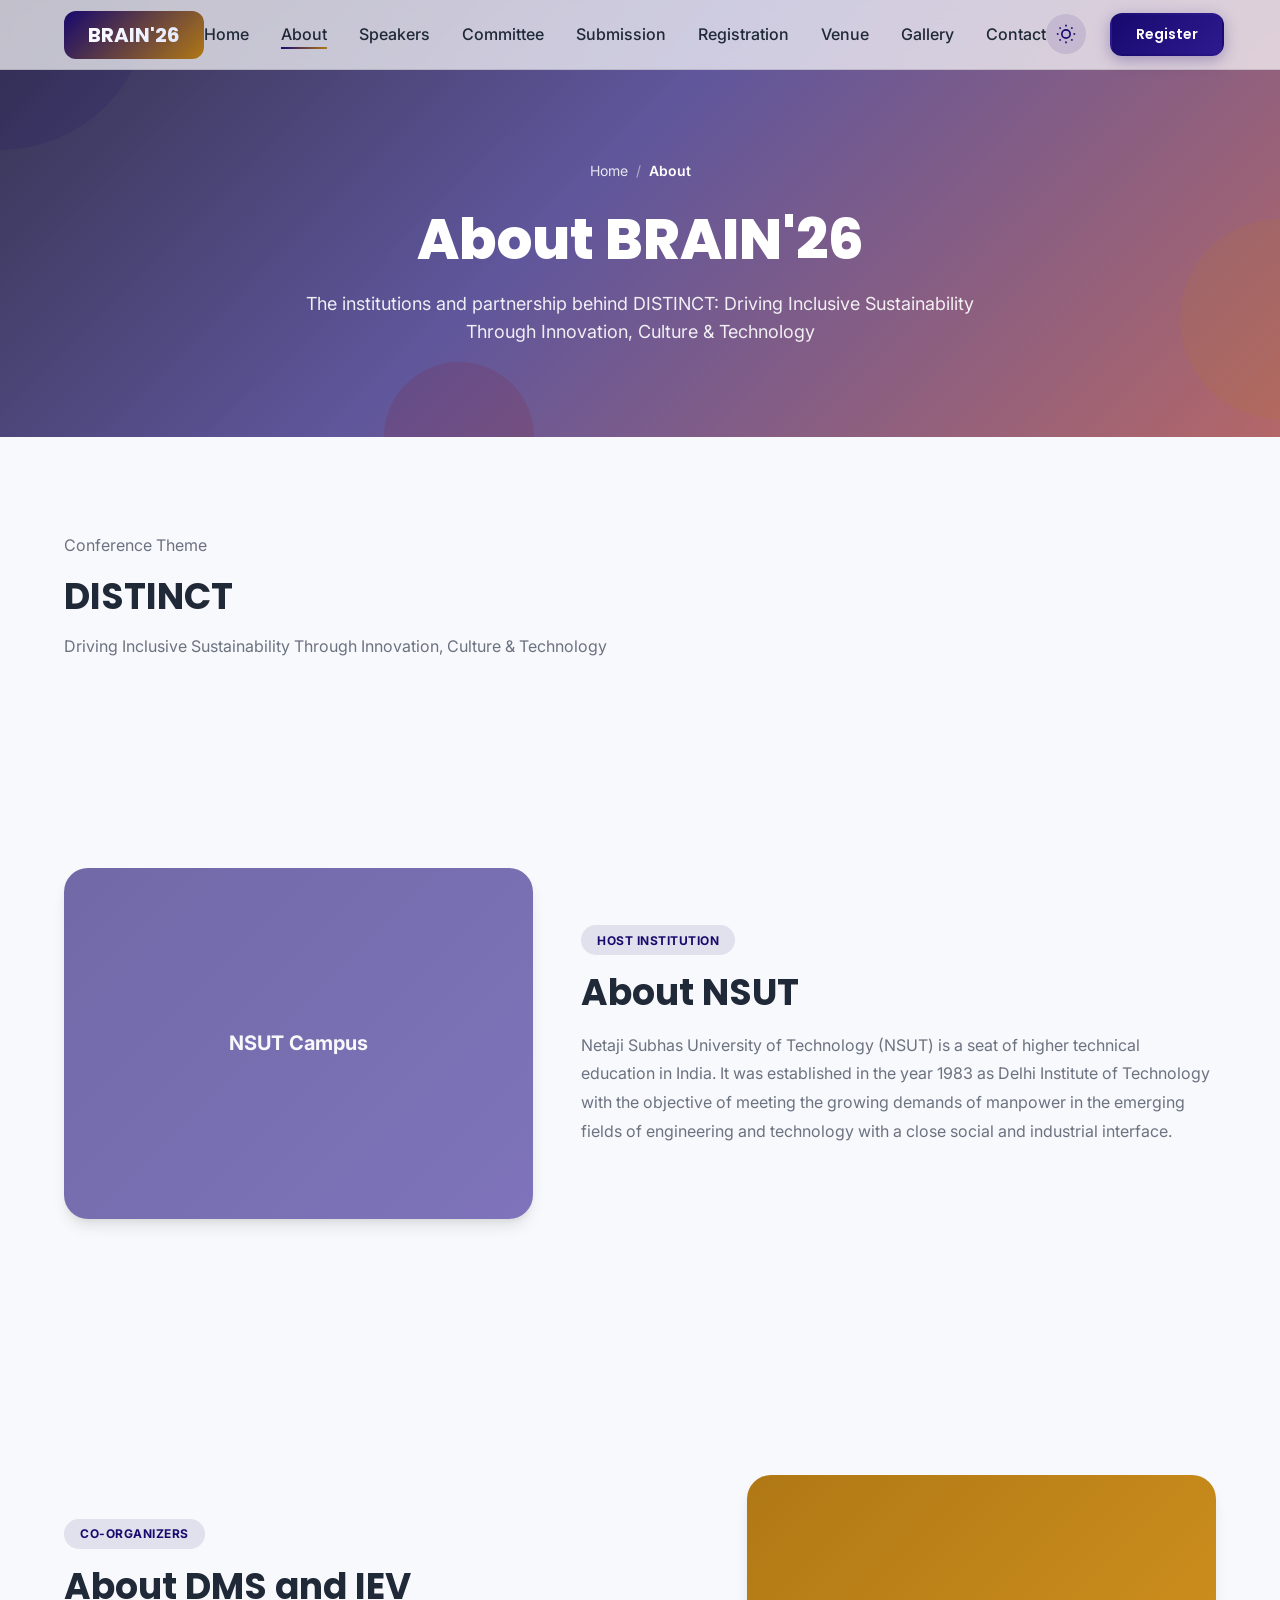
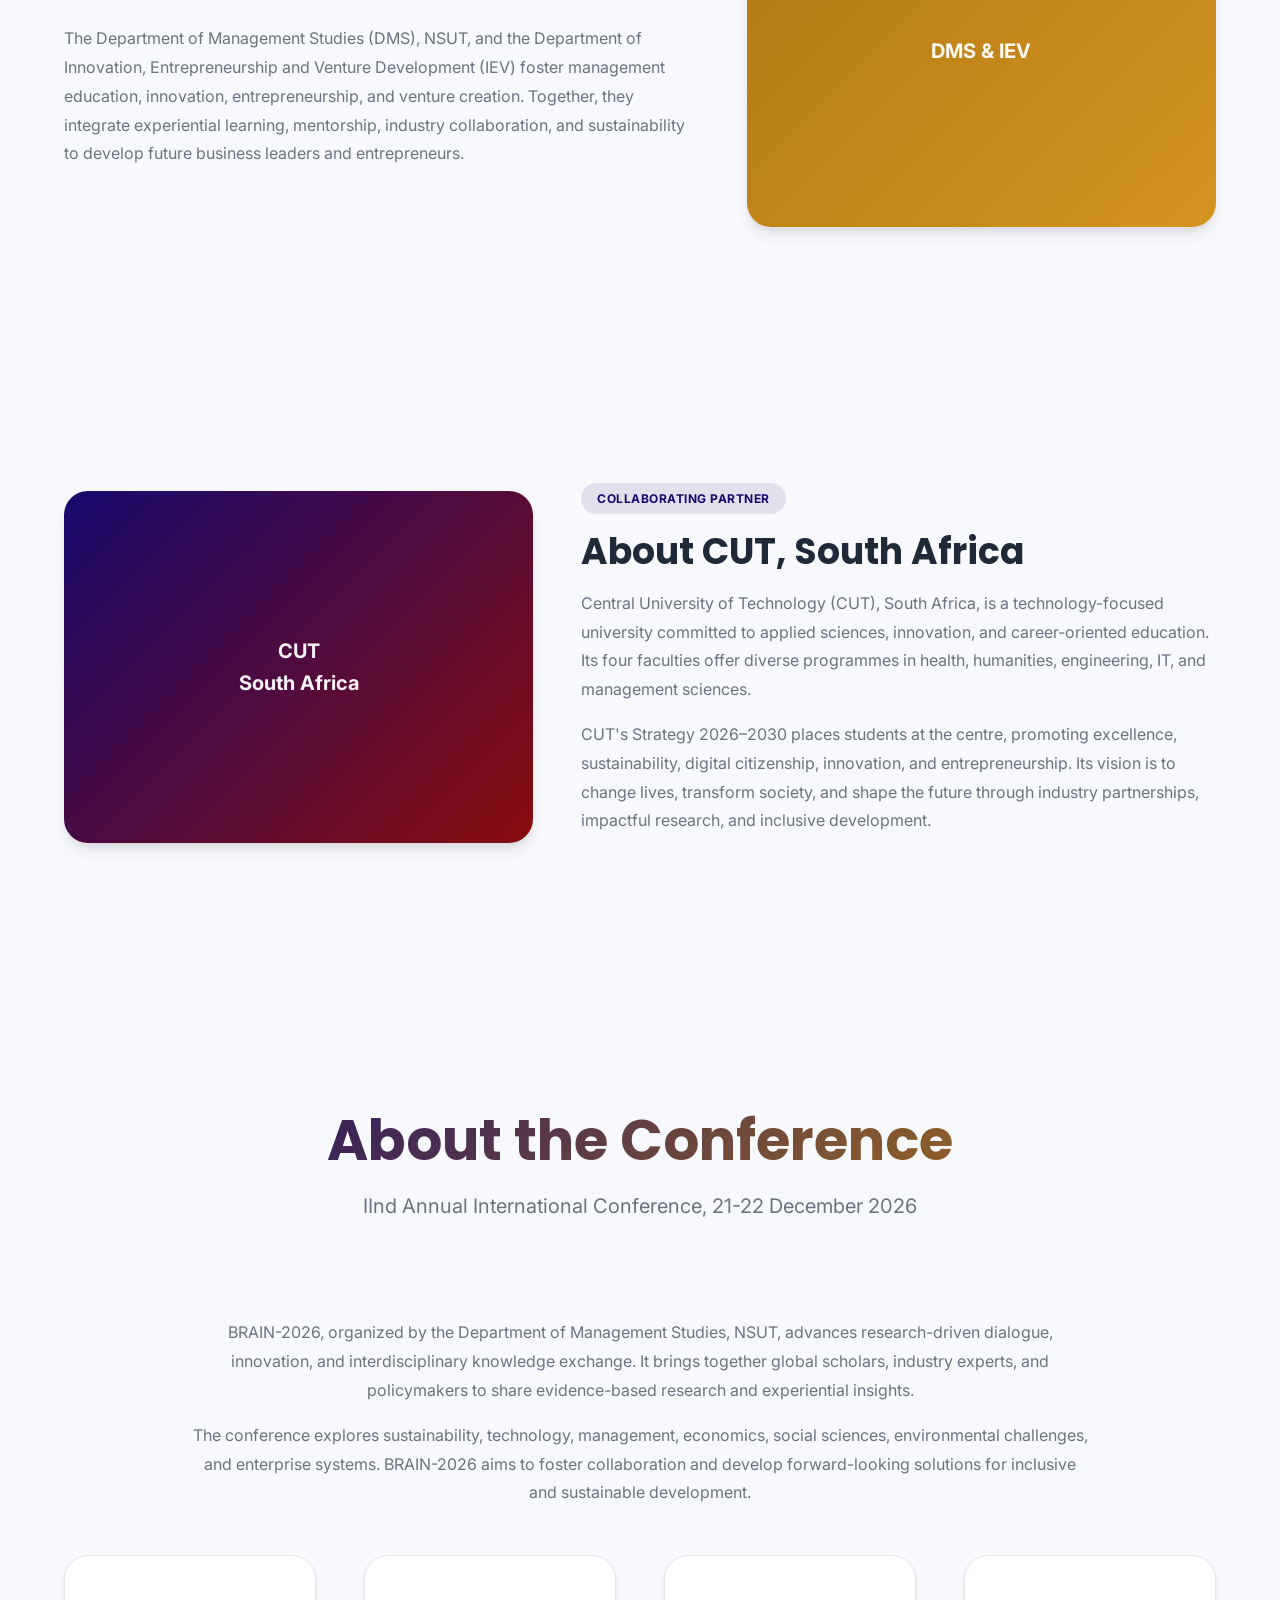
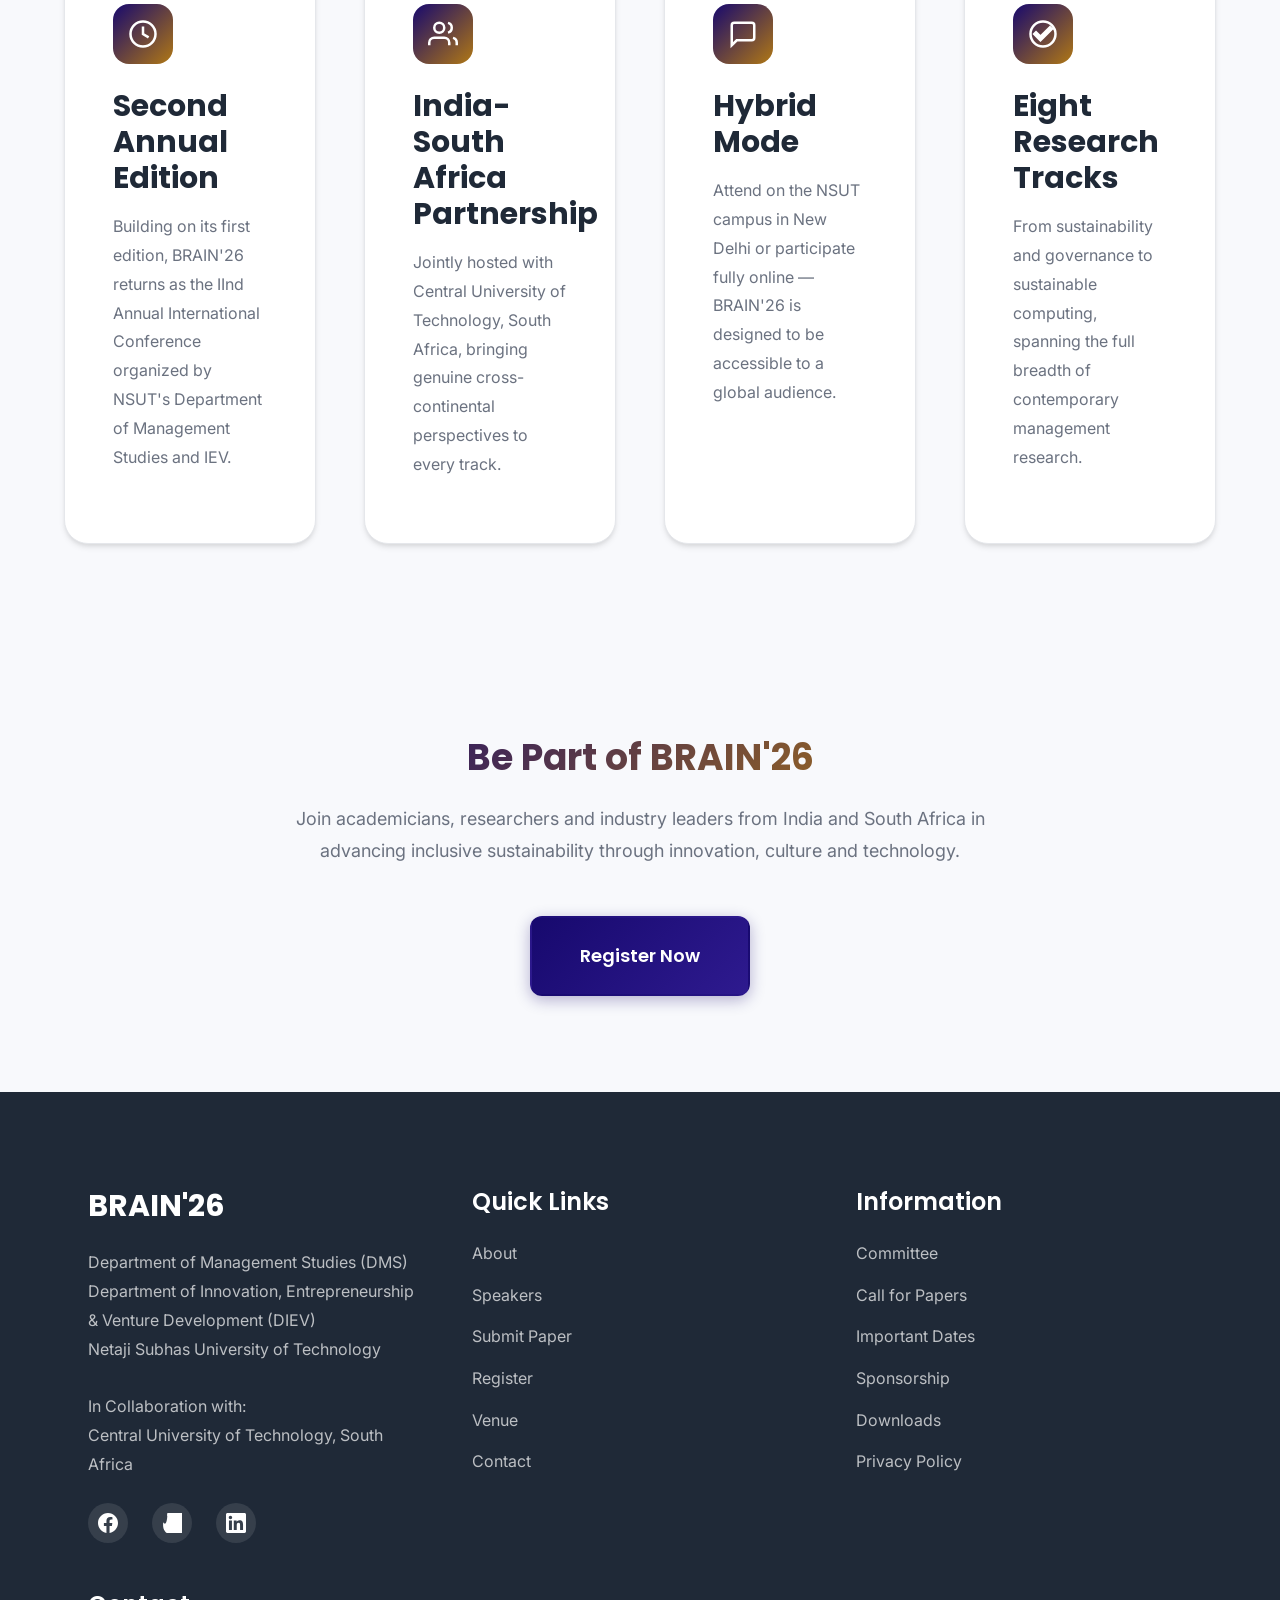
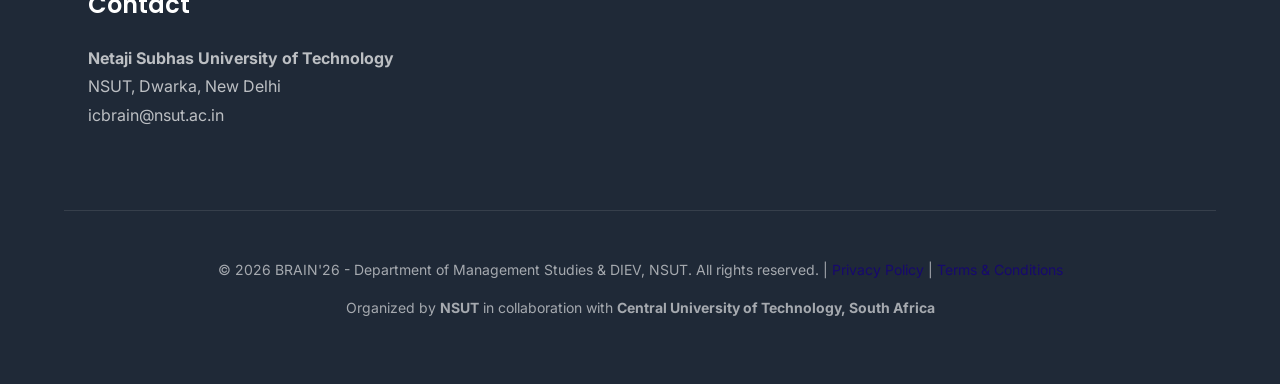
==== about.html @ 1c6eec98 "Update about.html" ====
<!DOCTYPE html>
<html lang="en">
<head>
    <meta charset="UTF-8">
    <meta name="viewport" content="width=device-width, initial-scale=1.0">
    <meta name="description" content="Learn about BRAIN'26, its host institution NSUT, the Department of Management Studies (DMS) and Department of Innovation, Entrepreneurship & Venture Development (IEV), and collaborating partner Central University of Technology, South Africa.">
    <meta name="keywords" content="About BRAIN'26, NSUT, DMS, IEV, Central University of Technology, South Africa">
    <meta name="author" content="Department of Management Studies, NSUT">
    <meta name="robots" content="index, follow">

    <meta property="og:title" content="About - BRAIN'26 International Conference">
    <meta property="og:description" content="About NSUT, DMS and IEV, and Central University of Technology, South Africa — the institutions behind BRAIN'26.">
    <meta property="og:type" content="website">
    <meta property="og:image" content="./images/og-image.png">
    <meta property="og:url" content="https://brain26.com/about.html">

    <link rel="icon" type="image/png" href="./images/favicon.png">

    <link rel="preconnect" href="https://fonts.googleapis.com">
    <link rel="preconnect" href="https://fonts.gstatic.com" crossorigin>
    <link href="https://fonts.googleapis.com/css2?family=Poppins:wght@300;400;500;600;700;800&family=Inter:wght@300;400;500;600;700&display=swap" rel="stylesheet">

    <link rel="stylesheet" href="style.css">
    <link rel="stylesheet" href="responsive.css">
    <link rel="stylesheet" href="animations.css">

    <title>About - BRAIN'26 IInd Annual International Conference | NSUT</title>

    <style>
        .breadcrumb-nav { display: flex; align-items: center; gap: 0.5rem; font-size: var(--font-size-sm); color: rgba(255,255,255,0.85); margin-bottom: var(--spacing-lg); justify-content: center; }
        .breadcrumb-nav a { color: rgba(255,255,255,0.85); transition: color var(--transition-base); }
        .breadcrumb-nav a:hover { color: white; }
        .breadcrumb-nav span.sep { opacity: 0.6; }
        .breadcrumb-nav span.current { color: white; font-weight: 600; }

        .page-hero {
            position: relative;
            padding: 160px 0 90px;
            background-image:
                linear-gradient(135deg, rgba(10,6,40,0.82), rgba(23,9,110,0.68) 45%, rgba(137,13,13,0.62)),
                url('./images/campus-bg.jpg');
            background-size: cover;
            background-position: center;
            background-repeat: no-repeat;
            overflow: hidden;
            text-align: center;
        }
        .page-hero .floating-shape { opacity: 0.12; }
        .page-hero-content { position: relative; z-index: 2; }
        .page-hero-title { color: white; font-size: clamp(2.25rem, 5vw, 3.5rem); margin-bottom: var(--spacing-md); animation: fadeInUp 0.8s ease-out; }
        .page-hero-subtitle { color: rgba(255,255,255,0.9); font-size: var(--font-size-lg); max-width: 700px; margin: 0 auto; animation: fadeInUp 0.8s ease-out 0.1s both; }

        /* Institution split block (alternating image/text) */
        .institution-block {
            display: grid;
            grid-template-columns: 0.85fr 1.15fr;
            gap: var(--spacing-2xl);
            align-items: center;
            margin-bottom: var(--spacing-3xl);
        }
        .institution-block.reverse { grid-template-columns: 1.15fr 0.85fr; }
        .institution-block.reverse .institution-visual { order: 2; }
        .institution-visual {
            aspect-ratio: 4/3;
            border-radius: var(--radius-2xl);
            display: flex;
            align-items: center;
            justify-content: center;
            color: rgba(255,255,255,0.95);
            font-weight: 700;
            font-size: var(--font-size-xl);
            text-align: center;
            padding: var(--spacing-xl);
            box-shadow: var(--shadow-lg);
        }
        .institution-text .tag {
            display: inline-block;
            padding: 0.35rem 1rem;
            border-radius: var(--radius-full);
            background: rgba(23,9,110,0.1);
            color: var(--primary-color);
            font-size: var(--font-size-xs);
            font-weight: 700;
            text-transform: uppercase;
            letter-spacing: 0.5px;
            margin-bottom: var(--spacing-md);
        }
        .institution-text h2 { margin-bottom: var(--spacing-md); color: var(--text-color); }
        .institution-text p { line-height: 1.8; }

        @media (max-width: 900px) {
            .institution-block, .institution-block.reverse {
                grid-template-columns: 1fr;
            }
            .institution-block.reverse .institution-visual { order: 0; }
        }
    </style>
</head>
<body>
    <div id="loadingScreen" class="loading-screen">
        <div class="loader"><div class="loader-circle"></div><p>Loading BRAIN'26...</p></div>
    </div>

    <div id="scrollProgressBar" class="scroll-progress-bar"></div>

    <nav class="navbar sticky-navbar">
        <div class="navbar-container">
            <div class="navbar-logo"><div class="logo-placeholder"><span class="logo-text">BRAIN'26</span></div></div>
            <div class="hamburger-menu" id="hamburgerMenu"><span></span><span></span><span></span></div>
            <ul class="navbar-menu" id="navbarMenu">
                <li><a href="index.html" class="nav-link">Home</a></li>
                <li><a href="about.html" class="nav-link active">About</a></li>
                <li><a href="speakers.html" class="nav-link">Speakers</a></li>
                <li><a href="committee.html" class="nav-link">Committee</a></li>
                <li><a href="submission.html" class="nav-link">Submission</a></li>
                <li><a href="registration.html" class="nav-link">Registration</a></li>
                <li><a href="venue.html" class="nav-link">Venue</a></li>
                <li><a href="gallery.html" class="nav-link">Gallery</a></li>
                <li><a href="contact.html" class="nav-link">Contact</a></li>
            </ul>
            <div class="navbar-actions">
                <button class="dark-mode-toggle" id="darkModeToggle" title="Toggle Dark Mode">
                    <svg class="sun-icon" viewBox="0 0 24 24" fill="none" stroke="currentColor" stroke-width="2"><circle cx="12" cy="12" r="5"></circle><line x1="12" y1="1" x2="12" y2="3"></line><line x1="12" y1="21" x2="12" y2="23"></line><line x1="4.22" y1="4.22" x2="5.64" y2="5.64"></line><line x1="18.36" y1="18.36" x2="19.78" y2="19.78"></line><line x1="1" y1="12" x2="3" y2="12"></line><line x1="21" y1="12" x2="23" y2="12"></line><line x1="4.22" y1="19.78" x2="5.64" y2="18.36"></line><line x1="18.36" y1="5.64" x2="19.78" y2="4.22"></line></svg>
                    <svg class="moon-icon" viewBox="0 0 24 24" fill="none" stroke="currentColor" stroke-width="2"><path d="M21 12.79A9 9 0 1 1 11.21 3 7 7 0 0 0 21 12.79z"></path></svg>
                </button>
                <a href="./registration.html" class="btn btn-primary btn-small">Register</a>
            </div>
        </div>
    </nav>

    <section class="page-hero">
        <div class="animated-bg">
            <div class="floating-shape shape-1"></div>
            <div class="floating-shape shape-2"></div>
            <div class="floating-shape shape-3"></div>
        </div>
        <div class="container page-hero-content">
            <nav class="breadcrumb-nav" aria-label="Breadcrumb">
                <a href="./index.html">Home</a><span class="sep">/</span><span class="current">About</span>
            </nav>
            <h1 class="page-hero-title">About BRAIN'26</h1>
            <p class="page-hero-subtitle">The institutions and partnership behind DISTINCT: Driving Inclusive Sustainability Through Innovation, Culture &amp; Technology</p>
        </div>
    </section>

    <!-- Theme Recap -->
    <section class="theme-section">
        <div class="container">
            <p class="theme-eyebrow">Conference Theme</p>
            <h2>DISTINCT</h2>
            <p class="theme-description">Driving Inclusive Sustainability Through Innovation, Culture &amp; Technology</p>
        </div>
    </section>

    <!-- About NSUT -->
    <section class="tracks-section">
        <div class="container">
            <div class="institution-block">
                <div class="institution-visual" role="img" aria-label="Netaji Subhas University of Technology campus" style="background: linear-gradient(135deg, rgba(23,9,110,0.6), rgba(46,26,143,0.6)), url('./images/campus-bg.jpg') center/cover no-repeat;">NSUT Campus</div>
                <div class="institution-text">
                    <span class="tag">Host Institution</span>
                    <h2>About NSUT</h2>
                    <p>Netaji Subhas University of Technology (NSUT) is a seat of higher technical education in India. It was established in the year 1983 as Delhi Institute of Technology with the objective of meeting the growing demands of manpower in the emerging fields of engineering and technology with a close social and industrial interface.</p>
                </div>
            </div>
        </div>
    </section>

    <!-- About DMS and IEV -->
    <section class="about-section">
        <div class="container">
            <div class="institution-block reverse">
                <div class="institution-visual" style="background: linear-gradient(135deg, #B07815, #D4941F);">DMS &amp; IEV</div>
                <div class="institution-text">
                    <span class="tag">Co-Organizers</span>
                    <h2>About DMS and IEV</h2>
                    <p>The Department of Management Studies (DMS), NSUT, and the Department of Innovation, Entrepreneurship and Venture Development (IEV) foster management education, innovation, entrepreneurship, and venture creation. Together, they integrate experiential learning, mentorship, industry collaboration, and sustainability to develop future business leaders and entrepreneurs.</p>
                </div>
            </div>
        </div>
    </section>

    <!-- About CUT South Africa -->
    <section class="tracks-section">
        <div class="container">
            <div class="institution-block">
                <div class="institution-visual" style="background: linear-gradient(135deg, #17096E, #890D0D);">CUT<br>South Africa</div>
                <div class="institution-text">
                    <span class="tag">Collaborating Partner</span>
                    <h2>About CUT, South Africa</h2>
                    <p>Central University of Technology (CUT), South Africa, is a technology-focused university committed to applied sciences, innovation, and career-oriented education. Its four faculties offer diverse programmes in health, humanities, engineering, IT, and management sciences.</p>
                    <p>CUT's Strategy 2026–2030 places students at the centre, promoting excellence, sustainability, digital citizenship, innovation, and entrepreneurship. Its vision is to change lives, transform society, and shape the future through industry partnerships, impactful research, and inclusive development.</p>
                </div>
            </div>
        </div>
    </section>

    <!-- About the Conference -->
    <section class="about-section" id="aboutConference">
        <div class="container">
            <div class="section-header">
                <h2 class="section-title">About the Conference</h2>
                <p class="section-subtitle">IInd Annual International Conference, 21-22 December 2026</p>
            </div>

            <div class="institution-text" style="max-width: 900px; margin: 0 auto var(--spacing-2xl); text-align: center;">
                <p>BRAIN-2026, organized by the Department of Management Studies, NSUT, advances research-driven dialogue, innovation, and interdisciplinary knowledge exchange. It brings together global scholars, industry experts, and policymakers to share evidence-based research and experiential insights.</p>
                <p>The conference explores sustainability, technology, management, economics, social sciences, environmental challenges, and enterprise systems. BRAIN-2026 aims to foster collaboration and develop forward-looking solutions for inclusive and sustainable development.</p>
            </div>

            <div class="about-grid">
                <div class="about-card fade-in-up">
                    <div class="about-icon"><svg viewBox="0 0 24 24" fill="none" stroke="currentColor" stroke-width="2"><path d="M12 2C6.48 2 2 6.48 2 12s4.48 10 10 10 10-4.48 10-10S17.52 2 12 2z"></path><path d="M12 6v6l4.5 2.7"></path></svg></div>
                    <h3>Second Annual Edition</h3>
                    <p>Building on its first edition, BRAIN'26 returns as the IInd Annual International Conference organized by NSUT's Department of Management Studies and IEV.</p>
                </div>
                <div class="about-card fade-in-up">
                    <div class="about-icon"><svg viewBox="0 0 24 24" fill="none" stroke="currentColor" stroke-width="2"><path d="M17 21v-2a4 4 0 0 0-4-4H5a4 4 0 0 0-4 4v2"></path><circle cx="9" cy="7" r="4"></circle><path d="M23 21v-2a4 4 0 0 0-3-3.87"></path><path d="M16 3.13a4 4 0 0 1 0 7.75"></path></svg></div>
                    <h3>India-South Africa Partnership</h3>
                    <p>Jointly hosted with Central University of Technology, South Africa, bringing genuine cross-continental perspectives to every track.</p>
                </div>
                <div class="about-card fade-in-up">
                    <div class="about-icon"><svg viewBox="0 0 24 24" fill="none" stroke="currentColor" stroke-width="2"><path d="M21 15a2 2 0 0 1-2 2H7l-4 4V5a2 2 0 0 1 2-2h14a2 2 0 0 1 2 2z"></path></svg></div>
                    <h3>Hybrid Mode</h3>
                    <p>Attend on the NSUT campus in New Delhi or participate fully online — BRAIN'26 is designed to be accessible to a global audience.</p>
                </div>
                <div class="about-card fade-in-up">
                    <div class="about-icon"><svg viewBox="0 0 24 24" fill="none" stroke="currentColor" stroke-width="2"><path d="M12 2C6.48 2 2 6.48 2 12s4.48 10 10 10 10-4.48 10-10S17.52 2 12 2zm-2 15l-5-5 1.41-1.41L10 14.17l7.59-7.59L19 8l-9 9z"></path></svg></div>
                    <h3>Eight Research Tracks</h3>
                    <p>From sustainability and governance to sustainable computing, spanning the full breadth of contemporary management research.</p>
                </div>
            </div>
        </div>
    </section>

    <!-- CTA -->
    <section class="registration-cta-section">
        <div class="container">
            <div class="cta-content">
                <h2>Be Part of BRAIN'26</h2>
                <p>Join academicians, researchers and industry leaders from India and South Africa in advancing inclusive sustainability through innovation, culture and technology.</p>
                <a href="registration.html" class="btn btn-primary btn-large">Register Now</a>
            </div>
        </div>
    </section>

    <footer class="footer">
        <div class="container">
            <div class="footer-grid">
                <div class="footer-column">
                    <h3>BRAIN'26</h3>
                    <p>Department of Management Studies (DMS)<br>
                    Department of Innovation, Entrepreneurship &amp; Venture Development (DIEV)<br>
                    Netaji Subhas University of Technology<br><br>
                    In Collaboration with:<br>
                    Central University of Technology, South Africa</p>
                    <div class="social-links">
                        <a href="#" title="Facebook" aria-label="Facebook"><svg viewBox="0 0 24 24" fill="currentColor"><path d="M24 12.073c0-6.627-5.373-12-12-12s-12 5.373-12 12c0 5.99 4.388 10.954 10.125 11.854v-8.385H7.078v-3.47h3.047V9.43c0-3.007 1.792-4.669 4.533-4.669 1.312 0 2.686.235 2.686.235v2.953H15.83c-1.491 0-1.956.925-1.956 1.874v2.25h3.328l-.532 3.47h-2.796v8.385C19.612 23.027 24 18.062 24 12.073z"></path></svg></a>
                        <a href="#" title="Twitter" aria-label="Twitter"><svg viewBox="0 0 24 24" fill="currentColor"><path d="M23.953 4.57a10 10 0 002.856-3.915 10 10 0 01-2.866.853c1.03-1.6 1.938-3.996 2.001-6.42 0-.299-.045-.588-.141-.87a10 10 0 01-2.85 2.915c-1.9-1.86-4.61-2.634-7.44-2.634-5.303 0-9.417 3.488-9.417 7.827 0 .581.063 1.149.252 1.704C5.555 15.068 2.966 13.42 1.64 11.238c-.502 1.81-.505 4.755.188 7.307 1.187 3.905 4.411 6.54 8.037 7.27-1.249.645-2.646.993-4.134.993-.339 0-.678-.017-1.01-.05 3.4 10.823 13.585 18.452 25.604 10.4 2.35-.935 4.755-2.405 6.772-4.643a15.02 15.02 0 001.402-2.434z"></path></svg></a>
                        <a href="#" title="LinkedIn" aria-label="LinkedIn"><svg viewBox="0 0 24 24" fill="currentColor"><path d="M20.447 20.452h-3.554v-5.569c0-1.328-.027-3.037-1.852-3.037-1.853 0-2.136 1.445-2.136 2.939v5.667H9.351V9h3.414v1.561h.046c.477-.9 1.637-1.85 3.37-1.85 3.601 0 4.267 2.37 4.267 5.455v6.286zM5.337 7.433c-1.144 0-2.063-.926-2.063-2.065 0-1.138.92-2.063 2.063-2.063 1.14 0 2.064.925 2.064 2.063 0 1.139-.925 2.065-2.064 2.065zm1.782 13.019H3.555V9h3.564v11.452zM22.225 0H1.771C.792 0 0 .774 0 1.729v20.542C0 23.227.792 24 1.771 24h20.451C23.2 24 24 23.227 24 22.271V1.729C24 .774 23.2 0 22.225 0z"></path></svg></a>
                    </div>
                </div>
                <div class="footer-column">
                    <h4>Quick Links</h4>
                    <ul>
                        <li><a href="about.html">About</a></li>
                        <li><a href="speakers.html">Speakers</a></li>
                        <li><a href="submission.html">Submit Paper</a></li>
                        <li><a href="registration.html">Register</a></li>
                        <li><a href="venue.html">Venue</a></li>
                        <li><a href="contact.html">Contact</a></li>
                    </ul>
                </div>
                <div class="footer-column">
                    <h4>Information</h4>
                    <ul>
                        <li><a href="committee.html">Committee</a></li>
                        <li><a href="submission.html">Call for Papers</a></li>
                        <li><a href="index.html#tracksSection">Important Dates</a></li>
                        <li><a href="sponsors.html">Sponsorship</a></li>
                        <li><a href="downloads.html">Downloads</a></li>
                        <li><a href="#">Privacy Policy</a></li>
                    </ul>
                </div>
                <div class="footer-column">
                    <h4>Contact</h4>
                    <p><strong>Netaji Subhas University of Technology</strong><br>
                    NSUT, Dwarka, New Delhi<br>
                    <a href="mailto:icbrain@nsut.ac.in">icbrain@nsut.ac.in</a></p>
                </div>
            </div>
            <div class="footer-bottom">
                <p>&copy; 2026 BRAIN'26 - Department of Management Studies &amp; DIEV, NSUT. All rights reserved. | <a href="#">Privacy Policy</a> | <a href="#">Terms &amp; Conditions</a></p>
                <div class="footer-credit"><p>Organized by <strong>NSUT</strong> in collaboration with <strong>Central University of Technology, South Africa</strong></p></div>
            </div>
        </div>
    </footer>

    <button id="backToTopBtn" class="back-to-top" title="Back to Top">
        <svg viewBox="0 0 24 24" fill="none" stroke="currentColor" stroke-width="2"><polyline points="18 15 12 9 6 15"></polyline></svg>
    </button>

    <script src="main.js" defer></script>
    <script src="darkmode.js" defer></script>
</body>
</html>
---- style.css ----
/* ===================================================
   BRAIN2026 CONFERENCE WEBSITE
   Main Stylesheet (style.css)
   =================================================== */

/* ===================================================
   ROOT VARIABLES & THEME
   =================================================== */

:root {
    /* Colors */
    --primary-color: #17096E;
    --secondary-color: #B07815;
    --accent-color: #890D0D;
    --background-color: #F8F9FC;
    --card-bg-color: #FFFFFF;
    --text-color: #1F2937;
    --text-light: #6B7280;
    --text-lighter: #9CA3AF;
    --border-color: #E5E7EB;
    --shadow-sm: 0 1px 2px 0 rgba(0, 0, 0, 0.05);
    --shadow-md: 0 4px 6px -1px rgba(0, 0, 0, 0.1), 0 2px 4px -1px rgba(0, 0, 0, 0.06);
    --shadow-lg: 0 10px 15px -3px rgba(0, 0, 0, 0.1), 0 4px 6px -2px rgba(0, 0, 0, 0.05);
    --shadow-xl: 0 20px 25px -5px rgba(0, 0, 0, 0.1), 0 10px 10px -5px rgba(0, 0, 0, 0.04);
    --shadow-2xl: 0 25px 50px -12px rgba(0, 0, 0, 0.25);

    /* Typography */
    --font-primary: 'Poppins', sans-serif;
    --font-secondary: 'Inter', sans-serif;
    --font-size-xs: 0.75rem;
    --font-size-sm: 0.875rem;
    --font-size-base: 1rem;
    --font-size-lg: 1.125rem;
    --font-size-xl: 1.25rem;
    --font-size-2xl: 1.5rem;
    --font-size-3xl: 1.875rem;
    --font-size-4xl: 2.25rem;
    --font-size-5xl: 3rem;

    /* Spacing */
    --spacing-xs: 0.25rem;
    --spacing-sm: 0.5rem;
    --spacing-md: 1rem;
    --spacing-lg: 1.5rem;
    --spacing-xl: 2rem;
    --spacing-2xl: 3rem;
    --spacing-3xl: 4rem;
    --spacing-4xl: 6rem;

    /* Border Radius */
    --radius-sm: 0.375rem;
    --radius-md: 0.5rem;
    --radius-lg: 0.75rem;
    --radius-xl: 1rem;
    --radius-2xl: 1.5rem;
    --radius-full: 9999px;

    /* Transitions */
    --transition-fast: 150ms cubic-bezier(0.4, 0, 0.2, 1);
    --transition-base: 200ms cubic-bezier(0.4, 0, 0.2, 1);
    --transition-slow: 300ms cubic-bezier(0.4, 0, 0.2, 1);
    --transition-slower: 500ms cubic-bezier(0.4, 0, 0.2, 1);

    /* Z-index */
    --z-dropdown: 1000;
    --z-sticky: 1020;
    --z-fixed: 1030;
    --z-modal: 1040;
}

/* Dark Mode Variables */
body.dark-mode {
    --background-color: #0F172A;
    --card-bg-color: #1E293B;
    --text-color: #F1F5F9;
    --text-light: #CBD5E1;
    --text-lighter: #94A3B8;
    --border-color: #334155;
}

/* ===================================================
   RESET & BASE STYLES
   =================================================== */

* {
    margin: 0;
    padding: 0;
    box-sizing: border-box;
}

html {
    scroll-behavior: smooth;
    font-size: 16px;
}

body {
    font-family: var(--font-secondary);
    font-size: var(--font-size-base);
    line-height: 1.6;
    color: var(--text-color);
    background-color: var(--background-color);
    transition: background-color var(--transition-base), color var(--transition-base);
    overflow-x: hidden;
}

/* ===================================================
   CONTAINER & LAYOUT
   =================================================== */

.container {
    width: 100%;
    max-width: 1200px;
    margin: 0 auto;
    padding: 0 var(--spacing-lg);
}

section {
    padding: var(--spacing-4xl) 0;
}

/* ===================================================
   TYPOGRAPHY
   =================================================== */

h1, h2, h3, h4, h5, h6 {
    font-family: var(--font-primary);
    font-weight: 600;
    line-height: 1.2;
    margin-bottom: var(--spacing-md);
}

h1 {
    font-size: var(--font-size-5xl);
    font-weight: 800;
}

h2 {
    font-size: var(--font-size-4xl);
    font-weight: 700;
}

h3 {
    font-size: var(--font-size-3xl);
    font-weight: 700;
}

h4 {
    font-size: var(--font-size-2xl);
    font-weight: 600;
}

h5 {
    font-size: var(--font-size-xl);
    font-weight: 600;
}

h6 {
    font-size: var(--font-size-lg);
    font-weight: 600;
}

p {
    color: var(--text-light);
    margin-bottom: var(--spacing-md);
}

a {
    color: var(--primary-color);
    text-decoration: none;
    transition: color var(--transition-base);
}

a:hover {
    color: var(--secondary-color);
}

/* ===================================================
   BUTTONS
   =================================================== */

.btn {
    display: inline-flex;
    align-items: center;
    gap: var(--spacing-sm);
    padding: var(--spacing-md) var(--spacing-xl);
    border: 2px solid transparent;
    border-radius: var(--radius-lg);
    font-family: var(--font-primary);
    font-size: var(--font-size-base);
    font-weight: 600;
    cursor: pointer;
    transition: all var(--transition-base);
    text-decoration: none;
    white-space: nowrap;
    position: relative;
    overflow: hidden;
}

.btn::before {
    content: '';
    position: absolute;
    top: 50%;
    left: 50%;
    width: 0;
    height: 0;
    border-radius: 50%;
    background: rgba(255, 255, 255, 0.3);
    transform: translate(-50%, -50%);
    transition: width var(--transition-base), height var(--transition-base);
}

.btn:hover::before {
    width: 300px;
    height: 300px;
}

/* Primary Button */
.btn-primary {
    background: linear-gradient(135deg, var(--primary-color), #2E1A8F);
    color: white;
    box-shadow: 0 4px 15px rgba(23, 9, 110, 0.3);
}

.btn-primary:hover {
    transform: translateY(-2px);
    box-shadow: 0 8px 25px rgba(23, 9, 110, 0.4);
}

/* Secondary Button */
.btn-secondary {
    background: linear-gradient(135deg, var(--secondary-color), #D4941F);
    color: white;
    box-shadow: 0 4px 15px rgba(176, 120, 21, 0.3);
}

.btn-secondary:hover {
    transform: translateY(-2px);
    box-shadow: 0 8px 25px rgba(176, 120, 21, 0.4);
}

/* Outline Button */
.btn-outline {
    background: transparent;
    color: var(--primary-color);
    border-color: var(--primary-color);
}

.btn-outline:hover {
    background: var(--primary-color);
    color: white;
}

/* Button Sizes */
.btn-small {
    padding: var(--spacing-sm) var(--spacing-lg);
    font-size: var(--font-size-sm);
}

.btn-large {
    padding: var(--spacing-lg) var(--spacing-2xl);
    font-size: var(--font-size-lg);
}

.btn svg {
    width: 20px;
    height: 20px;
}

/* ===================================================
   LOADING SCREEN
   =================================================== */

.loading-screen {
    position: fixed;
    top: 0;
    left: 0;
    width: 100%;
    height: 100%;
    background: linear-gradient(135deg, var(--primary-color), var(--secondary-color));
    display: flex;
    align-items: center;
    justify-content: center;
    z-index: 9999;
    opacity: 1;
    visibility: visible;
    transition: opacity 0.5s ease-out, visibility 0.5s ease-out;
}

.loading-screen.hidden {
    opacity: 0;
    visibility: hidden;
}

.loader {
    text-align: center;
    color: white;
}

.loader-circle {
    width: 50px;
    height: 50px;
    border: 4px solid rgba(255, 255, 255, 0.3);
    border-top-color: white;
    border-radius: 50%;
    margin: 0 auto var(--spacing-lg);
    animation: spin 1s linear infinite;
}

@keyframes spin {
    to {
        transform: rotate(360deg);
    }
}

.loader p {
    color: white;
    font-size: var(--font-size-lg);
    font-weight: 500;
}

/* ===================================================
   SCROLL PROGRESS BAR
   =================================================== */

.scroll-progress-bar {
    position: fixed;
    top: 0;
    left: 0;
    height: 3px;
    background: linear-gradient(90deg, var(--primary-color), var(--secondary-color), var(--accent-color));
    width: 0;
    z-index: 1050;
    transition: width var(--transition-fast);
}

/* ===================================================
   NAVIGATION BAR
   =================================================== */

.navbar {
    position: fixed;
    top: 0;
    left: 0;
    right: 0;
    height: 70px;
    background: rgba(255, 255, 255, 0.7);
    backdrop-filter: blur(10px);
    border-bottom: 1px solid rgba(0, 0, 0, 0.1);
    z-index: var(--z-sticky);
    transition: all var(--transition-base);
}

body.dark-mode .navbar {
    background: rgba(15, 23, 42, 0.7);
    border-bottom-color: rgba(255, 255, 255, 0.1);
}

.navbar-container {
    display: flex;
    align-items: center;
    justify-content: space-between;
    height: 100%;
    max-width: 1200px;
    margin: 0 auto;
    padding: 0 var(--spacing-lg);
}

/* Logo */
.navbar-logo {
    font-family: var(--font-primary);
    font-size: var(--font-size-2xl);
    font-weight: 800;
    color: var(--primary-color);
    z-index: 10;
}

.logo-placeholder {
    display: flex;
    align-items: center;
    gap: var(--spacing-sm);
    padding: var(--spacing-sm) var(--spacing-lg);
    background: linear-gradient(135deg, var(--primary-color), var(--secondary-color));
    color: white;
    border-radius: var(--radius-lg);
    font-size: var(--font-size-xl);
    font-weight: 700;
}

.logo-text {
    background: linear-gradient(135deg, white, #E0E7FF);
    -webkit-background-clip: text;
    -webkit-text-fill-color: transparent;
    background-clip: text;
}

/* Navigation Menu */
.navbar-menu {
    display: flex;
    gap: var(--spacing-xl);
    list-style: none;
    align-items: center;
}

.navbar-menu a {
    color: var(--text-color);
    font-weight: 500;
    font-size: var(--font-size-base);
    position: relative;
    transition: color var(--transition-base);
}

.navbar-menu a::after {
    content: '';
    position: absolute;
    bottom: -5px;
    left: 0;
    width: 0;
    height: 2px;
    background: linear-gradient(90deg, var(--primary-color), var(--secondary-color));
    transition: width var(--transition-base);
}

.navbar-menu a:hover::after,
.navbar-menu a.active::after {
    width: 100%;
}

.navbar-menu a:hover {
    color: var(--primary-color);
}

/* Navbar Actions */
.navbar-actions {
    display: flex;
    align-items: center;
    gap: var(--spacing-lg);
}

.dark-mode-toggle {
    width: 40px;
    height: 40px;
    border: none;
    background: rgba(23, 9, 110, 0.1);
    border-radius: var(--radius-full);
    cursor: pointer;
    display: flex;
    align-items: center;
    justify-content: center;
    transition: all var(--transition-base);
    color: var(--primary-color);
}

.dark-mode-toggle:hover {
    background: rgba(23, 9, 110, 0.2);
    transform: rotate(20deg);
}

.dark-mode-toggle svg {
    width: 20px;
    height: 20px;
    display: none;
}

.dark-mode-toggle .sun-icon {
    display: block;
}

body.dark-mode .dark-mode-toggle .sun-icon {
    display: none;
}

body.dark-mode .dark-mode-toggle .moon-icon {
    display: block;
}

/* Hamburger Menu */
.hamburger-menu {
    display: none;
    flex-direction: column;
    gap: 6px;
    cursor: pointer;
    z-index: 20;
}

.hamburger-menu span {
    width: 25px;
    height: 3px;
    background: var(--text-color);
    border-radius: var(--radius-full);
    transition: all var(--transition-base);
}

.hamburger-menu.active span:nth-child(1) {
    transform: rotate(45deg) translate(10px, 10px);
}

.hamburger-menu.active span:nth-child(2) {
    opacity: 0;
}

.hamburger-menu.active span:nth-child(3) {
    transform: rotate(-45deg) translate(7px, -7px);
}

/* ===================================================
   HERO SECTION
   =================================================== */

.hero {
    position: relative;
    min-height: 100vh;
    display: flex;
    align-items: center;
    justify-content: center;
    padding-top: 70px;
    overflow: hidden;
}

/* Animated Background */
.animated-bg {
    position: absolute;
    inset: 0;
    overflow: hidden;
}

.animated-gradient {
    position: absolute;
    inset: 0;
    background: linear-gradient(135deg, 
        rgba(23, 9, 110, 0.1),
        rgba(176, 120, 21, 0.05),
        rgba(137, 13, 13, 0.1)
    );
    animation: gradientShift 8s ease infinite;
}

@keyframes gradientShift {
    0%, 100% {
        background-position: 0% 50%;
    }
    50% {
        background-position: 100% 50%;
    }
}

.floating-shape {
    position: absolute;
    border-radius: 50%;
    opacity: 0.15;
    animation: float 20s ease-in-out infinite;
}

.shape-1 {
    width: 300px;
    height: 300px;
    background: var(--primary-color);
    top: -150px;
    left: -150px;
    animation-duration: 25s;
    animation-delay: 0s;
}

.shape-2 {
    width: 200px;
    height: 200px;
    background: var(--secondary-color);
    top: 50%;
    right: -100px;
    animation-duration: 30s;
    animation-delay: 2s;
}

.shape-3 {
    width: 150px;
    height: 150px;
    background: var(--accent-color);
    bottom: -75px;
    left: 30%;
    animation-duration: 28s;
    animation-delay: 1s;
}

.shape-4 {
    width: 250px;
    height: 250px;
    background: var(--primary-color);
    bottom: 10%;
    right: 10%;
    animation-duration: 32s;
    animation-delay: 3s;
}

@keyframes float {
    0%, 100% {
        transform: translateY(0px) translateX(0px);
    }
    25% {
        transform: translateY(-30px) translateX(20px);
    }
    50% {
        transform: translateY(-60px) translateX(-20px);
    }
    75% {
        transform: translateY(-30px) translateX(10px);
    }
}

/* Hero Content */
.hero-content {
    position: relative;
    z-index: 10;
    max-width: 1200px;
    width: 100%;
    display: grid;
    grid-template-columns: 1fr 1fr;
    gap: var(--spacing-4xl);
    align-items: center;
    padding: 0 var(--spacing-lg);
    margin: 0 auto;
}

.hero-text {
    text-align: left;
}

.hero-title {
    background: linear-gradient(135deg, var(--primary-color), var(--secondary-color));
    -webkit-background-clip: text;
    -webkit-text-fill-color: transparent;
    background-clip: text;
    font-size: clamp(3rem, 8vw, 5rem);
    line-height: 1.1;
    margin-bottom: var(--spacing-lg);
}

.hero-subtitle {
    font-size: var(--font-size-3xl);
    color: var(--text-color);
    font-weight: 600;
    margin-bottom: var(--spacing-lg);
}

.hero-description {
    font-size: var(--font-size-lg);
    color: var(--text-light);
    margin-bottom: var(--spacing-2xl);
    line-height: 1.8;
    max-width: 500px;
}

.hero-buttons {
    display: flex;
    gap: var(--spacing-lg);
    flex-wrap: wrap;
}

/* Hero Cards */
.hero-cards {
    display: flex;
    flex-direction: column;
    gap: var(--spacing-lg);
    animation: floatUp 1s ease-out 0.2s both;
}

.hero-card {
    display: flex;
    align-items: center;
    gap: var(--spacing-lg);
    padding: var(--spacing-xl);
    background: rgba(255, 255, 255, 0.6);
    backdrop-filter: blur(20px);
    border: 1px solid rgba(255, 255, 255, 0.8);
    border-radius: var(--radius-2xl);
    transition: all var(--transition-base);
}

body.dark-mode .hero-card {
    background: rgba(30, 41, 59, 0.6);
    border-color: rgba(255, 255, 255, 0.1);
}

.hero-card:hover {
    transform: translateY(-5px);
    background: rgba(255, 255, 255, 0.8);
    box-shadow: var(--shadow-xl);
}

body.dark-mode .hero-card:hover {
    background: rgba(30, 41, 59, 0.8);
}

.hero-card svg {
    width: 40px;
    height: 40px;
    color: var(--primary-color);
    flex-shrink: 0;
}

.card-label {
    font-size: var(--font-size-sm);
    color: var(--text-lighter);
    text-transform: uppercase;
    letter-spacing: 0.5px;
    margin-bottom: var(--spacing-xs);
}

.card-value {
    font-size: var(--font-size-lg);
    font-weight: 600;
    color: var(--text-color);
}

/* Scroll Indicator */
.scroll-indicator {
    position: absolute;
    bottom: 30px;
    left: 50%;
    transform: translateX(-50%);
    z-index: 15;
    animation: bounce 2s ease-in-out infinite;
}

.scroll-indicator svg {
    width: 30px;
    height: 30px;
    color: var(--primary-color);
}

@keyframes bounce {
    0%, 100% {
        transform: translateX(-50%) translateY(0);
    }
    50% {
        transform: translateX(-50%) translateY(10px);
    }
}

/* ===================================================
   COUNTDOWN SECTION
   =================================================== */

.countdown-section {
    background: linear-gradient(135deg, var(--primary-color), #2E1A8F);
    padding: var(--spacing-4xl) 0;
}

.countdown-section .section-title {
    color: white;
    text-align: center;
    margin-bottom: var(--spacing-3xl);
}

.countdown {
    display: grid;
    grid-template-columns: repeat(auto-fit, minmax(120px, 1fr));
    gap: var(--spacing-lg);
    max-width: 600px;
    margin: 0 auto;
}

.countdown-item {
    display: flex;
    flex-direction: column;
    align-items: center;
    justify-content: center;
    padding: var(--spacing-xl);
    background: rgba(255, 255, 255, 0.1);
    border: 1px solid rgba(255, 255, 255, 0.2);
    border-radius: var(--radius-2xl);
    backdrop-filter: blur(10px);
    transition: all var(--transition-base);
}

.countdown-item:hover {
    background: rgba(255, 255, 255, 0.15);
    transform: scale(1.05);
}

.countdown-value {
    font-size: var(--font-size-5xl);
    font-weight: 800;
    color: white;
    line-height: 1;
    margin-bottom: var(--spacing-md);
}

.countdown-label {
    font-size: var(--font-size-sm);
    color: rgba(255, 255, 255, 0.8);
    text-transform: uppercase;
    letter-spacing: 1px;
    font-weight: 600;
}

/* ===================================================
   ANNOUNCEMENT TICKER
   =================================================== */

.announcement-section {
    background: linear-gradient(90deg, rgba(23, 9, 110, 0.05), rgba(176, 120, 21, 0.05));
    padding: var(--spacing-2xl) 0;
    border-top: 1px solid var(--border-color);
    border-bottom: 1px solid var(--border-color);
}

.announcement-ticker {
    display: flex;
    align-items: center;
    gap: var(--spacing-lg);
    max-width: 1200px;
    margin: 0 auto;
    padding: 0 var(--spacing-lg);
    overflow: hidden;
}

.ticker-label {
    font-weight: 600;
    color: var(--primary-color);
    white-space: nowrap;
    font-size: var(--font-size-lg);
}

.ticker-content {
    flex: 1;
    overflow: hidden;
}

.ticker-item {
    display: inline-block;
    white-space: nowrap;
    padding: 0 var(--spacing-xl);
    color: var(--text-light);
    font-weight: 500;
    animation: scroll 20s linear infinite;
}

@keyframes scroll {
    0% {
        transform: translateX(100%);
    }
    100% {
        transform: translateX(-100%);
    }
}

/* ===================================================
   SECTION HEADERS
   =================================================== */

.section-header {
    text-align: center;
    margin-bottom: var(--spacing-4xl);
}

.section-title {
    font-size: clamp(2rem, 5vw, 3.5rem);
    background: linear-gradient(135deg, var(--primary-color), var(--secondary-color));
    -webkit-background-clip: text;
    -webkit-text-fill-color: transparent;
    background-clip: text;
    margin-bottom: var(--spacing-md);
}

.section-subtitle {
    font-size: var(--font-size-xl);
    color: var(--text-light);
}

/* ===================================================
   ABOUT SECTION
   =================================================== */

.about-section {
    background: var(--background-color);
}

.about-grid {
    display: grid;
    grid-template-columns: repeat(auto-fit, minmax(250px, 1fr));
    gap: var(--spacing-2xl);
}

.about-card {
    padding: var(--spacing-2xl);
    background: var(--card-bg-color);
    border: 1px solid var(--border-color);
    border-radius: var(--radius-2xl);
    transition: all var(--transition-base);
    box-shadow: var(--shadow-md);
}

.about-card:hover {
    transform: translateY(-10px);
    box-shadow: var(--shadow-xl);
    border-color: var(--primary-color);
}

.about-icon {
    width: 60px;
    height: 60px;
    display: flex;
    align-items: center;
    justify-content: center;
    background: linear-gradient(135deg, var(--primary-color), var(--secondary-color));
    color: white;
    border-radius: var(--radius-xl);
    margin-bottom: var(--spacing-lg);
}

.about-icon svg {
    width: 30px;
    height: 30px;
}

.about-card h3 {
    color: var(--text-color);
    margin-bottom: var(--spacing-md);
}

.about-card p {
    color: var(--text-light);
    line-height: 1.8;
}

/* ===================================================
   WHY ATTEND SECTION
   =================================================== */

.why-attend-section {
    background: linear-gradient(135deg, rgba(23, 9, 110, 0.05), rgba(176, 120, 21, 0.05));
}

.benefits-grid {
    display: grid;
    grid-template-columns: repeat(auto-fit, minmax(300px, 1fr));
    gap: var(--spacing-2xl);
}

.benefit-item {
    padding: var(--spacing-2xl);
    position: relative;
}

.benefit-number {
    font-size: var(--font-size-5xl);
    font-weight: 800;
    background: linear-gradient(135deg, var(--primary-color), var(--secondary-color));
    -webkit-background-clip: text;
    -webkit-text-fill-color: transparent;
    background-clip: text;
    line-height: 1;
    margin-bottom: var(--spacing-lg);
}

.benefit-item h4 {
    color: var(--text-color);
    margin-bottom: var(--spacing-md);
}

.benefit-item p {
    color: var(--text-light);
    line-height: 1.8;
}

/* ===================================================
   HIGHLIGHTS SECTION
   =================================================== */

.highlights-section {
    background: var(--background-color);
}

.highlights-grid {
    display: grid;
    grid-template-columns: repeat(auto-fit, minmax(250px, 1fr));
    gap: var(--spacing-2xl);
}

.highlight-card {
    padding: var(--spacing-2xl);
    text-align: center;
    background: var(--card-bg-color);
    border-radius: var(--radius-2xl);
    border: 1px solid var(--border-color);
    transition: all var(--transition-slow);
    box-shadow: var(--shadow-md);
    animation: slideUp 0.6s ease-out both;
    animation-delay: var(--delay, 0s);
}

@keyframes slideUp {
    from {
        opacity: 0;
        transform: translateY(30px);
    }
    to {
        opacity: 1;
        transform: translateY(0);
    }
}

.highlight-card:hover {
    transform: translateY(-15px);
    box-shadow: var(--shadow-xl);
    border-color: var(--secondary-color);
}

.highlight-icon {
    width: 70px;
    height: 70px;
    display: flex;
    align-items: center;
    justify-content: center;
    background: linear-gradient(135deg, var(--primary-color), var(--secondary-color));
    color: white;
    border-radius: var(--radius-xl);
    margin: 0 auto var(--spacing-lg);
}

.highlight-icon svg {
    width: 35px;
    height: 35px;
}

.highlight-card h3 {
    color: var(--text-color);
    margin-bottom: var(--spacing-md);
}

.highlight-card p {
    color: var(--text-light);
    line-height: 1.8;
}

/* ===================================================
   STATISTICS SECTION
   =================================================== */

.statistics-section {
    background: linear-gradient(135deg, rgba(23, 9, 110, 0.08), rgba(176, 120, 21, 0.08));
    padding: var(--spacing-4xl) 0;
}

.statistics-grid {
    display: grid;
    grid-template-columns: repeat(auto-fit, minmax(200px, 1fr));
    gap: var(--spacing-2xl);
}

.stat-card {
    padding: var(--spacing-2xl);
    background: var(--card-bg-color);
    border-radius: var(--radius-2xl);
    border: 1px solid var(--border-color);
    text-align: center;
    transition: all var(--transition-base);
    box-shadow: var(--shadow-md);
}

.stat-card:hover {
    transform: scale(1.05);
    box-shadow: var(--shadow-lg);
    border-color: var(--primary-color);
}

.stat-content {
    display: flex;
    flex-direction: column;
    align-items: center;
    justify-content: center;
}

.stat-number {
    font-size: var(--font-size-5xl);
    font-weight: 800;
    background: linear-gradient(135deg, var(--primary-color), var(--secondary-color));
    -webkit-background-clip: text;
    -webkit-text-fill-color: transparent;
    background-clip: text;
    line-height: 1;
    margin-bottom: var(--spacing-md);
}

.stat-label {
    color: var(--text-light);
    font-size: var(--font-size-base);
    font-weight: 500;
}

/* ===================================================
   TRACKS SECTION
   =================================================== */

.tracks-section {
    background: var(--background-color);
}

.tracks-grid {
    display: grid;
    grid-template-columns: repeat(auto-fit, minmax(250px, 1fr));
    gap: var(--spacing-2xl);
}

.track-card {
    padding: var(--spacing-2xl);
    background: var(--card-bg-color);
    border-radius: var(--radius-2xl);
    border: 1px solid var(--border-color);
    transition: all var(--transition-base);
    box-shadow: var(--shadow-md);
    text-align: center;
}

.track-card:hover {
    transform: translateY(-10px);
    border-color: var(--secondary-color);
    box-shadow: var(--shadow-xl);
}

.track-icon {
    font-size: 3rem;
    margin-bottom: var(--spacing-lg);
}

.track-card h3 {
    color: var(--text-color);
    margin-bottom: var(--spacing-md);
}

.track-card p {
    color: var(--text-light);
    line-height: 1.8;
}

/* ===================================================
   SPEAKERS PREVIEW SECTION
   =================================================== */

.speakers-preview-section {
    background: linear-gradient(135deg, rgba(23, 9, 110, 0.05), rgba(176, 120, 21, 0.05));
}

.speakers-preview-grid {
    display: grid;
    grid-template-columns: repeat(auto-fit, minmax(200px, 1fr));
    gap: var(--spacing-2xl);
    margin-bottom: var(--spacing-3xl);
}

.speaker-card-preview {
    padding: var(--spacing-2xl);
    background: var(--card-bg-color);
    border-radius: var(--radius-2xl);
    text-align: center;
    border: 1px solid var(--border-color);
    transition: all var(--transition-base);
    box-shadow: var(--shadow-md);
}

.speaker-card-preview:hover {
    transform: translateY(-10px);
    box-shadow: var(--shadow-xl);
    border-color: var(--primary-color);
}

.speaker-image-placeholder {
    width: 120px;
    height: 120px;
    margin: 0 auto var(--spacing-lg);
    border-radius: 50%;
    background: linear-gradient(135deg, var(--primary-color), var(--secondary-color));
    display: flex;
    align-items: center;
    justify-content: center;
    color: white;
    font-size: 50px;
}

.speaker-image-placeholder svg {
    width: 60px;
    height: 60px;
}

.speaker-name {
    color: var(--text-color);
    font-size: var(--font-size-lg);
    margin-bottom: var(--spacing-sm);
}

.speaker-title {
    color: var(--text-lighter);
    font-size: var(--font-size-sm);
}

/* ===================================================
   DATES TIMELINE SECTION
   =================================================== */

.dates-timeline-section {
    background: var(--background-color);
}

.timeline {
    position: relative;
    padding: var(--spacing-2xl) 0;
}

.timeline::before {
    content: '';
    position: absolute;
    left: 50%;
    top: 0;
    bottom: 0;
    width: 2px;
    background: linear-gradient(180deg, var(--primary-color), var(--secondary-color), var(--accent-color));
    transform: translateX(-50%);
}

.timeline-item {
    margin-bottom: var(--spacing-3xl);
    position: relative;
}

.timeline-item:nth-child(odd) {
    padding-right: 50%;
    text-align: right;
}

.timeline-item:nth-child(even) {
    padding-left: 50%;
    text-align: left;
}

.timeline-dot {
    position: absolute;
    left: 50%;
    top: 0;
    transform: translateX(-50%);
    width: 20px;
    height: 20px;
    background: white;
    border: 4px solid var(--primary-color);
    border-radius: 50%;
    z-index: 5;
    box-shadow: 0 0 0 4px var(--background-color);
}

.timeline-content {
    padding: var(--spacing-lg);
    background: var(--card-bg-color);
    border-radius: var(--radius-lg);
    border: 1px solid var(--border-color);
    box-shadow: var(--shadow-md);
}

.timeline-content h3 {
    color: var(--text-color);
    margin-bottom: var(--spacing-sm);
}

.timeline-content p {
    color: var(--text-light);
    margin-bottom: var(--spacing-sm);
    font-size: var(--font-size-base);
}

.timeline-status {
    display: inline-block;
    padding: 4px 12px;
    border-radius: var(--radius-full);
    font-size: var(--font-size-xs);
    font-weight: 600;
    text-transform: uppercase;
    letter-spacing: 0.5px;
}

.timeline-status.ongoing {
    background: rgba(34, 197, 94, 0.1);
    color: #22c55e;
}

.timeline-status.upcoming {
    background: rgba(59, 130, 246, 0.1);
    color: #3b82f6;
}

.timeline-status.main-event {
    background: rgba(168, 85, 247, 0.1);
    color: #a855f7;
}

/* ===================================================
   SPONSORS SECTION
   =================================================== */

.sponsors-preview-section {
    background: linear-gradient(135deg, rgba(23, 9, 110, 0.05), rgba(176, 120, 21, 0.05));
}

.sponsors-grid {
    display: grid;
    grid-template-columns: repeat(auto-fit, minmax(180px, 1fr));
    gap: var(--spacing-2xl);
    margin-bottom: var(--spacing-3xl);
}

.sponsor-placeholder {
    padding: var(--spacing-2xl);
    background: var(--card-bg-color);
    border-radius: var(--radius-lg);
    border: 2px dashed var(--border-color);
    text-align: center;
    min-height: 150px;
    display: flex;
    align-items: center;
    justify-content: center;
    color: var(--text-lighter);
}

.partnership-text {
    text-align: center;
    color: var(--text-light);
    margin-bottom: var(--spacing-lg);
}

/* ===================================================
   GALLERY SECTION
   =================================================== */

.gallery-preview-section {
    background: var(--background-color);
}

.gallery-preview-grid {
    display: grid;
    grid-template-columns: repeat(auto-fit, minmax(250px, 1fr));
    gap: var(--spacing-2xl);
    margin-bottom: var(--spacing-3xl);
}

.gallery-preview-item {
    position: relative;
    aspect-ratio: 1;
    border-radius: var(--radius-2xl);
    overflow: hidden;
    cursor: pointer;
    transition: all var(--transition-base);
    box-shadow: var(--shadow-lg);
}

.gallery-preview-item:hover {
    transform: scale(1.05);
    box-shadow: var(--shadow-xl);
}

.gallery-overlay {
    position: absolute;
    inset: 0;
    background: rgba(0, 0, 0, 0.4);
    display: flex;
    align-items: center;
    justify-content: center;
    opacity: 0;
    transition: opacity var(--transition-base);
}

.gallery-preview-item:hover .gallery-overlay {
    opacity: 1;
}

.gallery-overlay p {
    color: white;
    font-size: var(--font-size-xl);
    font-weight: 600;
}

/* ===================================================
   FAQ SECTION
   =================================================== */

.faq-section {
    background: linear-gradient(135deg, rgba(23, 9, 110, 0.05), rgba(176, 120, 21, 0.05));
}

.faq-grid {
    display: grid;
    grid-template-columns: repeat(auto-fit, minmax(300px, 1fr));
    gap: var(--spacing-2xl);
}

.faq-item {
    background: var(--card-bg-color);
    border-radius: var(--radius-lg);
    border: 1px solid var(--border-color);
    overflow: hidden;
    box-shadow: var(--shadow-md);
    transition: all var(--transition-base);
}

.faq-item:hover {
    box-shadow: var(--shadow-lg);
    border-color: var(--primary-color);
}

.faq-question {
    padding: var(--spacing-xl);
    cursor: pointer;
    display: flex;
    justify-content: space-between;
    align-items: center;
    user-select: none;
    transition: all var(--transition-base);
    gap: var(--spacing-lg);
}

.faq-question:hover {
    background: rgba(23, 9, 110, 0.05);
}

.faq-question h3 {
    margin: 0;
    color: var(--text-color);
    font-size: var(--font-size-lg);
    text-align: left;
}

.faq-question svg {
    width: 24px;
    height: 24px;
    color: var(--primary-color);
    transition: transform var(--transition-base);
    flex-shrink: 0;
}

.faq-item.active .faq-question svg {
    transform: rotate(45deg);
}

.faq-answer {
    max-height: 0;
    overflow: hidden;
    transition: max-height var(--transition-base);
}

.faq-item.active .faq-answer {
    max-height: 500px;
}

.faq-answer p {
    padding: 0 var(--spacing-xl) var(--spacing-xl);
    color: var(--text-light);
}

/* ===================================================
   NEWSLETTER SECTION
   =================================================== */

.newsletter-section {
    background: linear-gradient(135deg, var(--primary-color), var(--secondary-color));
    padding: var(--spacing-4xl) 0;
}

.newsletter-content {
    max-width: 600px;
    margin: 0 auto;
    text-align: center;
    color: white;
}

.newsletter-content h2 {
    color: white;
    margin-bottom: var(--spacing-md);
}

.newsletter-content p {
    color: rgba(255, 255, 255, 0.9);
    margin-bottom: var(--spacing-xl);
}

.newsletter-form {
    display: flex;
    gap: var(--spacing-md);
    margin-bottom: var(--spacing-lg);
}

.newsletter-form input {
    flex: 1;
    padding: var(--spacing-lg) var(--spacing-xl);
    border: none;
    border-radius: var(--radius-lg);
    font-family: var(--font-secondary);
    font-size: var(--font-size-base);
    outline: none;
    transition: all var(--transition-base);
}

.newsletter-form input:focus {
    box-shadow: 0 0 0 3px rgba(255, 255, 255, 0.2);
}

.newsletter-note {
    color: rgba(255, 255, 255, 0.8);
    font-size: var(--font-size-sm);
}

/* ===================================================
   REGISTRATION CTA SECTION
   =================================================== */

.registration-cta-section {
    background: var(--background-color);
    padding: var(--spacing-4xl) 0;
}

.cta-content {
    text-align: center;
    max-width: 700px;
    margin: 0 auto;
}

.cta-content h2 {
    background: linear-gradient(135deg, var(--primary-color), var(--secondary-color));
    -webkit-background-clip: text;
    -webkit-text-fill-color: transparent;
    background-clip: text;
    margin-bottom: var(--spacing-lg);
}

.cta-content p {
    color: var(--text-light);
    font-size: var(--font-size-lg);
    margin-bottom: var(--spacing-2xl);
    line-height: 1.8;
}

/* ===================================================
   FOOTER
   =================================================== */

.footer {
    background: var(--text-color);
    color: rgba(255, 255, 255, 0.9);
    padding: var(--spacing-4xl) 0 var(--spacing-2xl);
}

body.dark-mode .footer {
    background: #0F172A;
}

.footer-grid {
    display: grid;
    grid-template-columns: repeat(auto-fit, minmax(250px, 1fr));
    gap: var(--spacing-2xl);
    margin-bottom: var(--spacing-3xl);
    max-width: 1200px;
    margin-left: auto;
    margin-right: auto;
    padding: 0 var(--spacing-lg);
}

.footer-column h3,
.footer-column h4 {
    color: white;
    margin-bottom: var(--spacing-lg);
}

.footer-column p {
    color: rgba(255, 255, 255, 0.7);
    line-height: 1.8;
}

.footer-column ul {
    list-style: none;
}

.footer-column ul li {
    margin-bottom: var(--spacing-md);
}

.footer-column a {
    color: rgba(255, 255, 255, 0.7);
    transition: color var(--transition-base);
}

.footer-column a:hover {
    color: white;
}

.social-links {
    display: flex;
    gap: var(--spacing-lg);
    margin-top: var(--spacing-lg);
}

.social-links a {
    width: 40px;
    height: 40px;
    display: flex;
    align-items: center;
    justify-content: center;
    background: rgba(255, 255, 255, 0.1);
    border-radius: var(--radius-full);
    transition: all var(--transition-base);
}

.social-links a:hover {
    background: var(--secondary-color);
    transform: translateY(-3px);
}

.social-links svg {
    width: 20px;
    height: 20px;
    color: white;
}

.footer-bottom {
    border-top: 1px solid rgba(255, 255, 255, 0.1);
    padding-top: var(--spacing-2xl);
    max-width: 1200px;
    margin: 0 auto;
    padding-left: var(--spacing-lg);
    padding-right: var(--spacing-lg);
}

.footer-bottom p {
    text-align: center;
    color: rgba(255, 255, 255, 0.6);
    font-size: var(--font-size-sm);
    margin-bottom: var(--spacing-md);
}

.footer-credit {
    text-align: center;
    color: rgba(255, 255, 255, 0.6);
}

/* ===================================================
   BACK TO TOP BUTTON
   =================================================== */

.back-to-top {
    position: fixed;
    bottom: 30px;
    right: 30px;
    width: 50px;
    height: 50px;
    background: linear-gradient(135deg, var(--primary-color), var(--secondary-color));
    color: white;
    border: none;
    border-radius: 50%;
    cursor: pointer;
    display: none;
    align-items: center;
    justify-content: center;
    z-index: 1000;
    box-shadow: var(--shadow-lg);
    transition: all var(--transition-base);
}

.back-to-top.show {
    display: flex;
}

.back-to-top:hover {
    transform: translateY(-5px);
    box-shadow: var(--shadow-xl);
}

.back-to-top svg {
    width: 24px;
    height: 24px;
}

/* ===================================================
   UTILITY CLASSES
   =================================================== */

.fade-in-up {
    animation: fadeInUp 0.8s ease-out;
}

.fade-in-down {
    animation: fadeInDown 0.8s ease-out 0.2s both;
}

@keyframes fadeInUp {
    from {
        opacity: 0;
        transform: translateY(30px);
    }
    to {
        opacity: 1;
        transform: translateY(0);
    }
}

@keyframes fadeInDown {
    from {
        opacity: 0;
        transform: translateY(-30px);
    }
    to {
        opacity: 1;
        transform: translateY(0);
    }
}

@keyframes floatUp {
    from {
        opacity: 0;
        transform: translateY(40px);
    }
    to {
        opacity: 1;
        transform: translateY(0);
    }
}
---- responsive.css ----
/* ===================================================
   BRAIN2026 CONFERENCE WEBSITE
   Responsive Stylesheet (responsive.css)
   =================================================== */

/* ===================================================
   BREAKPOINTS
   Extra Small: 320px - 576px (Mobile)
   Small: 576px - 768px (Tablet)
   Medium: 768px - 992px (Tablet/Small Desktop)
   Large: 992px - 1200px (Desktop)
   Extra Large: 1200px+ (Large Desktop)
   =================================================== */

/* ===================================================
   EXTRA LARGE SCREENS (1200px+)
   =================================================== */

@media (min-width: 1200px) {
    .container {
        max-width: 1200px;
    }

    .hero-content {
        grid-template-columns: 1fr 1fr;
    }

    .navbar-menu {
        display: flex;
    }

    .hamburger-menu {
        display: none;
    }
}

/* ===================================================
   LARGE SCREENS (992px - 1199px)
   =================================================== */

@media (max-width: 1199px) {
    .hero-title {
        font-size: 3.5rem;
    }

    .section-title {
        font-size: 2.5rem;
    }

    .hero-content {
        gap: var(--spacing-2xl);
    }

    section {
        padding: var(--spacing-3xl) 0;
    }
}

/* ===================================================
   MEDIUM SCREENS (768px - 991px)
   =================================================== */

@media (max-width: 991px) {
    .container {
        padding: 0 var(--spacing-lg);
    }

    /* Hero Section */
    .hero-content {
        grid-template-columns: 1fr;
        gap: var(--spacing-2xl);
    }

    .hero-text {
        text-align: center;
    }

    .hero-title {
        font-size: 2.5rem;
    }

    .hero-subtitle {
        font-size: 1.75rem;
    }

    .hero-buttons {
        justify-content: center;
    }

    .hero-cards {
        justify-content: center;
    }

    /* Navbar */
    .navbar-menu {
        display: none;
        position: absolute;
        top: 70px;
        left: 0;
        right: 0;
        background: var(--card-bg-color);
        border-bottom: 1px solid var(--border-color);
        flex-direction: column;
        gap: 0;
        padding: var(--spacing-lg) 0;
        z-index: var(--z-dropdown);
        box-shadow: var(--shadow-lg);
    }

    body.dark-mode .navbar-menu {
        background: #1E293B;
    }

    .navbar-menu.active {
        display: flex;
    }

    .navbar-menu a {
        padding: var(--spacing-md) var(--spacing-xl);
        border-bottom: 1px solid var(--border-color);
    }

    .hamburger-menu {
        display: flex;
    }

    /* Timeline - Convert to Single Column */
    .timeline::before {
        left: 20px;
    }

    .timeline-item {
        padding-left: var(--spacing-xl) !important;
        padding-right: 0 !important;
        text-align: left !important;
    }

    .timeline-dot {
        left: 20px;
    }

    /* Statistics Grid */
    .statistics-grid {
        grid-template-columns: repeat(2, 1fr);
    }

    /* Section Padding */
    section {
        padding: var(--spacing-2xl) 0;
    }

    .section-title {
        font-size: 2rem;
    }

    /* Highlights Grid */
    .highlights-grid {
        grid-template-columns: repeat(2, 1fr);
    }

    /* Tracks Grid */
    .tracks-grid {
        grid-template-columns: repeat(2, 1fr);
    }

    /* Benefits Grid */
    .benefits-grid {
        grid-template-columns: 1fr;
    }

    .benefit-item {
        padding: var(--spacing-xl);
    }

    /* About Grid */
    .about-grid {
        grid-template-columns: repeat(2, 1fr);
    }
}

/* ===================================================
   SMALL SCREENS (576px - 767px)
   Tablets and Large Phones
   =================================================== */

@media (max-width: 767px) {
    :root {
        font-size: 15px;
    }

    .container {
        padding: 0 var(--spacing-md);
    }

    h1 {
        font-size: 2.5rem;
    }

    h2 {
        font-size: 2rem;
    }

    h3 {
        font-size: 1.5rem;
    }

    h4 {
        font-size: 1.25rem;
    }

    /* Hero Section */
    .hero {
        min-height: auto;
        padding-top: 70px;
    }

    .hero-content {
        padding: var(--spacing-2xl) 0;
    }

    .hero-title {
        font-size: 2rem;
    }

    .hero-subtitle {
        font-size: 1.25rem;
    }

    .hero-description {
        font-size: var(--font-size-base);
        max-width: 100%;
    }

    .hero-buttons {
        flex-direction: column;
    }

    .btn {
        width: 100%;
        justify-content: center;
    }

    .btn-large {
        padding: var(--spacing-md) var(--spacing-lg);
    }

    /* Hero Cards */
    .hero-cards {
        margin-top: var(--spacing-2xl);
    }

    .hero-card {
        padding: var(--spacing-lg);
    }

    /* Navbar */
    .navbar {
        height: 60px;
    }

    .navbar-container {
        padding: 0 var(--spacing-md);
    }

    .navbar-logo {
        font-size: var(--font-size-lg);
    }

    .logo-placeholder {
        padding: var(--spacing-xs) var(--spacing-md);
        font-size: var(--font-size-sm);
    }

    .navbar-actions {
        gap: var(--spacing-md);
    }

    .dark-mode-toggle {
        width: 36px;
        height: 36px;
    }

    /* Section Spacing */
    section {
        padding: var(--spacing-2xl) 0;
    }

    .section-header {
        margin-bottom: var(--spacing-2xl);
    }

    .section-title {
        font-size: 1.75rem;
    }

    .section-subtitle {
        font-size: var(--font-size-base);
    }

    /* Cards */
    .about-card {
        padding: var(--spacing-lg);
    }

    .about-grid {
        grid-template-columns: 1fr;
        gap: var(--spacing-lg);
    }

    .benefit-item {
        padding: var(--spacing-lg);
    }

    .benefits-grid {
        grid-template-columns: 1fr;
        gap: var(--spacing-lg);
    }

    .benefit-number {
        font-size: 3rem;
    }

    /* Highlights */
    .highlight-card {
        padding: var(--spacing-lg);
    }

    .highlights-grid {
        grid-template-columns: 1fr;
        gap: var(--spacing-lg);
    }

    .highlight-icon {
        width: 50px;
        height: 50px;
    }

    .highlight-icon svg {
        width: 25px;
        height: 25px;
    }

    /* Countdown */
    .countdown {
        grid-template-columns: repeat(2, 1fr);
        gap: var(--spacing-md);
    }

    .countdown-item {
        padding: var(--spacing-md);
    }

    .countdown-value {
        font-size: 2.5rem;
    }

    .countdown-label {
        font-size: var(--font-size-xs);
    }

    /* Statistics */
    .statistics-grid {
        grid-template-columns: repeat(2, 1fr);
        gap: var(--spacing-lg);
    }

    .stat-card {
        padding: var(--spacing-lg);
    }

    .stat-number {
        font-size: 2.5rem;
    }

    /* Tracks */
    .tracks-grid {
        grid-template-columns: 1fr;
        gap: var(--spacing-lg);
    }

    .track-card {
        padding: var(--spacing-lg);
    }

    .track-icon {
        font-size: 2rem;
    }

    /* Speakers */
    .speakers-preview-grid {
        grid-template-columns: repeat(2, 1fr);
        gap: var(--spacing-lg);
    }

    .speaker-card-preview {
        padding: var(--spacing-lg);
    }

    .speaker-image-placeholder {
        width: 100px;
        height: 100px;
    }

    /* Timeline */
    .timeline {
        padding: var(--spacing-lg) 0;
    }

    .timeline::before {
        left: 15px;
    }

    .timeline-dot {
        left: 15px;
        width: 16px;
        height: 16px;
    }

    .timeline-item {
        margin-bottom: var(--spacing-2xl);
        padding-left: var(--spacing-lg) !important;
    }

    .timeline-content {
        padding: var(--spacing-lg);
    }

    /* Sponsors */
    .sponsors-grid {
        grid-template-columns: repeat(2, 1fr);
        gap: var(--spacing-lg);
    }

    /* Gallery */
    .gallery-preview-grid {
        grid-template-columns: repeat(2, 1fr);
        gap: var(--spacing-lg);
    }

    /* FAQ */
    .faq-grid {
        grid-template-columns: 1fr;
        gap: var(--spacing-lg);
    }

    .faq-question {
        padding: var(--spacing-lg);
    }

    .faq-question h3 {
        font-size: var(--font-size-base);
    }

    /* Newsletter */
    .newsletter-section {
        padding: var(--spacing-2xl) 0;
    }

    .newsletter-form {
        flex-direction: column;
    }

    .newsletter-form input {
        width: 100%;
    }

    /* CTA Section */
    .cta-content h2 {
        font-size: 1.5rem;
    }

    .cta-content p {
        font-size: var(--font-size-base);
    }

    /* Footer */
    .footer-grid {
        grid-template-columns: 1fr;
        gap: var(--spacing-2xl);
        padding: 0 var(--spacing-md);
    }

    .footer-bottom {
        padding: var(--spacing-lg) var(--spacing-md);
    }

    .footer-bottom p {
        font-size: var(--font-size-xs);
    }

    /* Back to Top */
    .back-to-top {
        width: 45px;
        height: 45px;
        bottom: 20px;
        right: 20px;
    }

    /* Scroll Indicator */
    .scroll-indicator {
        bottom: 20px;
    }

    .scroll-indicator svg {
        width: 24px;
        height: 24px;
    }

    /* Announcement Ticker */
    .announcement-ticker {
        gap: var(--spacing-md);
    }

    .ticker-label {
        font-size: var(--font-size-base);
    }

    .ticker-item {
        padding: 0 var(--spacing-lg);
        font-size: var(--font-size-sm);
    }
}

/* ===================================================
   EXTRA SMALL SCREENS (320px - 575px)
   Mobile Phones
   =================================================== */

@media (max-width: 575px) {
    :root {
        font-size: 14px;
    }

    .container {
        padding: 0 var(--spacing-md);
    }

    body {
        font-size: var(--font-size-sm);
    }

    h1 {
        font-size: 1.75rem;
    }

    h2 {
        font-size: 1.5rem;
    }

    h3 {
        font-size: 1.25rem;
    }

    h4 {
        font-size: 1.1rem;
    }

    p {
        font-size: var(--font-size-sm);
        line-height: 1.5;
    }

    /* Hero Section */
    .hero {
        min-height: 100vh;
        padding-top: 60px;
    }

    .hero-content {
        padding: var(--spacing-lg) 0;
    }

    .hero-title {
        font-size: 1.5rem;
        margin-bottom: var(--spacing-md);
    }

    .hero-subtitle {
        font-size: 1rem;
        margin-bottom: var(--spacing-md);
    }

    .hero-description {
        font-size: var(--font-size-sm);
        margin-bottom: var(--spacing-lg);
    }

    .hero-buttons {
        flex-direction: column;
        gap: var(--spacing-md);
    }

    .btn {
        padding: var(--spacing-md) var(--spacing-lg);
        font-size: var(--font-size-sm);
    }

    .btn-small {
        padding: var(--spacing-sm) var(--spacing-md);
        font-size: var(--font-size-xs);
    }

    .btn svg {
        width: 16px;
        height: 16px;
    }

    /* Hero Cards */
    .hero-cards {
        margin-top: var(--spacing-lg);
        gap: var(--spacing-md);
    }

    .hero-card {
        padding: var(--spacing-md);
        flex-direction: column;
        gap: var(--spacing-sm);
        text-align: center;
    }

    .card-label {
        font-size: var(--font-size-xs);
    }

    .card-value {
        font-size: var(--font-size-base);
    }

    /* Navbar */
    .navbar {
        height: 56px;
    }

    .navbar-container {
        padding: 0 var(--spacing-sm);
    }

    .navbar-logo {
        font-size: var(--font-size-lg);
    }

    .logo-placeholder {
        padding: var(--spacing-xs) var(--spacing-sm);
        font-size: var(--font-size-xs);
    }

    .navbar-menu {
        top: 56px;
        padding: var(--spacing-md) 0;
    }

    .navbar-menu a {
        padding: var(--spacing-md) var(--spacing-lg);
        font-size: var(--font-size-sm);
    }

    .navbar-actions {
        gap: var(--spacing-sm);
    }

    .dark-mode-toggle {
        width: 32px;
        height: 32px;
    }

    .dark-mode-toggle svg {
        width: 16px;
        height: 16px;
    }

    /* Sections */
    section {
        padding: var(--spacing-lg) 0;
    }

    .section-header {
        margin-bottom: var(--spacing-lg);
    }

    .section-title {
        font-size: 1.25rem;
    }

    .section-subtitle {
        font-size: var(--font-size-sm);
    }

    /* Cards */
    .about-card {
        padding: var(--spacing-md);
        margin-bottom: var(--spacing-md);
    }

    .about-grid {
        grid-template-columns: 1fr;
        gap: var(--spacing-md);
    }

    .about-icon {
        width: 50px;
        height: 50px;
    }

    .about-icon svg {
        width: 25px;
        height: 25px;
    }

    .about-card h3 {
        font-size: var(--font-size-lg);
    }

    /* Benefits */
    .benefit-item {
        padding: var(--spacing-md);
    }

    .benefit-number {
        font-size: 2rem;
        margin-bottom: var(--spacing-md);
    }

    .benefit-item h4 {
        font-size: var(--font-size-lg);
    }

    /* Highlights */
    .highlight-card {
        padding: var(--spacing-md);
    }

    .highlights-grid {
        grid-template-columns: 1fr;
        gap: var(--spacing-md);
    }

    .highlight-icon {
        width: 45px;
        height: 45px;
        margin-bottom: var(--spacing-md);
    }

    .highlight-icon svg {
        width: 22px;
        height: 22px;
    }

    .highlight-card h3 {
        font-size: var(--font-size-lg);
    }

    /* Countdown */
    .countdown-section {
        padding: var(--spacing-2xl) 0;
    }

    .countdown-section .section-title {
        margin-bottom: var(--spacing-lg);
    }

    .countdown {
        grid-template-columns: repeat(2, 1fr);
        gap: var(--spacing-sm);
        max-width: 100%;
    }

    .countdown-item {
        padding: var(--spacing-sm);
        border-radius: var(--radius-lg);
    }

    .countdown-value {
        font-size: 2rem;
        margin-bottom: var(--spacing-xs);
    }

    .countdown-label {
        font-size: var(--font-size-xs);
    }

    /* Statistics */
    .statistics-grid {
        grid-template-columns: 1fr;
        gap: var(--spacing-md);
    }

    .stat-card {
        padding: var(--spacing-md);
    }

    .stat-number {
        font-size: 2rem;
    }

    .stat-label {
        font-size: var(--font-size-sm);
    }

    /* Tracks */
    .tracks-grid {
        grid-template-columns: 1fr;
        gap: var(--spacing-md);
    }

    .track-card {
        padding: var(--spacing-md);
    }

    .track-icon {
        font-size: 1.5rem;
    }

    .track-card h3 {
        font-size: var(--font-size-lg);
    }

    /* Speakers */
    .speakers-preview-grid {
        grid-template-columns: 1fr;
        gap: var(--spacing-md);
    }

    .speaker-card-preview {
        padding: var(--spacing-md);
    }

    .speaker-image-placeholder {
        width: 80px;
        height: 80px;
        margin: 0 auto var(--spacing-md);
    }

    .speaker-image-placeholder svg {
        width: 40px;
        height: 40px;
    }

    .speaker-name {
        font-size: var(--font-size-base);
    }

    .speaker-title {
        font-size: var(--font-size-xs);
    }

    /* Timeline */
    .timeline {
        padding: var(--spacing-md) 0;
    }

    .timeline::before {
        left: 10px;
    }

    .timeline-dot {
        left: 10px;
        width: 14px;
        height: 14px;
        border-width: 3px;
    }

    .timeline-item {
        margin-bottom: var(--spacing-lg);
        padding-left: var(--spacing-lg) !important;
    }

    .timeline-content {
        padding: var(--spacing-md);
        border-radius: var(--radius-md);
    }

    .timeline-content h3 {
        font-size: var(--font-size-base);
    }

    .timeline-content p {
        font-size: var(--font-size-xs);
    }

    .timeline-status {
        padding: 3px 8px;
        font-size: var(--font-size-xs);
    }

    /* Sponsors */
    .sponsors-grid {
        grid-template-columns: 1fr;
        gap: var(--spacing-md);
    }

    .sponsor-placeholder {
        padding: var(--spacing-lg);
        min-height: 120px;
    }

    /* Gallery */
    .gallery-preview-grid {
        grid-template-columns: 1fr;
        gap: var(--spacing-md);
    }

    .gallery-preview-item {
        aspect-ratio: 16/9;
    }

    /* FAQ */
    .faq-grid {
        grid-template-columns: 1fr;
        gap: var(--spacing-md);
    }

    .faq-question {
        padding: var(--spacing-md);
        gap: var(--spacing-md);
    }

    .faq-question h3 {
        font-size: var(--font-size-base);
    }

    .faq-question svg {
        width: 20px;
        height: 20px;
    }

    .faq-answer p {
        padding: 0 var(--spacing-md) var(--spacing-md);
        font-size: var(--font-size-sm);
    }

    /* Newsletter */
    .newsletter-section {
        padding: var(--spacing-lg) 0;
    }

    .newsletter-content h2 {
        font-size: 1.25rem;
    }

    .newsletter-content p {
        font-size: var(--font-size-sm);
    }

    .newsletter-form {
        flex-direction: column;
        gap: var(--spacing-sm);
    }

    .newsletter-form input {
        padding: var(--spacing-md) var(--spacing-lg);
        font-size: var(--font-size-sm);
    }

    .newsletter-form button {
        padding: var(--spacing-md) var(--spacing-lg);
        font-size: var(--font-size-sm);
    }

    /* CTA */
    .registration-cta-section {
        padding: var(--spacing-2xl) 0;
    }

    .cta-content h2 {
        font-size: 1.25rem;
    }

    .cta-content p {
        font-size: var(--font-size-sm);
    }

    /* Footer */
    .footer {
        padding: var(--spacing-2xl) 0 var(--spacing-lg);
    }

    .footer-grid {
        grid-template-columns: 1fr;
        gap: var(--spacing-lg);
        padding: 0 var(--spacing-md);
        margin-bottom: var(--spacing-lg);
    }

    .footer-column h3,
    .footer-column h4 {
        font-size: var(--font-size-lg);
        margin-bottom: var(--spacing-md);
    }

    .footer-column p {
        font-size: var(--font-size-xs);
    }

    .footer-column a {
        font-size: var(--font-size-xs);
    }

    .social-links {
        gap: var(--spacing-md);
    }

    .social-links a {
        width: 36px;
        height: 36px;
    }

    .social-links svg {
        width: 16px;
        height: 16px;
    }

    .footer-bottom {
        padding: var(--spacing-lg) var(--spacing-md);
    }

    .footer-bottom p {
        font-size: var(--font-size-xs);
    }

    /* Back to Top */
    .back-to-top {
        width: 40px;
        height: 40px;
        bottom: 15px;
        right: 15px;
    }

    .back-to-top svg {
        width: 20px;
        height: 20px;
    }

    /* Announcement Ticker */
    .announcement-section {
        padding: var(--spacing-lg) 0;
    }

    .announcement-ticker {
        gap: var(--spacing-sm);
    }

    .ticker-label {
        font-size: var(--font-size-sm);
        white-space: normal;
        text-align: center;
        margin-bottom: var(--spacing-md);
    }

    .ticker-item {
        padding: 0 var(--spacing-lg);
        font-size: var(--font-size-xs);
    }

    /* Floating Shapes */
    .shape-1 {
        width: 200px;
        height: 200px;
        top: -100px;
        left: -100px;
    }

    .shape-2 {
        width: 150px;
        height: 150px;
    }

    .shape-3 {
        width: 100px;
        height: 100px;
        bottom: -50px;
    }

    .shape-4 {
        width: 150px;
        height: 150px;
    }
}

/* ===================================================
   ORIENTATION: LANDSCAPE (Small Devices)
   =================================================== */

@media (max-height: 600px) and (orientation: landscape) {
    .hero {
        min-height: auto;
        padding: 60px 0;
    }

    section {
        padding: var(--spacing-lg) 0;
    }

    .hero-title {
        font-size: 1.5rem;
    }

    .hero-subtitle {
        font-size: 1rem;
    }
}

/* ===================================================
   PRINT STYLES
   =================================================== */

@media print {
    .navbar,
    .back-to-top,
    .scroll-progress-bar,
    .scroll-indicator,
    .newsletter-section,
    .registration-cta-section {
        display: none !important;
    }

    body {
        background: white;
        color: black;
    }

    .btn {
        border: 1px solid black;
    }
}
---- animations.css ----
/* ===================================================
   BRAIN2026 CONFERENCE WEBSITE
   Animations Stylesheet (animations.css)
   =================================================== */

/* ===================================================
   FADE ANIMATIONS
   =================================================== */

@keyframes fadeIn {
    from {
        opacity: 0;
    }
    to {
        opacity: 1;
    }
}

@keyframes fadeOut {
    from {
        opacity: 1;
    }
    to {
        opacity: 0;
    }
}

@keyframes fadeInUp {
    from {
        opacity: 0;
        transform: translateY(30px);
    }
    to {
        opacity: 1;
        transform: translateY(0);
    }
}

@keyframes fadeInDown {
    from {
        opacity: 0;
        transform: translateY(-30px);
    }
    to {
        opacity: 1;
        transform: translateY(0);
    }
}

@keyframes fadeInLeft {
    from {
        opacity: 0;
        transform: translateX(-30px);
    }
    to {
        opacity: 1;
        transform: translateX(0);
    }
}

@keyframes fadeInRight {
    from {
        opacity: 0;
        transform: translateX(30px);
    }
    to {
        opacity: 1;
        transform: translateX(0);
    }
}

/* ===================================================
   SLIDE ANIMATIONS
   =================================================== */

@keyframes slideUp {
    from {
        opacity: 0;
        transform: translateY(40px);
    }
    to {
        opacity: 1;
        transform: translateY(0);
    }
}

@keyframes slideDown {
    from {
        opacity: 0;
        transform: translateY(-40px);
    }
    to {
        opacity: 1;
        transform: translateY(0);
    }
}

@keyframes slideLeft {
    from {
        opacity: 0;
        transform: translateX(-40px);
    }
    to {
        opacity: 1;
        transform: translateX(0);
    }
}

@keyframes slideRight {
    from {
        opacity: 0;
        transform: translateX(40px);
    }
    to {
        opacity: 1;
        transform: translateX(0);
    }
}

/* ===================================================
   SCALE ANIMATIONS
   =================================================== */

@keyframes scaleIn {
    from {
        opacity: 0;
        transform: scale(0.9);
    }
    to {
        opacity: 1;
        transform: scale(1);
    }
}

@keyframes scaleUp {
    from {
        opacity: 0;
        transform: scale(0.8);
    }
    to {
        opacity: 1;
        transform: scale(1);
    }
}

@keyframes pulse {
    0%, 100% {
        opacity: 1;
    }
    50% {
        opacity: 0.7;
    }
}

@keyframes heartbeat {
    0%, 100% {
        transform: scale(1);
    }
    14% {
        transform: scale(1.1);
    }
    28% {
        transform: scale(1);
    }
    42% {
        transform: scale(1.1);
    }
    70% {
        transform: scale(1);
    }
}

/* ===================================================
   BOUNCE ANIMATIONS
   =================================================== */

@keyframes bounce {
    0%, 100% {
        transform: translateY(0);
    }
    50% {
        transform: translateY(-10px);
    }
}

@keyframes bounceIn {
    0% {
        opacity: 0;
        transform: scale(0.3);
    }
    50% {
        opacity: 1;
        transform: scale(1.05);
    }
    70% {
        transform: scale(0.9);
    }
    100% {
        transform: scale(1);
    }
}

@keyframes bounceUp {
    0% {
        opacity: 0;
        transform: translateY(40px);
    }
    50% {
        opacity: 1;
    }
    100% {
        transform: translateY(0);
    }
}

/* ===================================================
   FLIP ANIMATIONS
   =================================================== */

@keyframes flip {
    0% {
        transform: perspective(400px) rotateY(0);
    }
    100% {
        transform: perspective(400px) rotateY(360deg);
    }
}

@keyframes flipInX {
    0% {
        opacity: 0;
        transform: perspective(400px) rotateX(90deg);
    }
    100% {
        opacity: 1;
        transform: perspective(400px) rotateX(0);
    }
}

/* ===================================================
   ROTATE ANIMATIONS
   =================================================== */

@keyframes spin {
    from {
        transform: rotate(0deg);
    }
    to {
        transform: rotate(360deg);
    }
}

@keyframes rotate {
    0% {
        transform: rotate(0deg);
    }
    100% {
        transform: rotate(360deg);
    }
}

@keyframes rotateSlow {
    from {
        transform: rotate(0deg);
    }
    to {
        transform: rotate(360deg);
    }
}

/* ===================================================
   FLOAT & FLOATING ANIMATIONS
   =================================================== */

@keyframes float {
    0%, 100% {
        transform: translateY(0px);
    }
    50% {
        transform: translateY(-20px);
    }
}

@keyframes floatUp {
    from {
        opacity: 0;
        transform: translateY(40px);
    }
    to {
        opacity: 1;
        transform: translateY(0);
    }
}

@keyframes floatSlow {
    0%, 100% {
        transform: translateY(0px) translateX(0px);
    }
    25% {
        transform: translateY(-20px) translateX(10px);
    }
    50% {
        transform: translateY(-40px) translateX(-10px);
    }
    75% {
        transform: translateY(-20px) translateX(5px);
    }
}

@keyframes drift {
    0%, 100% {
        transform: translateX(0px);
    }
    50% {
        transform: translateX(20px);
    }
}

/* ===================================================
   SHIMMER & SHINE ANIMATIONS
   =================================================== */

@keyframes shimmer {
    0% {
        background-position: -1000px 0;
    }
    100% {
        background-position: 1000px 0;
    }
}

@keyframes shine {
    0% {
        background-position: -1200px 0;
    }
    100% {
        background-position: 1200px 0;
    }
}

/* ===================================================
   GLOW ANIMATIONS
   =================================================== */

@keyframes glow {
    0%, 100% {
        box-shadow: 0 0 5px rgba(23, 9, 110, 0.5), 0 0 10px rgba(23, 9, 110, 0.3);
    }
    50% {
        box-shadow: 0 0 20px rgba(23, 9, 110, 0.8), 0 0 30px rgba(23, 9, 110, 0.5);
    }
}

@keyframes glowText {
    0%, 100% {
        text-shadow: 0 0 10px rgba(23, 9, 110, 0.5);
    }
    50% {
        text-shadow: 0 0 20px rgba(23, 9, 110, 0.8), 0 0 30px rgba(23, 9, 110, 0.5);
    }
}

/* ===================================================
   BACKGROUND ANIMATIONS
   =================================================== */

@keyframes gradientShift {
    0% {
        background-position: 0% 50%;
    }
    50% {
        background-position: 100% 50%;
    }
    100% {
        background-position: 0% 50%;
    }
}

@keyframes gradientFlow {
    0% {
        background-position: 0% 0%;
    }
    100% {
        background-position: 100% 100%;
    }
}

/* ===================================================
   SCROLL ANIMATIONS
   =================================================== */

@keyframes scroll {
    0% {
        transform: translateX(100%);
    }
    100% {
        transform: translateX(-100%);
    }
}

@keyframes scrollLeft {
    0% {
        transform: translateX(100%);
    }
    100% {
        transform: translateX(-100%);
    }
}

/* ===================================================
   COUNTER ANIMATIONS
   =================================================== */

@keyframes countUp {
    from {
        opacity: 0;
    }
    to {
        opacity: 1;
    }
}

/* ===================================================
   TIMELINE ANIMATIONS
   =================================================== */

@keyframes timelineAppear {
    0% {
        opacity: 0;
        transform: translateX(-30px);
    }
    100% {
        opacity: 1;
        transform: translateX(0);
    }
}

@keyframes timelineDot {
    0% {
        opacity: 0;
        transform: scale(0);
    }
    100% {
        opacity: 1;
        transform: scale(1);
    }
}

/* ===================================================
   RIPPLE EFFECT ANIMATIONS
   =================================================== */

@keyframes ripple {
    to {
        transform: scale(4);
        opacity: 0;
    }
}

@keyframes rippleOut {
    0% {
        box-shadow: 0 0 0 0 rgba(23, 9, 110, 0.7);
    }
    70% {
        box-shadow: 0 0 0 10px rgba(23, 9, 110, 0);
    }
    100% {
        box-shadow: 0 0 0 0 rgba(23, 9, 110, 0);
    }
}

/* ===================================================
   ATTENTION SEEKERS
   =================================================== */

@keyframes shake {
    0%, 100% {
        transform: translateX(0);
    }
    10%, 30%, 50%, 70%, 90% {
        transform: translateX(-5px);
    }
    20%, 40%, 60%, 80% {
        transform: translateX(5px);
    }
}

@keyframes swing {
    20% {
        transform: rotate(15deg);
    }
    40% {
        transform: rotate(-10deg);
    }
    60% {
        transform: rotate(5deg);
    }
    80% {
        transform: rotate(-5deg);
    }
    100% {
        transform: rotate(0deg);
    }
}

@keyframes wobble {
    0%, 100% {
        transform: translateX(0);
    }
    15% {
        transform: translateX(-5px) rotate(-5deg);
    }
    30% {
        transform: translateX(3px) rotate(3deg);
    }
    45% {
        transform: translateX(-3px) rotate(-3deg);
    }
    60% {
        transform: translateX(2px) rotate(2deg);
    }
    75% {
        transform: translateX(-1px) rotate(-1deg);
    }
}

@keyframes jello {
    0%, 11.1%, 100% {
        transform: translate3d(0, 0, 0);
    }
    22.2% {
        transform: skewX(-12.5deg) skewY(-12.5deg);
    }
    33.3% {
        transform: skewX(6.25deg) skewY(6.25deg);
    }
    44.4% {
        transform: skewX(-3.125deg) skewY(-3.125deg);
    }
    55.5% {
        transform: skewX(1.5625deg) skewY(1.5625deg);
    }
    66.6% {
        transform: skewX(-0.78125deg) skewY(-0.78125deg);
    }
    77.7% {
        transform: skewX(0.390625deg) skewY(0.390625deg);
    }
    88.8% {
        transform: skewX(-0.1953125deg) skewY(-0.1953125deg);
    }
}

/* ===================================================
   CARD HOVER ANIMATIONS
   =================================================== */

@keyframes cardLift {
    to {
        transform: translateY(-10px);
        box-shadow: 0 20px 25px -5px rgba(0, 0, 0, 0.1);
    }
}

@keyframes cardGlow {
    0%, 100% {
        box-shadow: 0 4px 6px -1px rgba(0, 0, 0, 0.1);
    }
    50% {
        box-shadow: 0 20px 25px -5px rgba(23, 9, 110, 0.1);
    }
}

/* ===================================================
   MODAL & POPUP ANIMATIONS
   =================================================== */

@keyframes slideInUp {
    from {
        opacity: 0;
        transform: translateY(100%);
    }
    to {
        opacity: 1;
        transform: translateY(0);
    }
}

@keyframes slideOutDown {
    from {
        opacity: 1;
        transform: translateY(0);
    }
    to {
        opacity: 0;
        transform: translateY(100%);
    }
}

@keyframes zoomIn {
    from {
        opacity: 0;
        transform: scale(0.3);
    }
    50% {
        opacity: 1;
    }
    to {
        transform: scale(1);
    }
}

@keyframes zoomOut {
    from {
        opacity: 1;
        transform: scale(1);
    }
    50% {
        opacity: 0;
    }
    to {
        transform: scale(0.3);
    }
}

/* ===================================================
   BLUR ANIMATIONS
   =================================================== */

@keyframes blurIn {
    from {
        opacity: 0;
        filter: blur(10px);
    }
    to {
        opacity: 1;
        filter: blur(0);
    }
}

@keyframes blurOut {
    from {
        opacity: 1;
        filter: blur(0);
    }
    to {
        opacity: 0;
        filter: blur(10px);
    }
}

/* ===================================================
   SWIPE ANIMATIONS
   =================================================== */

@keyframes swipeInRight {
    from {
        opacity: 0;
        transform: translateX(100px);
    }
    to {
        opacity: 1;
        transform: translateX(0);
    }
}

@keyframes swipeInLeft {
    from {
        opacity: 0;
        transform: translateX(-100px);
    }
    to {
        opacity: 1;
        transform: translateX(0);
    }
}

/* ===================================================
   APPEARANCE ANIMATIONS (for elements as they appear)
   =================================================== */

.fade-in {
    animation: fadeIn 0.6s ease-out;
}

.fade-in-up {
    animation: fadeInUp 0.8s ease-out;
}

.fade-in-down {
    animation: fadeInDown 0.8s ease-out;
}

.fade-in-left {
    animation: fadeInLeft 0.8s ease-out;
}

.fade-in-right {
    animation: fadeInRight 0.8s ease-out;
}

.slide-up {
    animation: slideUp 0.6s ease-out;
}

.slide-down {
    animation: slideDown 0.6s ease-out;
}

.slide-left {
    animation: slideLeft 0.6s ease-out;
}

.slide-right {
    animation: slideRight 0.6s ease-out;
}

.scale-in {
    animation: scaleIn 0.6s ease-out;
}

.bounce-in {
    animation: bounceIn 0.6s ease-out;
}

.zoom-in {
    animation: zoomIn 0.6s ease-out;
}

/* ===================================================
   HOVER ANIMATIONS (applied to interactive elements)
   =================================================== */

.hover-lift {
    transition: all 0.3s cubic-bezier(0.4, 0, 0.2, 1);
}

.hover-lift:hover {
    transform: translateY(-5px);
    box-shadow: 0 20px 25px -5px rgba(0, 0, 0, 0.1);
}

.hover-scale {
    transition: transform 0.3s cubic-bezier(0.4, 0, 0.2, 1);
}

.hover-scale:hover {
    transform: scale(1.05);
}

.hover-glow {
    transition: box-shadow 0.3s cubic-bezier(0.4, 0, 0.2, 1);
}

.hover-glow:hover {
    box-shadow: 0 0 20px rgba(23, 9, 110, 0.3);
}

.hover-spin {
    transition: transform 0.3s cubic-bezier(0.4, 0, 0.2, 1);
}

.hover-spin:hover {
    transform: rotate(10deg);
}

/* ===================================================
   STAGGER ANIMATIONS
   =================================================== */

.stagger-1 {
    animation-delay: 0.1s;
}

.stagger-2 {
    animation-delay: 0.2s;
}

.stagger-3 {
    animation-delay: 0.3s;
}

.stagger-4 {
    animation-delay: 0.4s;
}

.stagger-5 {
    animation-delay: 0.5s;
}

.stagger-6 {
    animation-delay: 0.6s;
}

/* ===================================================
   LOADING ANIMATION
   =================================================== */

@keyframes loading {
    0% {
        width: 0;
    }
    100% {
        width: 100%;
    }
}

.loading {
    animation: loading 3s ease-in-out infinite;
}

/* ===================================================
   SMOOTH TRANSITIONS (Utility Classes)
   =================================================== */

.transition-all {
    transition: all 0.3s cubic-bezier(0.4, 0, 0.2, 1);
}

.transition-fast {
    transition: all 0.15s cubic-bezier(0.4, 0, 0.2, 1);
}

.transition-slow {
    transition: all 0.5s cubic-bezier(0.4, 0, 0.2, 1);
}

.transition-colors {
    transition: background-color 0.3s cubic-bezier(0.4, 0, 0.2, 1),
                color 0.3s cubic-bezier(0.4, 0, 0.2, 1),
                border-color 0.3s cubic-bezier(0.4, 0, 0.2, 1);
}

.transition-transform {
    transition: transform 0.3s cubic-bezier(0.4, 0, 0.2, 1);
}

.transition-opacity {
    transition: opacity 0.3s cubic-bezier(0.4, 0, 0.2, 1);
}

.transition-shadow {
    transition: box-shadow 0.3s cubic-bezier(0.4, 0, 0.2, 1);
}

/* ===================================================
   DISABLED & ACTIVE STATES
   =================================================== */

.disabled {
    opacity: 0.5;
    cursor: not-allowed;
    pointer-events: none;
}

.active {
    opacity: 1;
    pointer-events: auto;
}

/* ===================================================
   REDUCED MOTION PREFERENCE
   =================================================== */

@media (prefers-reduced-motion: reduce) {
    *,
    *::before,
    *::after {
        animation-duration: 0.01ms !important;
        animation-iteration-count: 1 !important;
        transition-duration: 0.01ms !important;
        scroll-behavior: auto !important;
    }
}

/* ===================================================
   PERFORMANCE OPTIMIZATIONS
   =================================================== */

.gpu-accelerated {
    transform: translateZ(0);
    will-change: transform;
    backface-visibility: hidden;
    perspective: 1000px;
}

.fast-animation {
    animation-timing-function: cubic-bezier(0.25, 0.46, 0.45, 0.94);
}

.smooth-animation {
    animation-timing-function: cubic-bezier(0.25, 0.1, 0.25, 1);
}
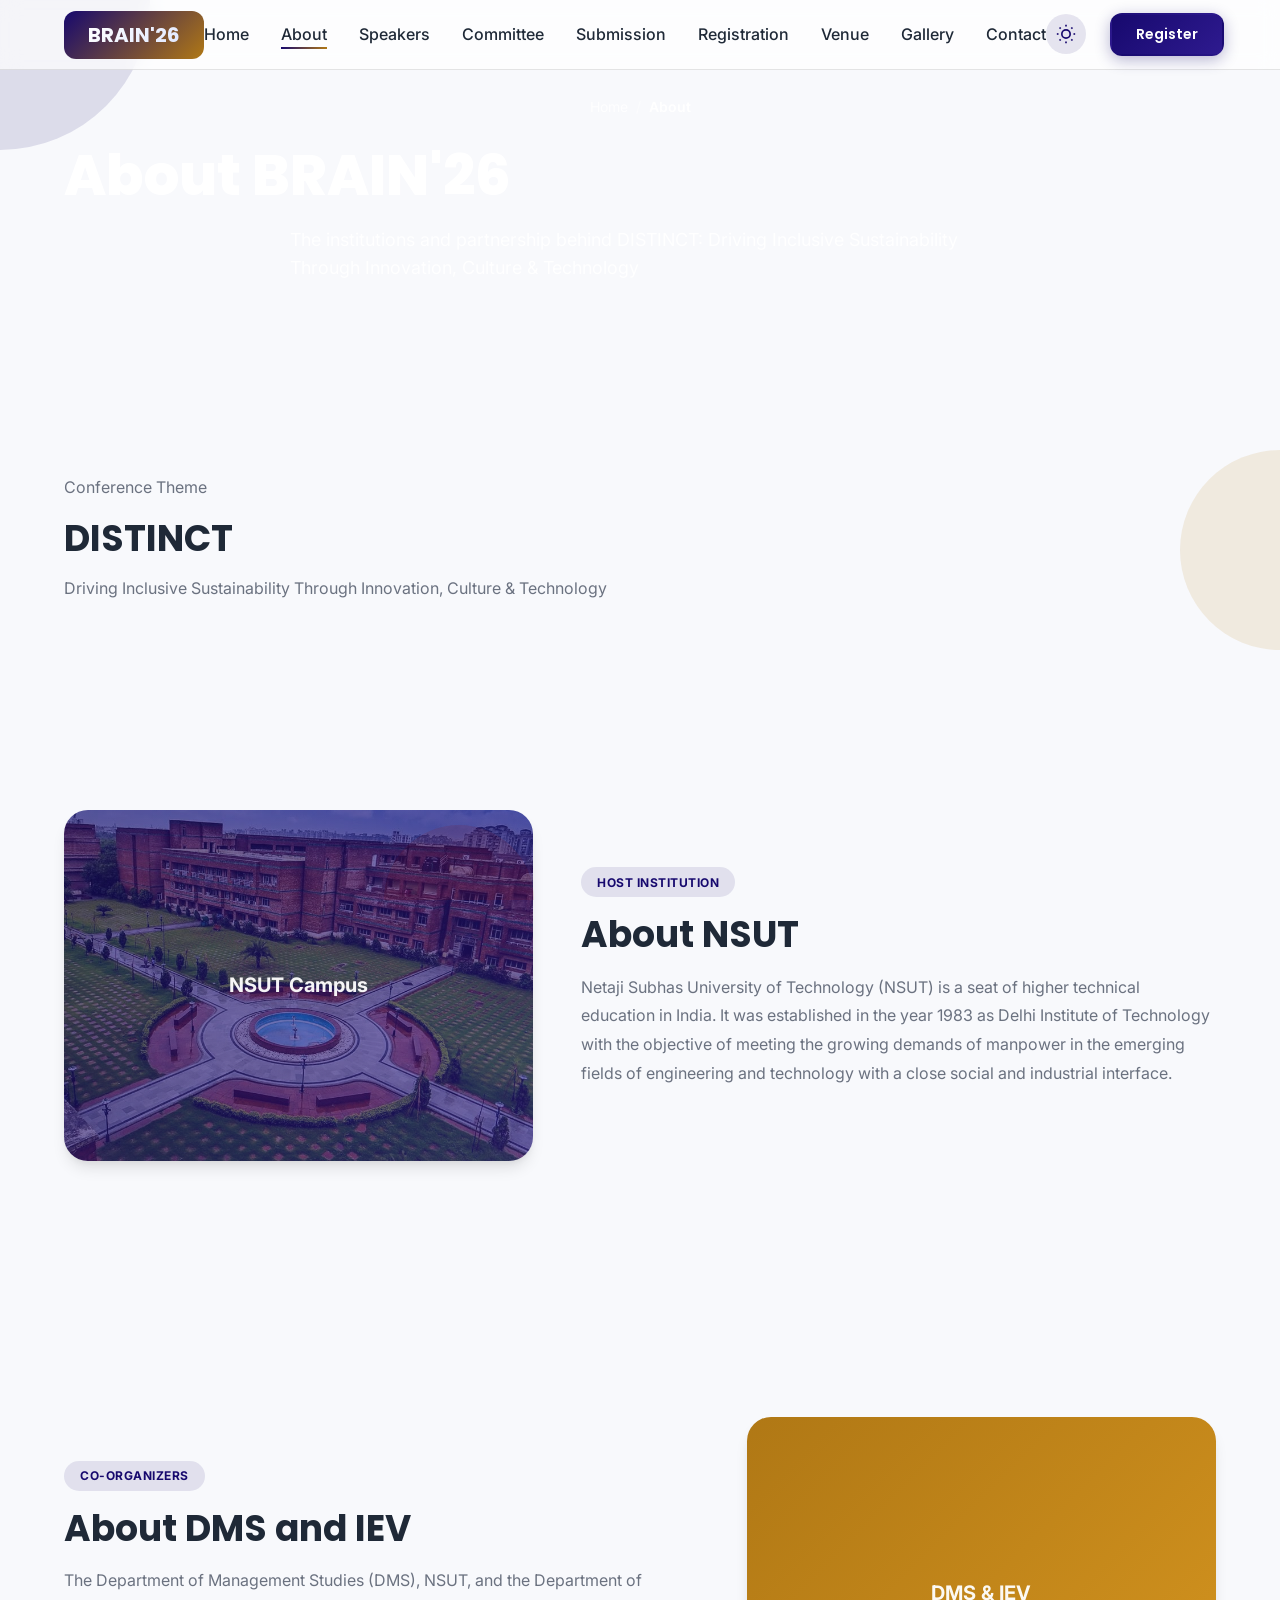
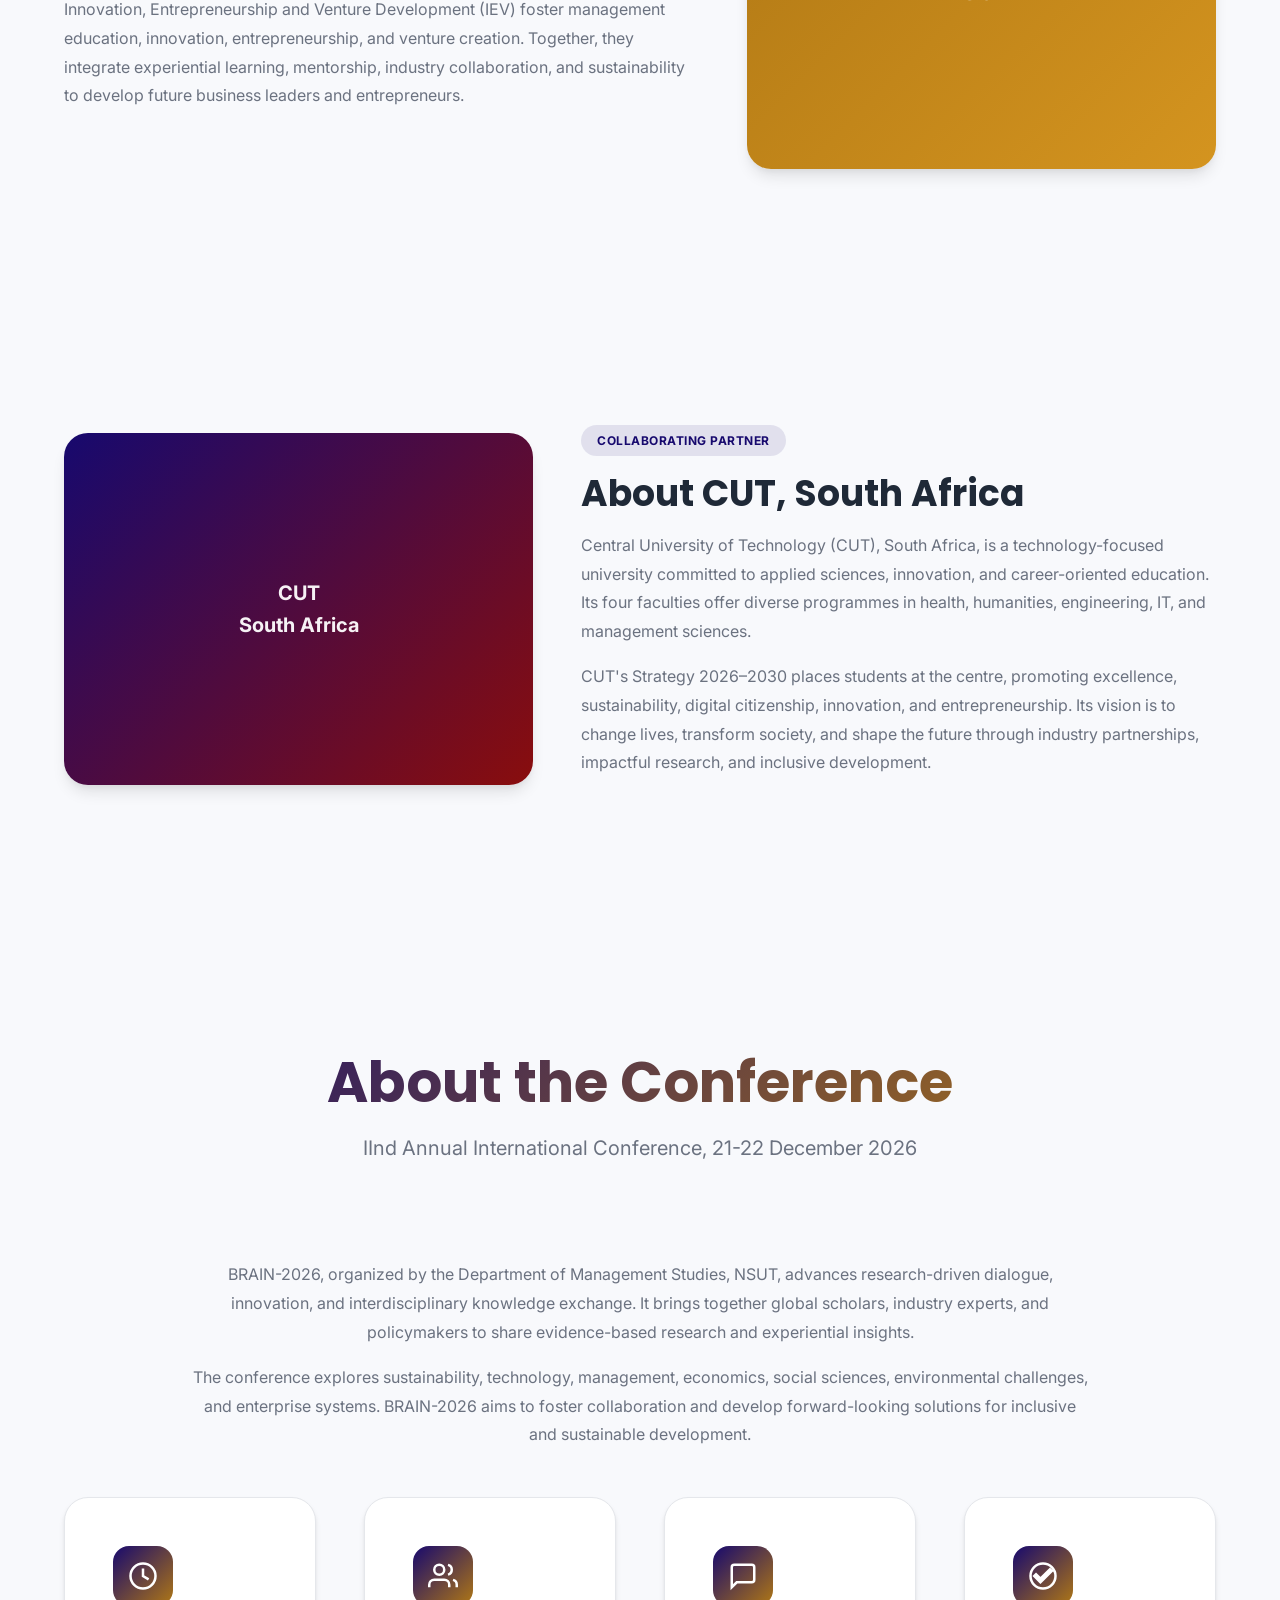
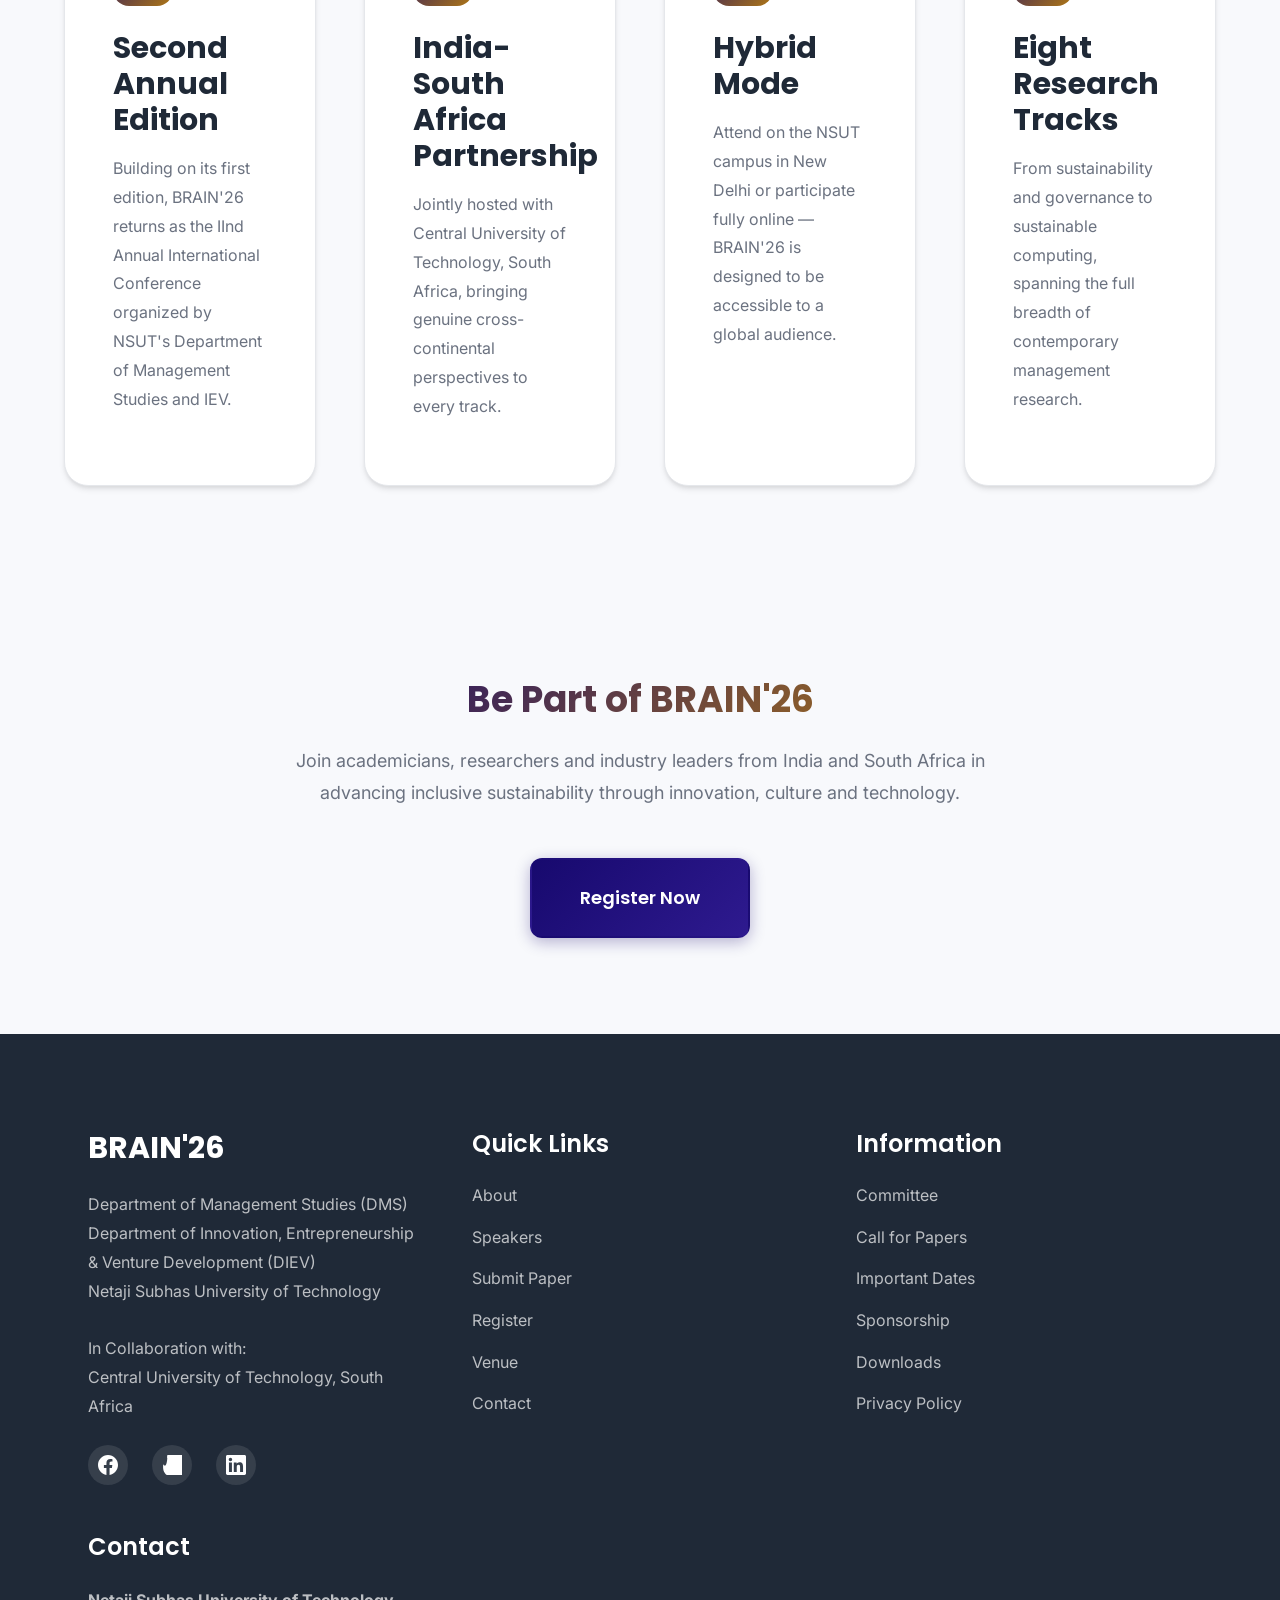
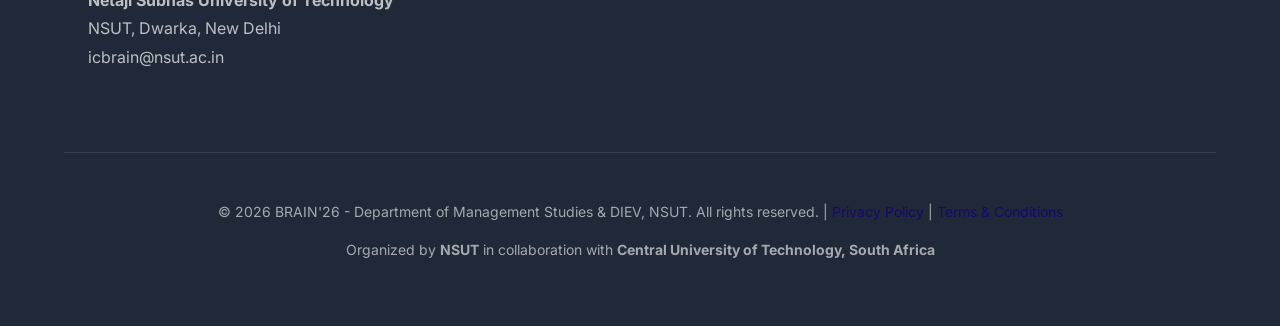
==== commit 410dddea: "Update about.html" ====
--- a/about.html
+++ b/about.html
@@ -7,49 +7,29 @@
     <meta name="keywords" content="About BRAIN'26, NSUT, DMS, IEV, Central University of Technology, South Africa">
     <meta name="author" content="Department of Management Studies, NSUT">
     <meta name="robots" content="index, follow">
-
     <meta property="og:title" content="About - BRAIN'26 International Conference">
     <meta property="og:description" content="About NSUT, DMS and IEV, and Central University of Technology, South Africa — the institutions behind BRAIN'26.">
     <meta property="og:type" content="website">
     <meta property="og:image" content="./images/og-image.png">
     <meta property="og:url" content="https://brain26.com/about.html">
-
     <link rel="icon" type="image/png" href="./images/favicon.png">
-
     <link rel="preconnect" href="https://fonts.googleapis.com">
     <link rel="preconnect" href="https://fonts.gstatic.com" crossorigin>
     <link href="https://fonts.googleapis.com/css2?family=Poppins:wght@300;400;500;600;700;800&family=Inter:wght@300;400;500;600;700&display=swap" rel="stylesheet">
-
     <link rel="stylesheet" href="style.css">
     <link rel="stylesheet" href="responsive.css">
     <link rel="stylesheet" href="animations.css">
-
     <title>About - BRAIN'26 IInd Annual International Conference | NSUT</title>
-
     <style>
         .breadcrumb-nav { display: flex; align-items: center; gap: 0.5rem; font-size: var(--font-size-sm); color: rgba(255,255,255,0.85); margin-bottom: var(--spacing-lg); justify-content: center; }
         .breadcrumb-nav a { color: rgba(255,255,255,0.85); transition: color var(--transition-base); }
         .breadcrumb-nav a:hover { color: white; }
         .breadcrumb-nav span.sep { opacity: 0.6; }
         .breadcrumb-nav span.current { color: white; font-weight: 600; }
-
-        .page-hero {
-            position: relative;
-            padding: 160px 0 90px;
-            background-image:
-                linear-gradient(135deg, rgba(10,6,40,0.82), rgba(23,9,110,0.68) 45%, rgba(137,13,13,0.62)),
-                url('./images/campus-bg.jpg');
-            background-size: cover;
-            background-position: center;
-            background-repeat: no-repeat;
-            overflow: hidden;
-            text-align: center;
-        }
         .page-hero .floating-shape { opacity: 0.12; }
         .page-hero-content { position: relative; z-index: 2; }
         .page-hero-title { color: white; font-size: clamp(2.25rem, 5vw, 3.5rem); margin-bottom: var(--spacing-md); animation: fadeInUp 0.8s ease-out; }
         .page-hero-subtitle { color: rgba(255,255,255,0.9); font-size: var(--font-size-lg); max-width: 700px; margin: 0 auto; animation: fadeInUp 0.8s ease-out 0.1s both; }
-
         /* Institution split block (alternating image/text) */
         .institution-block {
             display: grid;
@@ -87,7 +67,6 @@
         }
         .institution-text h2 { margin-bottom: var(--spacing-md); color: var(--text-color); }
         .institution-text p { line-height: 1.8; }
-
         @media (max-width: 900px) {
             .institution-block, .institution-block.reverse {
                 grid-template-columns: 1fr;
@@ -100,9 +79,7 @@
     <div id="loadingScreen" class="loading-screen">
         <div class="loader"><div class="loader-circle"></div><p>Loading BRAIN'26...</p></div>
     </div>
-
     <div id="scrollProgressBar" class="scroll-progress-bar"></div>
-
     <nav class="navbar sticky-navbar">
         <div class="navbar-container">
             <div class="navbar-logo"><div class="logo-placeholder"><span class="logo-text">BRAIN'26</span></div></div>
@@ -127,7 +104,6 @@
             </div>
         </div>
     </nav>
-
     <section class="page-hero">
         <div class="animated-bg">
             <div class="floating-shape shape-1"></div>
@@ -142,7 +118,6 @@
             <p class="page-hero-subtitle">The institutions and partnership behind DISTINCT: Driving Inclusive Sustainability Through Innovation, Culture &amp; Technology</p>
         </div>
     </section>
-
     <!-- Theme Recap -->
     <section class="theme-section">
         <div class="container">
@@ -151,12 +126,11 @@
             <p class="theme-description">Driving Inclusive Sustainability Through Innovation, Culture &amp; Technology</p>
         </div>
     </section>
-
     <!-- About NSUT -->
     <section class="tracks-section">
         <div class="container">
             <div class="institution-block">
-                <div class="institution-visual" role="img" aria-label="Netaji Subhas University of Technology campus" style="background: linear-gradient(135deg, rgba(23,9,110,0.6), rgba(46,26,143,0.6)), url('./images/campus-bg.jpg') center/cover no-repeat;">NSUT Campus</div>
+                <div class="institution-visual" role="img" aria-label="Netaji Subhas University of Technology campus" style="background: linear-gradient(135deg, rgba(23,9,110,0.6), rgba(46,26,143,0.6)), url('./campus-bg.jpeg') center/cover no-repeat;">NSUT Campus</div>
                 <div class="institution-text">
                     <span class="tag">Host Institution</span>
                     <h2>About NSUT</h2>
@@ -165,7 +139,6 @@
             </div>
         </div>
     </section>
-
     <!-- About DMS and IEV -->
     <section class="about-section">
         <div class="container">
@@ -179,7 +152,6 @@
             </div>
         </div>
     </section>
-
     <!-- About CUT South Africa -->
     <section class="tracks-section">
         <div class="container">
@@ -194,7 +166,6 @@
             </div>
         </div>
     </section>
-
     <!-- About the Conference -->
     <section class="about-section" id="aboutConference">
         <div class="container">
@@ -202,12 +173,10 @@
                 <h2 class="section-title">About the Conference</h2>
                 <p class="section-subtitle">IInd Annual International Conference, 21-22 December 2026</p>
             </div>
-
             <div class="institution-text" style="max-width: 900px; margin: 0 auto var(--spacing-2xl); text-align: center;">
                 <p>BRAIN-2026, organized by the Department of Management Studies, NSUT, advances research-driven dialogue, innovation, and interdisciplinary knowledge exchange. It brings together global scholars, industry experts, and policymakers to share evidence-based research and experiential insights.</p>
                 <p>The conference explores sustainability, technology, management, economics, social sciences, environmental challenges, and enterprise systems. BRAIN-2026 aims to foster collaboration and develop forward-looking solutions for inclusive and sustainable development.</p>
             </div>
-
             <div class="about-grid">
                 <div class="about-card fade-in-up">
                     <div class="about-icon"><svg viewBox="0 0 24 24" fill="none" stroke="currentColor" stroke-width="2"><path d="M12 2C6.48 2 2 6.48 2 12s4.48 10 10 10 10-4.48 10-10S17.52 2 12 2z"></path><path d="M12 6v6l4.5 2.7"></path></svg></div>
@@ -232,7 +201,6 @@
             </div>
         </div>
     </section>
-
     <!-- CTA -->
     <section class="registration-cta-section">
         <div class="container">
@@ -243,7 +211,6 @@
             </div>
         </div>
     </section>
-
     <footer class="footer">
         <div class="container">
             <div class="footer-grid">
@@ -295,11 +262,9 @@
             </div>
         </div>
     </footer>
-
     <button id="backToTopBtn" class="back-to-top" title="Back to Top">
         <svg viewBox="0 0 24 24" fill="none" stroke="currentColor" stroke-width="2"><polyline points="18 15 12 9 6 15"></polyline></svg>
     </button>
-
     <script src="main.js" defer></script>
     <script src="darkmode.js" defer></script>
 </body>
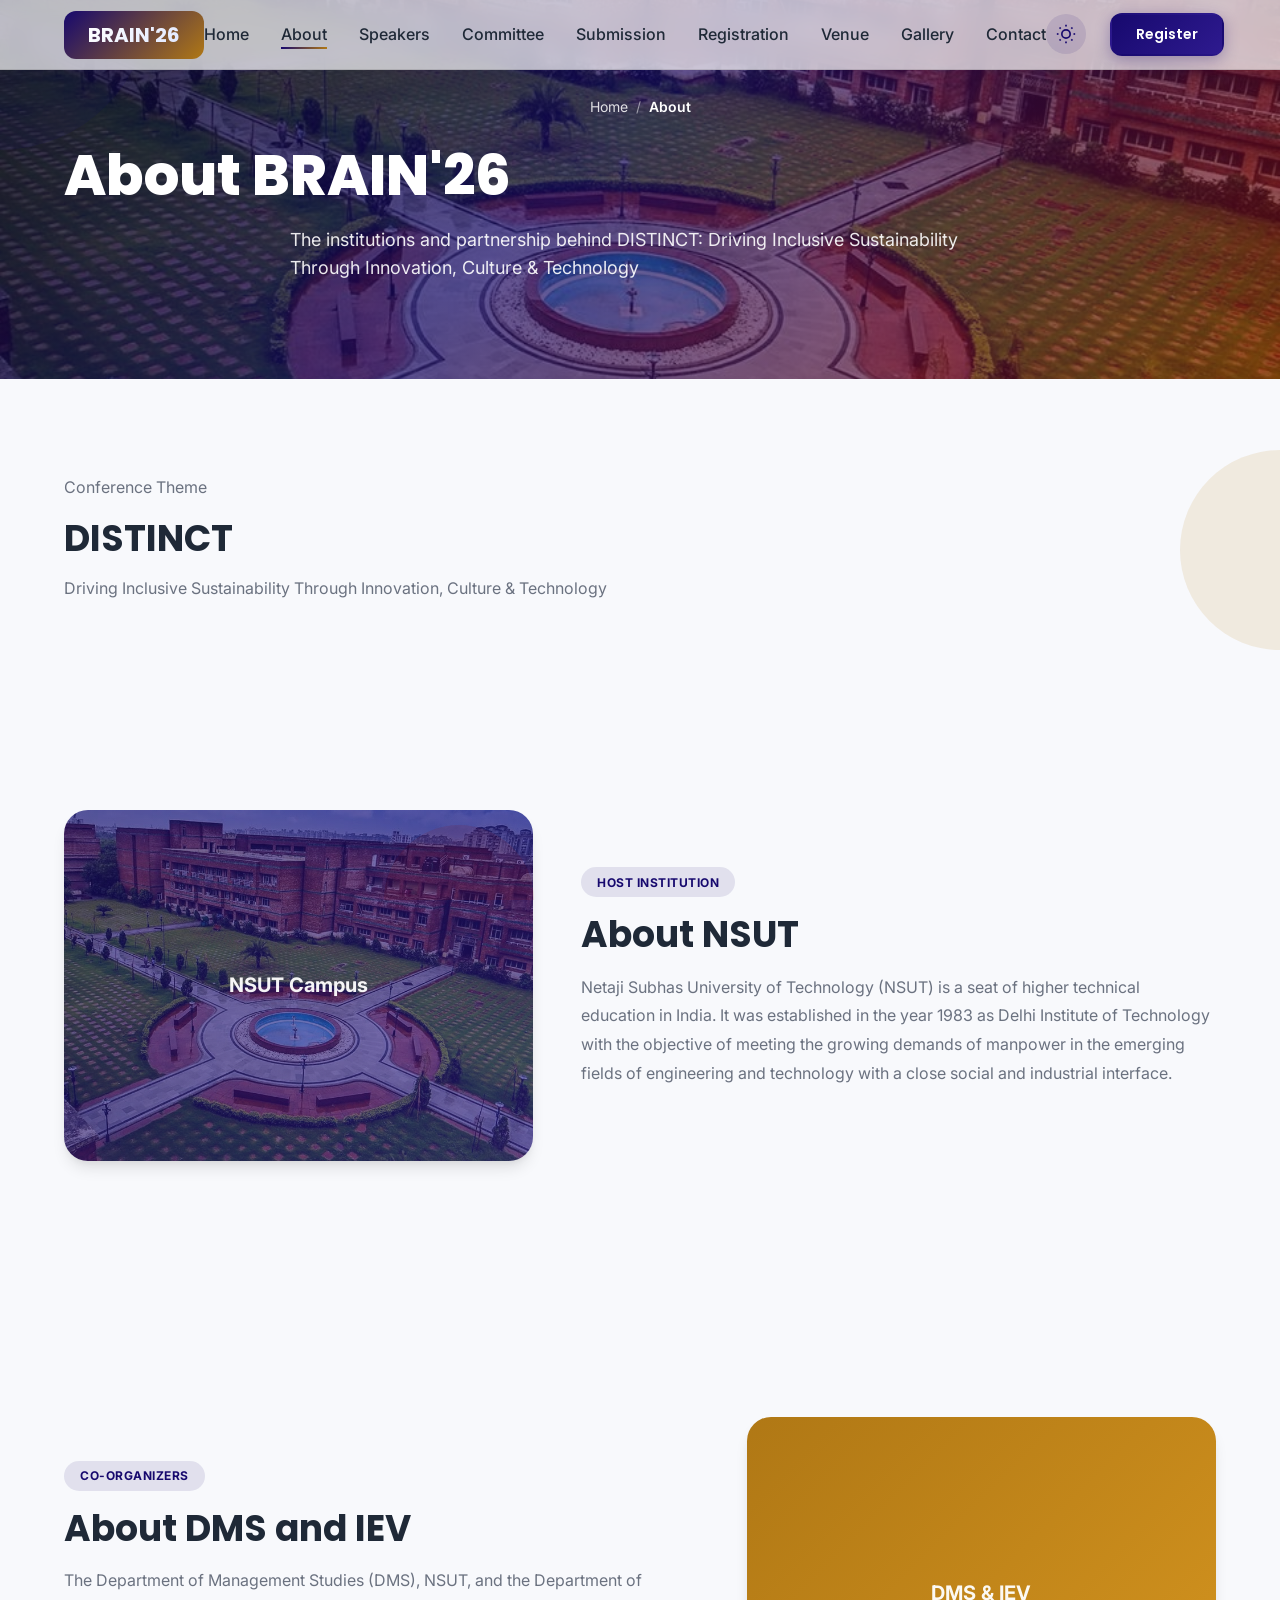
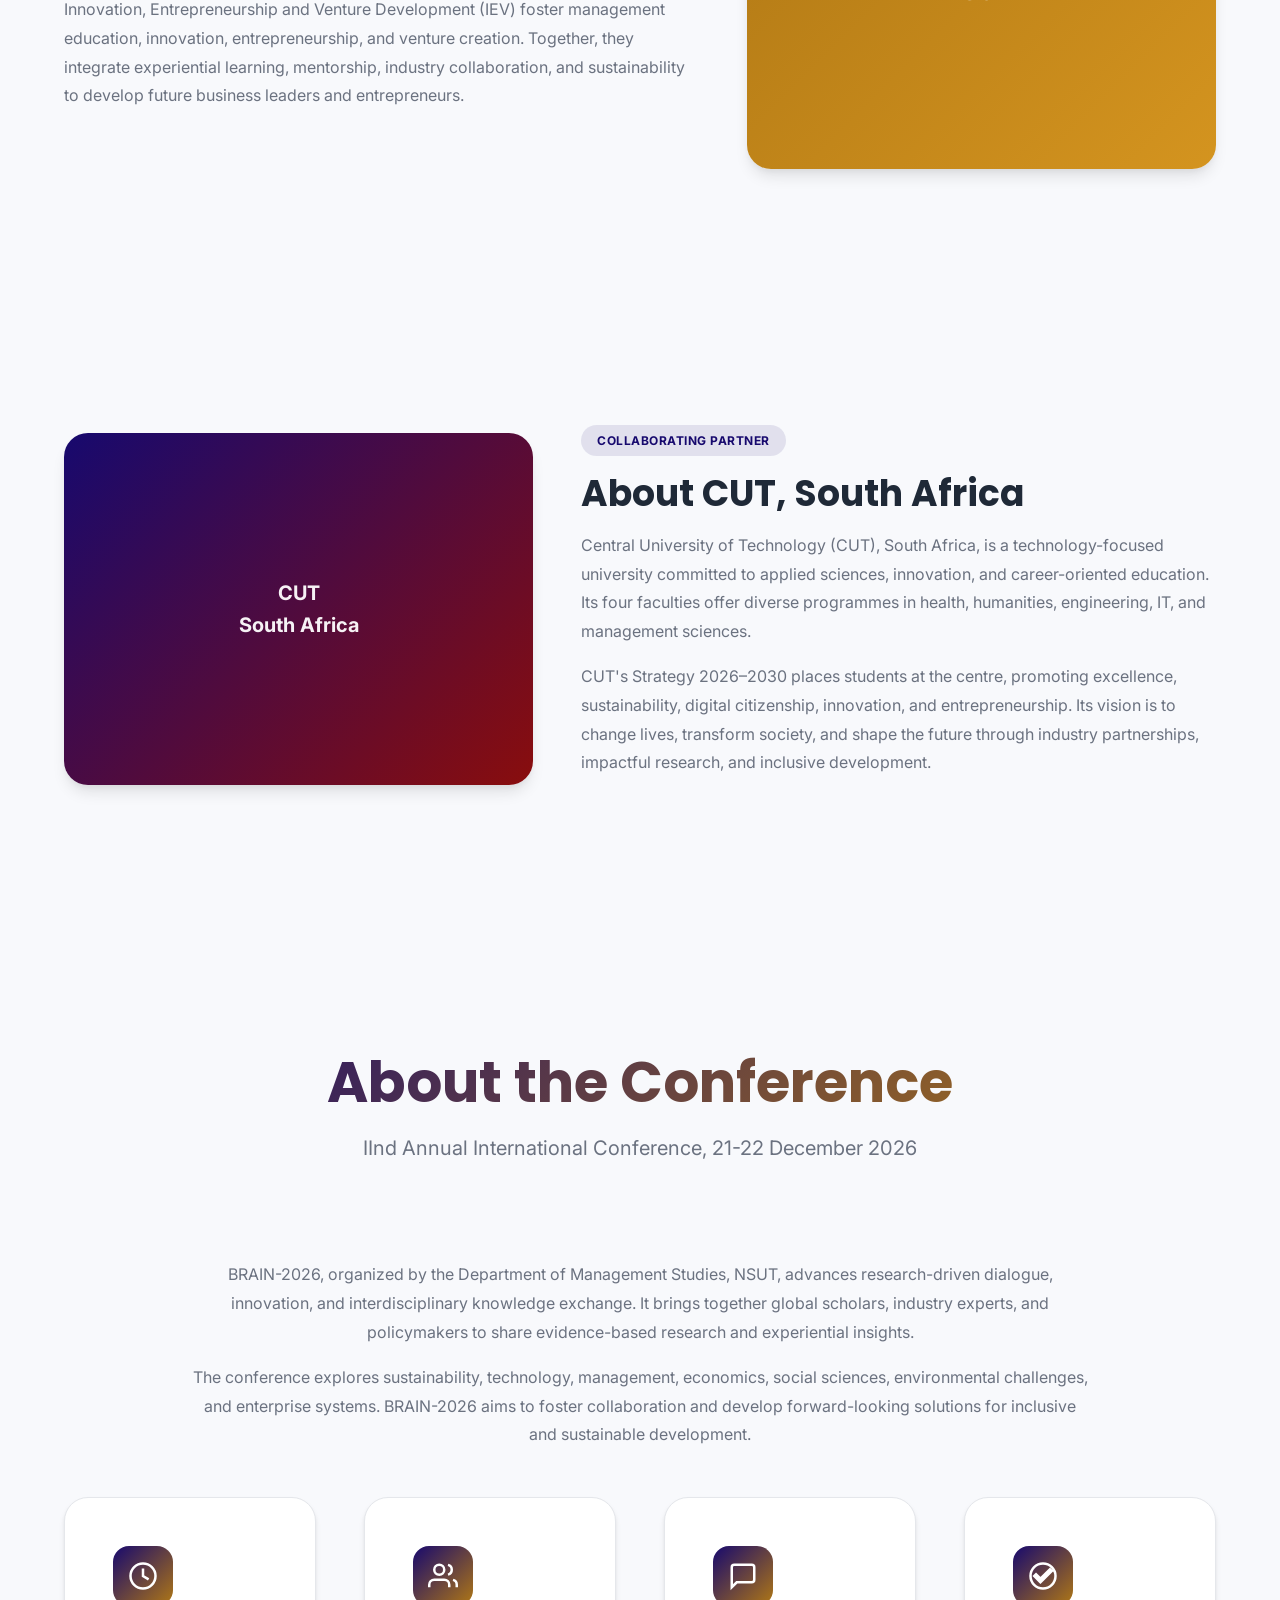
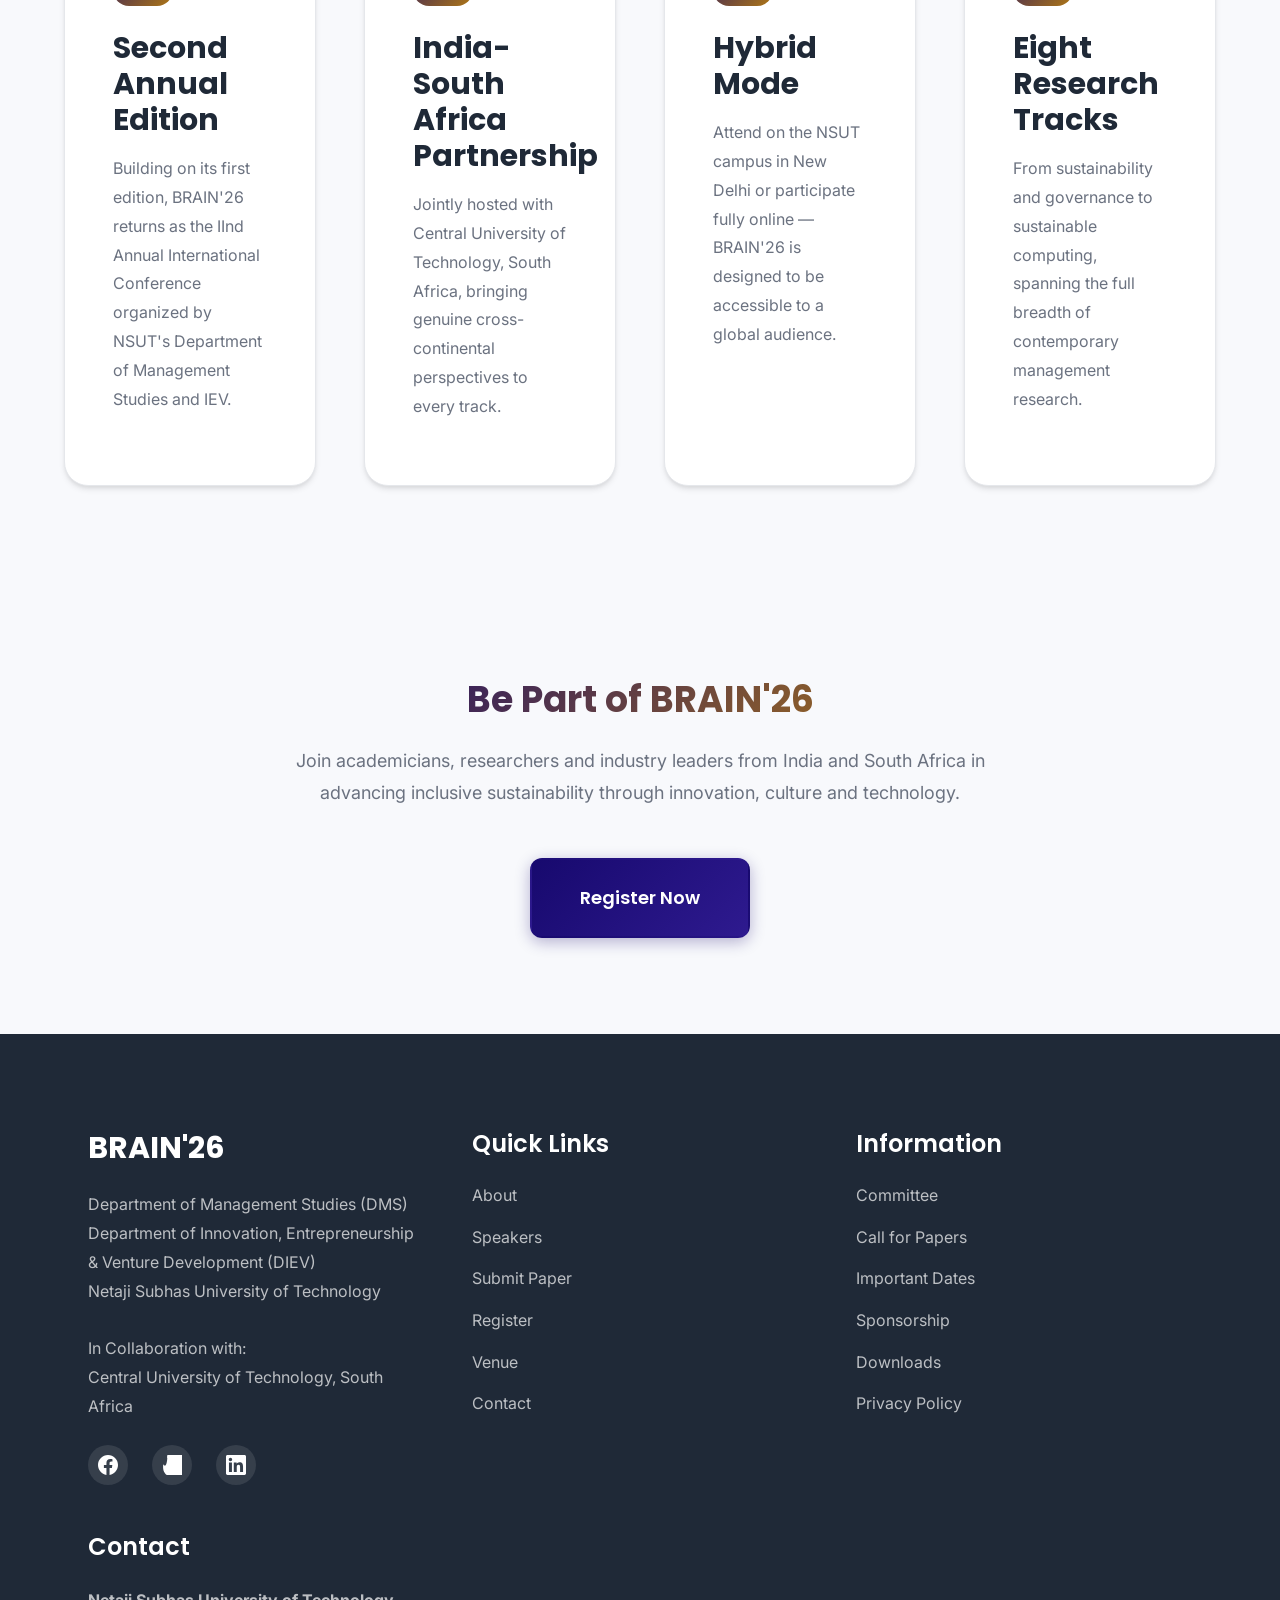
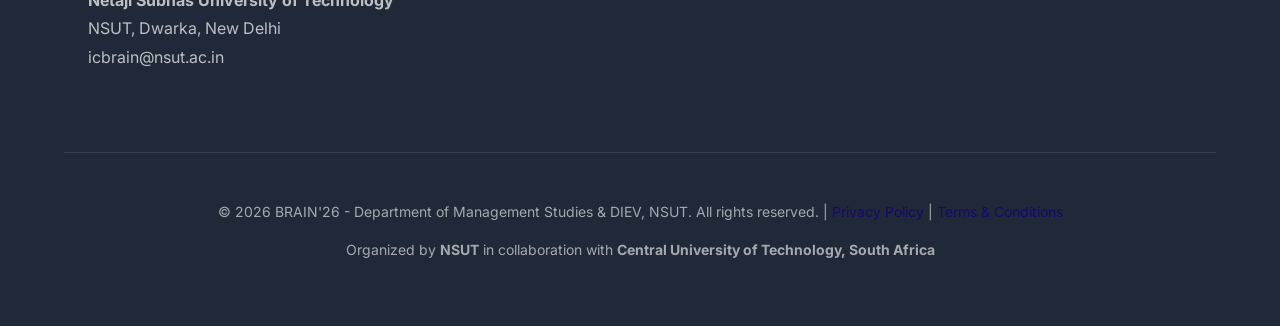
==== commit 3e540643: "Update about.html" ====
--- a/about.html
+++ b/about.html
@@ -130,7 +130,7 @@
     <section class="tracks-section">
         <div class="container">
             <div class="institution-block">
-                <div class="institution-visual" role="img" aria-label="Netaji Subhas University of Technology campus" style="background: linear-gradient(135deg, rgba(23,9,110,0.6), rgba(46,26,143,0.6)), url('./campus-bg.jpeg') center/cover no-repeat;">NSUT Campus</div>
+                <div class="institution-visual" role="img" aria-label="Netaji Subhas University of Technology campus" style="background: linear-gradient(135deg, rgba(23,9,110,0.6), rgba(46,26,143,0.6)), url('campus-bg.jpeg') center/cover no-repeat;">NSUT Campus</div>
                 <div class="institution-text">
                     <span class="tag">Host Institution</span>
                     <h2>About NSUT</h2>
--- a/style.css
+++ b/style.css
@@ -6,7 +6,6 @@
 /* ===================================================
    ROOT VARIABLES & THEME
    =================================================== */
-
 :root {
     /* Colors */
     --primary-color: #17096E;
@@ -18,6 +17,7 @@
     --text-light: #6B7280;
     --text-lighter: #9CA3AF;
     --border-color: #E5E7EB;
+
     --shadow-sm: 0 1px 2px 0 rgba(0, 0, 0, 0.05);
     --shadow-md: 0 4px 6px -1px rgba(0, 0, 0, 0.1), 0 2px 4px -1px rgba(0, 0, 0, 0.06);
     --shadow-lg: 0 10px 15px -3px rgba(0, 0, 0, 0.1), 0 4px 6px -2px rgba(0, 0, 0, 0.05);
@@ -81,7 +81,6 @@
 /* ===================================================
    RESET & BASE STYLES
    =================================================== */
-
 * {
     margin: 0;
     padding: 0;
@@ -106,7 +105,6 @@
 /* ===================================================
    CONTAINER & LAYOUT
    =================================================== */
-
 .container {
     width: 100%;
     max-width: 1200px;
@@ -121,7 +119,6 @@
 /* ===================================================
    TYPOGRAPHY
    =================================================== */
-
 h1, h2, h3, h4, h5, h6 {
     font-family: var(--font-primary);
     font-weight: 600;
@@ -177,7 +174,6 @@
 /* ===================================================
    BUTTONS
    =================================================== */
-
 .btn {
     display: inline-flex;
     align-items: center;
@@ -269,7 +265,6 @@
 /* ===================================================
    LOADING SCREEN
    =================================================== */
-
 .loading-screen {
     position: fixed;
     top: 0;
@@ -321,7 +316,6 @@
 /* ===================================================
    SCROLL PROGRESS BAR
    =================================================== */
-
 .scroll-progress-bar {
     position: fixed;
     top: 0;
@@ -336,7 +330,6 @@
 /* ===================================================
    NAVIGATION BAR
    =================================================== */
-
 .navbar {
     position: fixed;
     top: 0;
@@ -505,7 +498,6 @@
 /* ===================================================
    HERO SECTION
    =================================================== */
-
 .hero {
     position: relative;
     min-height: 100vh;
@@ -736,9 +728,25 @@
 }
 
 /* ===================================================
+   PAGE HERO BANNER
+   Shared campus-photo banner used at the top of every
+   inner page (About, Contact, Venue, Gallery, etc).
+   !important is used so this always wins over any
+   leftover per-page <style> block that used to define
+   its own (often broken or photo-less) .page-hero rule.
+   =================================================== */
+.page-hero {
+    background-image:
+        linear-gradient(135deg, rgba(10,6,40,0.82), rgba(23,9,110,0.68) 45%, rgba(137,13,13,0.62)),
+        url('campus-bg.jpeg') !important;
+    background-size: cover !important;
+    background-position: center !important;
+    background-repeat: no-repeat !important;
+}
+
+/* ===================================================
    COUNTDOWN SECTION
    =================================================== */
-
 .countdown-section {
     background: linear-gradient(135deg, var(--primary-color), #2E1A8F);
     padding: var(--spacing-4xl) 0;
@@ -795,7 +803,6 @@
 /* ===================================================
    ANNOUNCEMENT TICKER
    =================================================== */
-
 .announcement-section {
     background: linear-gradient(90deg, rgba(23, 9, 110, 0.05), rgba(176, 120, 21, 0.05));
     padding: var(--spacing-2xl) 0;
@@ -846,7 +853,6 @@
 /* ===================================================
    SECTION HEADERS
    =================================================== */
-
 .section-header {
     text-align: center;
     margin-bottom: var(--spacing-4xl);
@@ -869,7 +875,6 @@
 /* ===================================================
    ABOUT SECTION
    =================================================== */
-
 .about-section {
     background: var(--background-color);
 }
@@ -925,7 +930,6 @@
 /* ===================================================
    WHY ATTEND SECTION
    =================================================== */
-
 .why-attend-section {
     background: linear-gradient(135deg, rgba(23, 9, 110, 0.05), rgba(176, 120, 21, 0.05));
 }
@@ -965,7 +969,6 @@
 /* ===================================================
    HIGHLIGHTS SECTION
    =================================================== */
-
 .highlights-section {
     background: var(--background-color);
 }
@@ -1035,7 +1038,6 @@
 /* ===================================================
    STATISTICS SECTION
    =================================================== */
-
 .statistics-section {
     background: linear-gradient(135deg, rgba(23, 9, 110, 0.08), rgba(176, 120, 21, 0.08));
     padding: var(--spacing-4xl) 0;
@@ -1090,7 +1092,6 @@
 /* ===================================================
    TRACKS SECTION
    =================================================== */
-
 .tracks-section {
     background: var(--background-color);
 }
@@ -1133,9 +1134,58 @@
 }
 
 /* ===================================================
+   CAMPUS SECTION (index.html — "Hosted At" block)
+   Uses the same shared campus photo as .page-hero so
+   the image is a constant visual thread across the
+   whole site, including the homepage.
+   =================================================== */
+.campus-section {
+    position: relative;
+    background-image:
+        linear-gradient(135deg, rgba(10,6,40,0.85), rgba(23,9,110,0.75) 60%, rgba(137,13,13,0.55)),
+        url('campus-bg.jpeg');
+    background-size: cover;
+    background-position: center;
+    background-repeat: no-repeat;
+    color: white;
+    text-align: center;
+    padding: var(--spacing-4xl) 0;
+}
+
+.campus-section .campus-eyebrow {
+    color: rgba(255, 255, 255, 0.85);
+    text-transform: uppercase;
+    letter-spacing: 1px;
+    font-weight: 600;
+    font-size: var(--font-size-sm);
+    margin-bottom: var(--spacing-sm);
+}
+
+.campus-section h2 {
+    color: white;
+    margin-bottom: var(--spacing-md);
+}
+
+.campus-section .campus-description {
+    color: rgba(255, 255, 255, 0.9);
+    max-width: 700px;
+    margin: 0 auto var(--spacing-xl);
+    line-height: 1.8;
+}
+
+.campus-section .campus-btn {
+    border-color: white;
+    color: white;
+}
+
+.campus-section .campus-btn:hover {
+    background: white;
+    color: var(--primary-color);
+}
+
+/* ===================================================
    SPEAKERS PREVIEW SECTION
    =================================================== */
-
 .speakers-preview-section {
     background: linear-gradient(135deg, rgba(23, 9, 110, 0.05), rgba(176, 120, 21, 0.05));
 }
@@ -1195,7 +1245,6 @@
 /* ===================================================
    DATES TIMELINE SECTION
    =================================================== */
-
 .dates-timeline-section {
     background: var(--background-color);
 }
@@ -1292,7 +1341,6 @@
 /* ===================================================
    SPONSORS SECTION
    =================================================== */
-
 .sponsors-preview-section {
     background: linear-gradient(135deg, rgba(23, 9, 110, 0.05), rgba(176, 120, 21, 0.05));
 }
@@ -1326,7 +1374,6 @@
 /* ===================================================
    GALLERY SECTION
    =================================================== */
-
 .gallery-preview-section {
     background: var(--background-color);
 }
@@ -1377,7 +1424,6 @@
 /* ===================================================
    FAQ SECTION
    =================================================== */
-
 .faq-section {
     background: linear-gradient(135deg, rgba(23, 9, 110, 0.05), rgba(176, 120, 21, 0.05));
 }
@@ -1454,7 +1500,6 @@
 /* ===================================================
    NEWSLETTER SECTION
    =================================================== */
-
 .newsletter-section {
     background: linear-gradient(135deg, var(--primary-color), var(--secondary-color));
     padding: var(--spacing-4xl) 0;
@@ -1506,7 +1551,6 @@
 /* ===================================================
    REGISTRATION CTA SECTION
    =================================================== */
-
 .registration-cta-section {
     background: var(--background-color);
     padding: var(--spacing-4xl) 0;
@@ -1536,7 +1580,6 @@
 /* ===================================================
    FOOTER
    =================================================== */
-
 .footer {
     background: var(--text-color);
     color: rgba(255, 255, 255, 0.9);
@@ -1638,7 +1681,6 @@
 /* ===================================================
    BACK TO TOP BUTTON
    =================================================== */
-
 .back-to-top {
     position: fixed;
     bottom: 30px;
@@ -1675,7 +1717,6 @@
 /* ===================================================
    UTILITY CLASSES
    =================================================== */
-
 .fade-in-up {
     animation: fadeInUp 0.8s ease-out;
 }
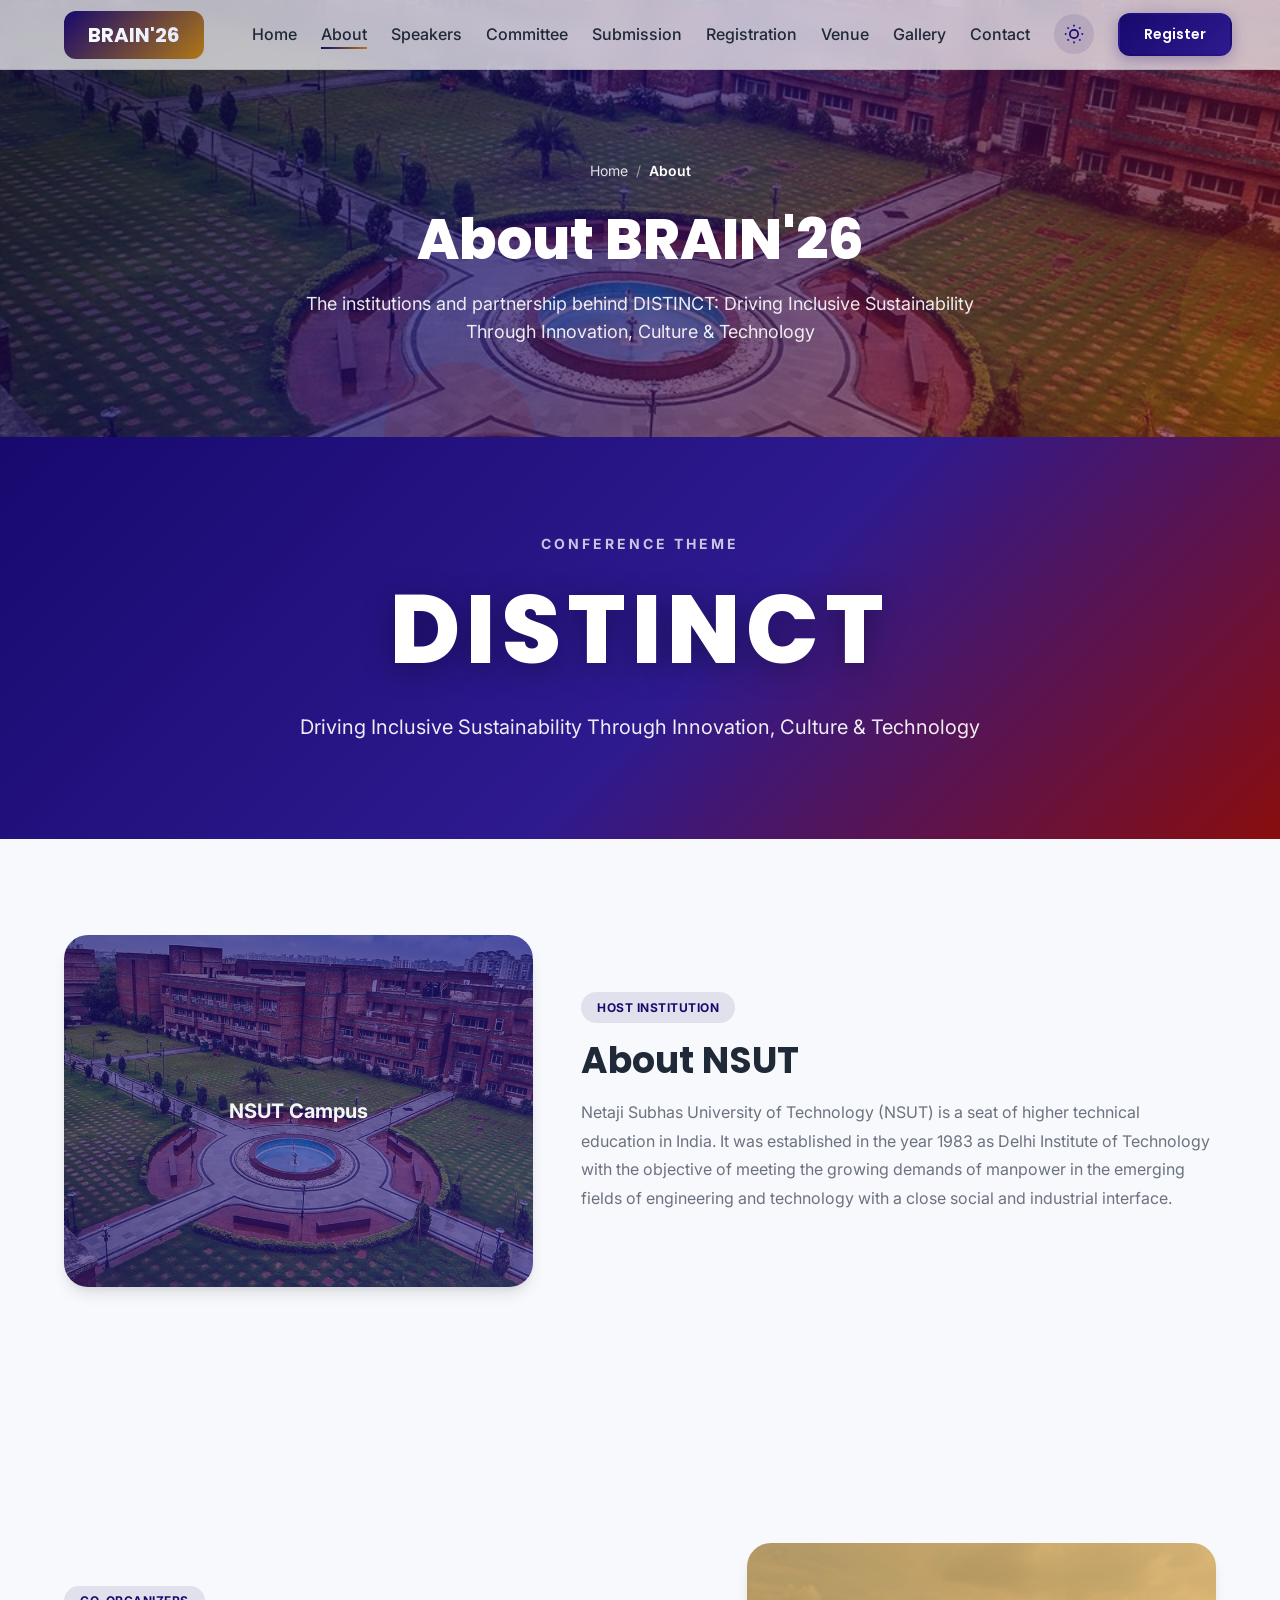
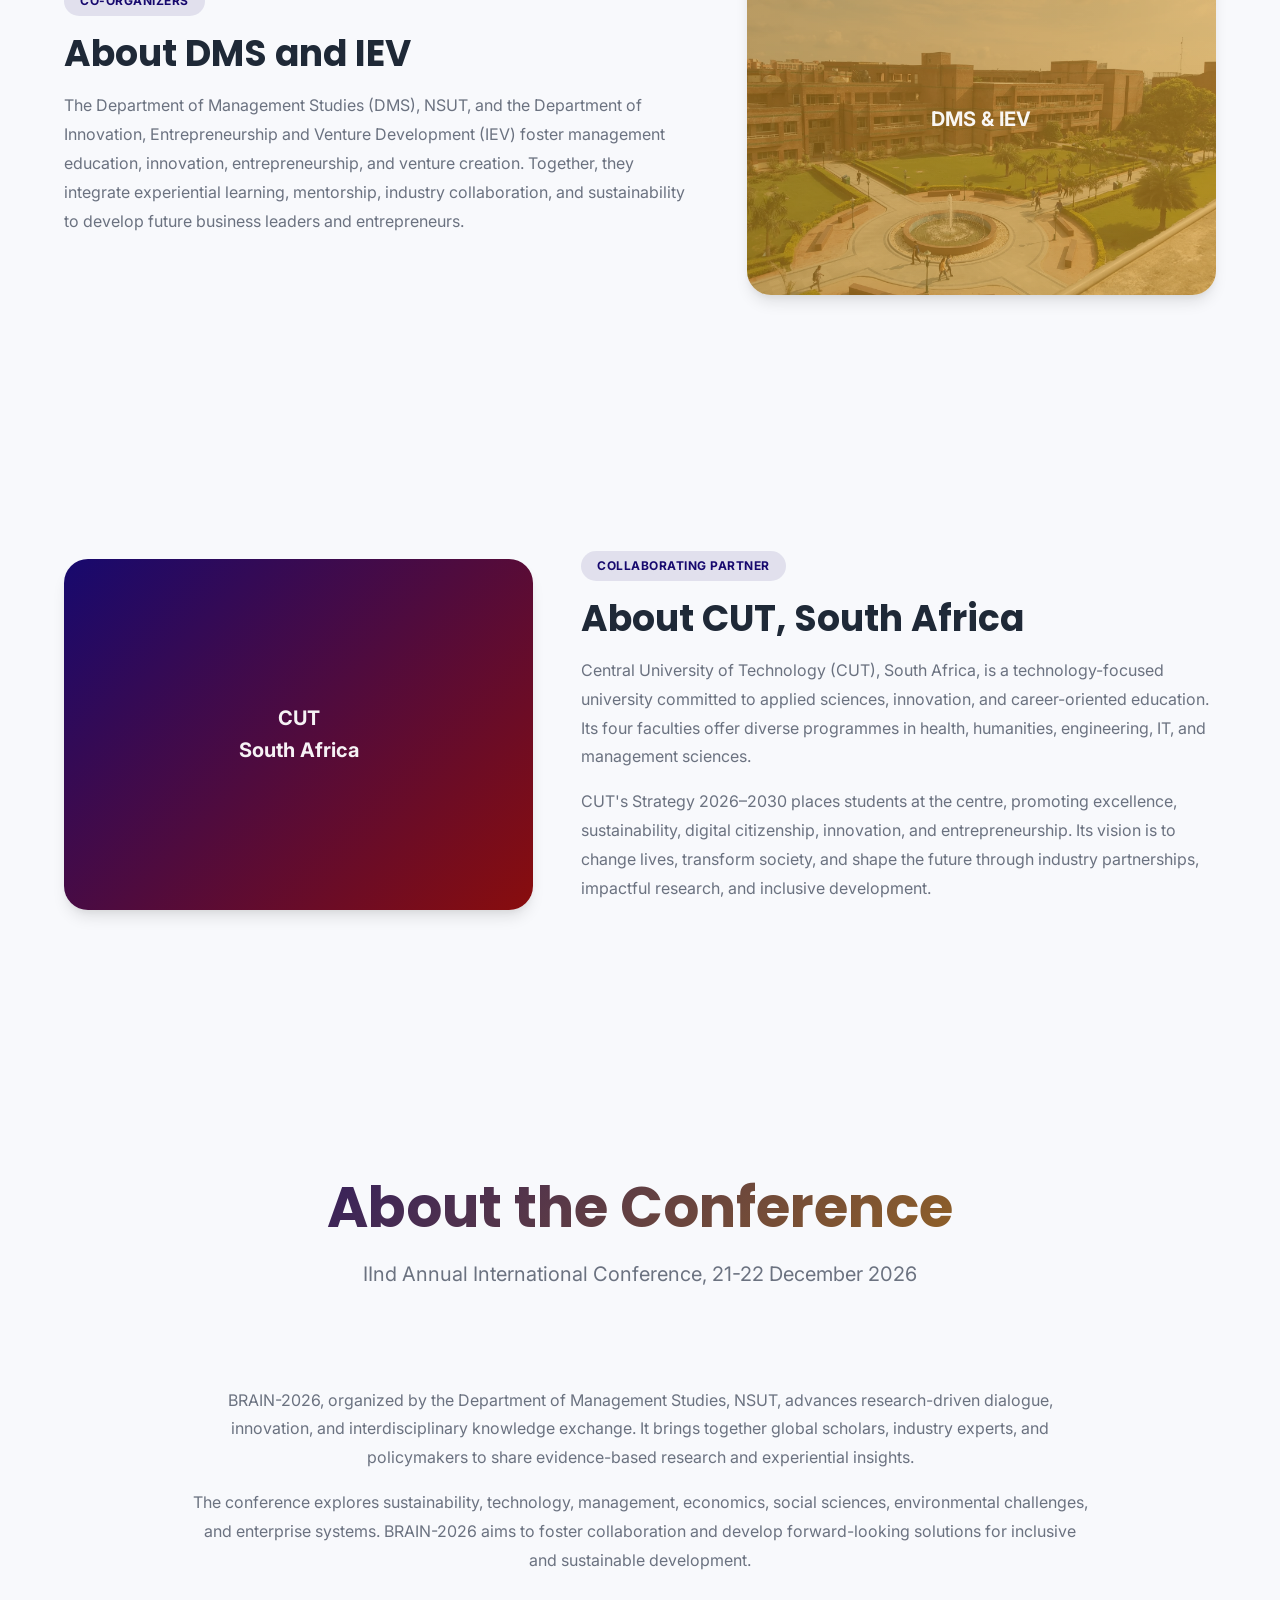
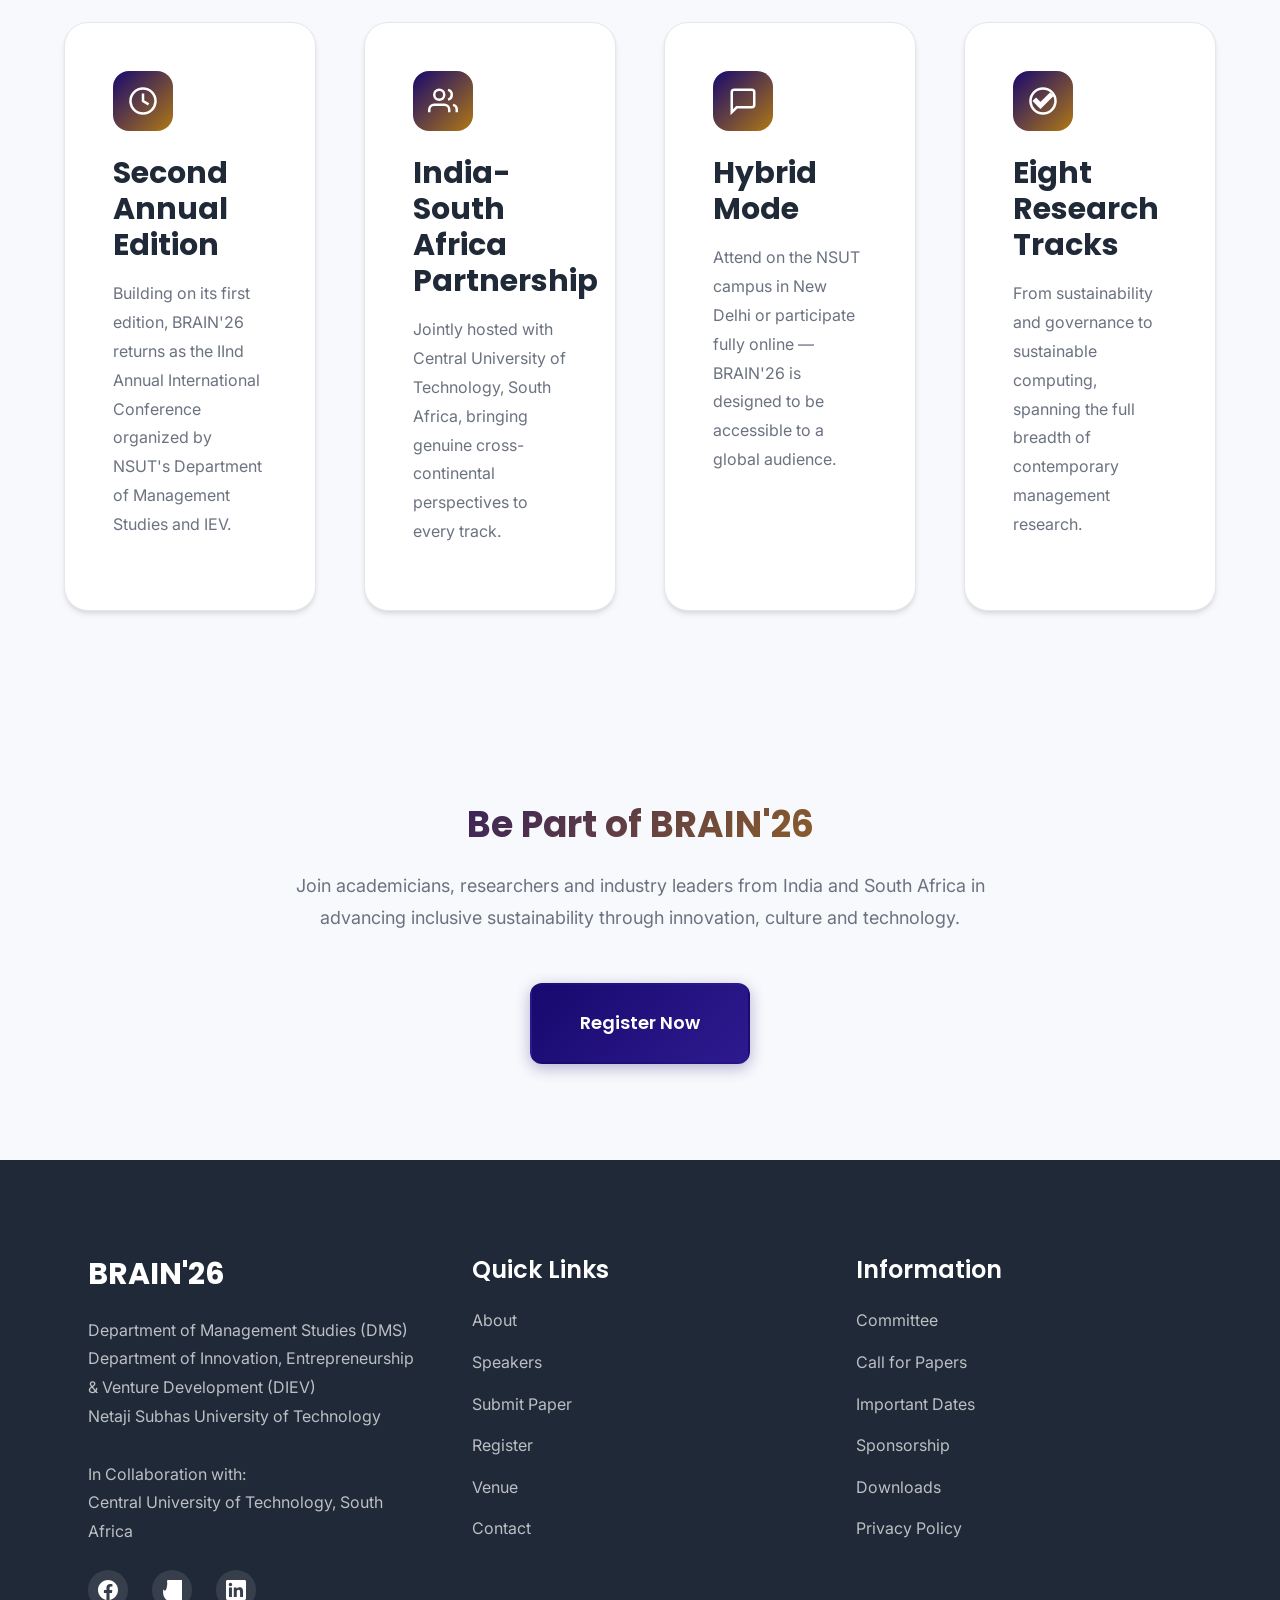
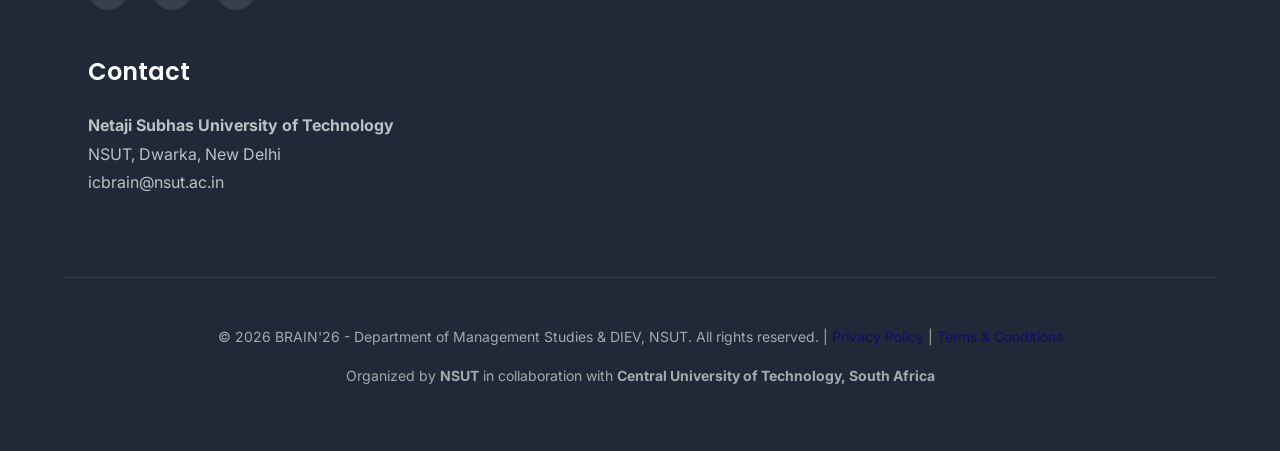
==== commit 68aeb861: "Update about.html uploading dmsiev img with assigned color coding" ====
--- a/about.html
+++ b/about.html
@@ -143,7 +143,7 @@
     <section class="about-section">
         <div class="container">
             <div class="institution-block reverse">
-                <div class="institution-visual" style="background: linear-gradient(135deg, #B07815, #D4941F);">DMS &amp; IEV</div>
+                <div class="institution-visual" role="img" aria-label="DMS & IEV campus" style="background: linear-gradient(135deg, rgba(176,120,21,0.6), rgba(212,148,31,0.6)), url('ABTdmsiev.jpeg') center/cover no-repeat;">DMS &amp; IEV</div>
                 <div class="institution-text">
                     <span class="tag">Co-Organizers</span>
                     <h2>About DMS and IEV</h2>
--- a/style.css
+++ b/style.css
@@ -351,7 +351,7 @@
 .navbar-container {
     display: flex;
     align-items: center;
-    justify-content: space-between;
+    justify-content: flex-start;
     height: 100%;
     max-width: 1200px;
     margin: 0 auto;
@@ -389,9 +389,11 @@
 /* Navigation Menu */
 .navbar-menu {
     display: flex;
-    gap: var(--spacing-xl);
+    gap: var(--spacing-lg);
     list-style: none;
     align-items: center;
+    margin-left: 3rem;
+    margin-right: var(--spacing-lg);
 }
 
 .navbar-menu a {
@@ -497,6 +499,8 @@
 
 /* ===================================================
    HERO SECTION
+   Full-bleed campus photo banner, centered content —
+   styled after the PAN-IIM Shillong conference hero.
    =================================================== */
 .hero {
     position: relative;
@@ -506,33 +510,30 @@
     justify-content: center;
     padding-top: 70px;
     overflow: hidden;
-}
-
-/* Animated Background */
+    background-image: url('campus-bg.jpeg');
+    background-size: cover;
+    background-position: center;
+    background-repeat: no-repeat;
+}
+
+/* Dark gradient wash so the photo stays bold and visible
+   while white text on top stays fully readable */
+.hero-overlay {
+    position: absolute;
+    inset: 0;
+    z-index: 1;
+    background: linear-gradient(180deg,
+        rgba(10,6,40,0.35) 0%,
+        rgba(23,9,110,0.2) 45%,
+        rgba(10,6,40,0.45) 100%);
+}
+
+/* Animated Background (decorative shapes, sit above the photo/overlay) */
 .animated-bg {
     position: absolute;
     inset: 0;
     overflow: hidden;
-}
-
-.animated-gradient {
-    position: absolute;
-    inset: 0;
-    background: linear-gradient(135deg, 
-        rgba(23, 9, 110, 0.1),
-        rgba(176, 120, 21, 0.05),
-        rgba(137, 13, 13, 0.1)
-    );
-    animation: gradientShift 8s ease infinite;
-}
-
-@keyframes gradientShift {
-    0%, 100% {
-        background-position: 0% 50%;
-    }
-    50% {
-        background-position: 100% 50%;
-    }
+    z-index: 2;
 }
 
 .floating-shape {
@@ -601,56 +602,94 @@
 .hero-content {
     position: relative;
     z-index: 10;
-    max-width: 1200px;
+    max-width: 900px;
     width: 100%;
-    display: grid;
-    grid-template-columns: 1fr 1fr;
-    gap: var(--spacing-4xl);
-    align-items: center;
-    padding: 0 var(--spacing-lg);
+    padding: var(--spacing-2xl) var(--spacing-2xl);
     margin: 0 auto;
+    text-align: center;
+    background: rgba(10, 6, 40, 0.4);
+    backdrop-filter: blur(6px);
+    border-radius: var(--radius-2xl);
+    border: 1px solid rgba(255, 255, 255, 0.15);
 }
 
 .hero-text {
-    text-align: left;
+    text-align: center;
 }
 
 .hero-title {
-    background: linear-gradient(135deg, var(--primary-color), var(--secondary-color));
-    -webkit-background-clip: text;
-    -webkit-text-fill-color: transparent;
-    background-clip: text;
+    color: white;
     font-size: clamp(3rem, 8vw, 5rem);
     line-height: 1.1;
     margin-bottom: var(--spacing-lg);
+    text-shadow: 0 4px 20px rgba(0,0,0,0.35);
 }
 
 .hero-subtitle {
     font-size: var(--font-size-3xl);
-    color: var(--text-color);
+    color: rgba(255, 255, 255, 0.95);
     font-weight: 600;
     margin-bottom: var(--spacing-lg);
 }
 
 .hero-description {
     font-size: var(--font-size-lg);
-    color: var(--text-light);
-    margin-bottom: var(--spacing-2xl);
+    color: rgba(255, 255, 255, 0.85);
+    margin: 0 auto var(--spacing-2xl);
     line-height: 1.8;
-    max-width: 500px;
+    max-width: 640px;
 }
 
 .hero-buttons {
     display: flex;
     gap: var(--spacing-lg);
     flex-wrap: wrap;
-}
-
-/* Hero Cards */
-.hero-cards {
-    display: flex;
-    flex-direction: column;
+    justify-content: center;
+}
+
+/* Collaboration logos — white badge so PNGs stay crisp against the dark photo backdrop */
+.collab-logos-row {
+    display: flex;
+    align-items: center;
+    justify-content: center;
+    gap: var(--spacing-xl);
+    margin-bottom: var(--spacing-xl);
+    flex-wrap: wrap;
+}
+
+.collab-logo-badge {
+    background: white;
+    padding: 0.65rem 1.5rem;
+    border-radius: var(--radius-lg);
+    display: flex;
+    align-items: center;
+    justify-content: center;
+    box-shadow: 0 4px 15px rgba(0, 0, 0, 0.25);
+    transition: transform var(--transition-base);
+}
+
+.collab-logo-badge:hover {
+    transform: translateY(-3px);
+}
+
+.collab-logo-badge img {
+    height: 52px;
+    width: auto;
+    display: block;
+}
+
+/* Hero Info Bar — horizontal strip below the buttons,
+   styled after the reference site's Date | Venue bar */
+.hero-info-bar {
+    position: relative;
+    z-index: 10;
+    display: flex;
+    flex-wrap: wrap;
+    justify-content: center;
     gap: var(--spacing-lg);
+    max-width: 1000px;
+    margin: var(--spacing-3xl) auto 0;
+    padding: 0 var(--spacing-lg);
     animation: floatUp 1s ease-out 0.2s both;
 }
 
@@ -658,39 +697,32 @@
     display: flex;
     align-items: center;
     gap: var(--spacing-lg);
-    padding: var(--spacing-xl);
-    background: rgba(255, 255, 255, 0.6);
+    padding: var(--spacing-lg) var(--spacing-xl);
+    background: rgba(255, 255, 255, 0.12);
     backdrop-filter: blur(20px);
-    border: 1px solid rgba(255, 255, 255, 0.8);
+    border: 1px solid rgba(255, 255, 255, 0.3);
     border-radius: var(--radius-2xl);
     transition: all var(--transition-base);
-}
-
-body.dark-mode .hero-card {
-    background: rgba(30, 41, 59, 0.6);
-    border-color: rgba(255, 255, 255, 0.1);
+    flex: 1 1 220px;
+    max-width: 280px;
 }
 
 .hero-card:hover {
     transform: translateY(-5px);
-    background: rgba(255, 255, 255, 0.8);
+    background: rgba(255, 255, 255, 0.2);
     box-shadow: var(--shadow-xl);
 }
 
-body.dark-mode .hero-card:hover {
-    background: rgba(30, 41, 59, 0.8);
-}
-
 .hero-card svg {
-    width: 40px;
-    height: 40px;
-    color: var(--primary-color);
+    width: 36px;
+    height: 36px;
+    color: white;
     flex-shrink: 0;
 }
 
 .card-label {
     font-size: var(--font-size-sm);
-    color: var(--text-lighter);
+    color: rgba(255, 255, 255, 0.7);
     text-transform: uppercase;
     letter-spacing: 0.5px;
     margin-bottom: var(--spacing-xs);
@@ -699,7 +731,7 @@
 .card-value {
     font-size: var(--font-size-lg);
     font-weight: 600;
-    color: var(--text-color);
+    color: white;
 }
 
 /* Scroll Indicator */
@@ -742,6 +774,239 @@
     background-size: cover !important;
     background-position: center !important;
     background-repeat: no-repeat !important;
+    position: relative;
+    padding: 160px 0 90px;
+    overflow: hidden;
+    text-align: center;
+}
+
+.page-hero .floating-shape {
+    opacity: 0.12;
+}
+
+.page-hero-content {
+    position: relative;
+    z-index: 2;
+}
+
+.page-hero-title {
+    color: white;
+    font-size: clamp(2.25rem, 5vw, 3.5rem);
+    margin-bottom: var(--spacing-md);
+    animation: fadeInUp 0.8s ease-out;
+}
+
+.page-hero-subtitle {
+    color: rgba(255, 255, 255, 0.9);
+    font-size: var(--font-size-lg);
+    max-width: 700px;
+    margin: 0 auto;
+    animation: fadeInUp 0.8s ease-out 0.1s both;
+}
+
+.breadcrumb-nav {
+    display: flex;
+    align-items: center;
+    gap: 0.5rem;
+    font-size: var(--font-size-sm);
+    color: rgba(255, 255, 255, 0.85);
+    margin-bottom: var(--spacing-lg);
+    justify-content: center;
+}
+
+.breadcrumb-nav a {
+    color: rgba(255, 255, 255, 0.85);
+    transition: color var(--transition-base);
+}
+
+.breadcrumb-nav a:hover {
+    color: white;
+}
+
+.breadcrumb-nav span.sep {
+    opacity: 0.6;
+}
+
+.breadcrumb-nav span.current {
+    color: white;
+    font-weight: 600;
+}
+
+/* ===================================================
+   CMT ACKNOWLEDGEMENT
+   Used on registration.html and submission.html
+   =================================================== */
+.cmt-acknowledgement {
+    max-width: 820px;
+    margin: 0 auto;
+    text-align: center;
+    padding: var(--spacing-xl) var(--spacing-2xl);
+    background: var(--card-bg-color);
+    border: 1px solid var(--border-color);
+    border-radius: var(--radius-xl);
+}
+
+.cmt-acknowledgement h3 {
+    font-size: var(--font-size-sm);
+    text-transform: uppercase;
+    letter-spacing: 0.5px;
+    color: var(--text-lighter);
+    font-weight: 700;
+    margin-bottom: var(--spacing-sm);
+}
+
+.cmt-acknowledgement p {
+    font-size: var(--font-size-sm);
+    color: var(--text-light);
+    line-height: 1.7;
+    margin-bottom: 0;
+}
+
+/* ===================================================
+   COMMITTEE / LEADERSHIP CARDS
+   Used on committee.html for Chief Patron, Patrons,
+   Conference Chairs, Convenors, and the Advisory Committee.
+   =================================================== */
+.leadership-group {
+    margin-bottom: var(--spacing-3xl);
+}
+
+.leadership-group:last-child {
+    margin-bottom: 0;
+}
+
+.leadership-group-title {
+    text-align: center;
+    color: var(--primary-color);
+    text-transform: uppercase;
+    letter-spacing: 1px;
+    font-size: var(--font-size-sm);
+    font-weight: 700;
+    margin-bottom: var(--spacing-xl);
+    position: relative;
+}
+
+.leadership-grid {
+    display: grid;
+    grid-template-columns: repeat(auto-fit, minmax(260px, 1fr));
+    gap: var(--spacing-2xl);
+    max-width: 800px;
+    margin: 0 auto;
+}
+
+.leadership-grid-single {
+    max-width: 340px;
+}
+
+.leadership-card {
+    text-align: center;
+    padding: var(--spacing-2xl);
+    background: var(--card-bg-color);
+    border: 1px solid var(--border-color);
+    border-radius: var(--radius-2xl);
+    box-shadow: var(--shadow-md);
+    transition: all var(--transition-base);
+}
+
+.leadership-card:hover {
+    transform: translateY(-8px);
+    box-shadow: var(--shadow-xl);
+    border-color: var(--primary-color);
+}
+
+.leadership-avatar {
+    width: 84px;
+    height: 84px;
+    border-radius: 50%;
+    margin: 0 auto var(--spacing-lg);
+    background: linear-gradient(135deg, var(--primary-color), var(--secondary-color));
+    color: white;
+    display: flex;
+    align-items: center;
+    justify-content: center;
+    font-weight: 700;
+    font-size: var(--font-size-xl);
+}
+
+.leadership-card h3 {
+    color: var(--text-color);
+    font-size: var(--font-size-lg);
+    margin-bottom: var(--spacing-xs);
+}
+
+.leadership-role {
+    color: var(--secondary-color);
+    font-weight: 600;
+    font-size: var(--font-size-xs);
+    text-transform: uppercase;
+    letter-spacing: 0.5px;
+    margin-bottom: var(--spacing-sm);
+}
+
+.leadership-org {
+    color: var(--text-light);
+    font-size: var(--font-size-sm);
+    line-height: 1.6;
+    margin-bottom: 0;
+}
+
+.leadership-connector {
+    text-align: center;
+    color: var(--text-lighter);
+    font-weight: 700;
+    font-size: var(--font-size-lg);
+    margin: -1rem 0 var(--spacing-lg);
+}
+
+.committee-grid {
+    display: grid;
+    grid-template-columns: repeat(auto-fill, minmax(270px, 1fr));
+    gap: var(--spacing-lg);
+}
+
+.committee-card {
+    display: flex;
+    align-items: center;
+    gap: var(--spacing-md);
+    padding: var(--spacing-lg);
+    background: var(--card-bg-color);
+    border: 1px solid var(--border-color);
+    border-radius: var(--radius-xl);
+    box-shadow: var(--shadow-sm);
+    transition: all var(--transition-base);
+}
+
+.committee-card:hover {
+    transform: translateY(-4px);
+    box-shadow: var(--shadow-md);
+    border-color: var(--primary-color);
+}
+
+.committee-avatar {
+    width: 52px;
+    height: 52px;
+    border-radius: 50%;
+    background: linear-gradient(135deg, var(--primary-color), var(--secondary-color));
+    color: white;
+    display: flex;
+    align-items: center;
+    justify-content: center;
+    font-weight: 700;
+    font-size: var(--font-size-sm);
+    flex-shrink: 0;
+}
+
+.committee-info h4 {
+    color: var(--text-color);
+    font-size: var(--font-size-base);
+    margin-bottom: 0.2rem;
+}
+
+.committee-info p {
+    color: var(--text-light);
+    font-size: var(--font-size-xs);
+    line-height: 1.5;
+    margin-bottom: 0;
 }
 
 /* ===================================================
@@ -801,6 +1066,101 @@
 }
 
 /* ===================================================
+   LATEST UPDATES & ANNOUNCEMENTS SECTION
+   =================================================== */
+.announcements-section {
+    background: var(--background-color);
+}
+
+.announcements-grid {
+    display: grid;
+    grid-template-columns: repeat(2, 1fr);
+    gap: var(--spacing-2xl);
+}
+
+.announcement-card {
+    position: relative;
+    background: var(--card-bg-color);
+    border: 1px solid var(--border-color);
+    border-radius: var(--radius-2xl);
+    padding: var(--spacing-2xl);
+    box-shadow: var(--shadow-md);
+    transition: all var(--transition-base);
+}
+
+.announcement-card:hover {
+    transform: translateY(-8px);
+    box-shadow: var(--shadow-xl);
+    border-color: var(--primary-color);
+}
+
+.announcement-badge {
+    display: inline-block;
+    padding: 4px 14px;
+    border-radius: var(--radius-full);
+    background: linear-gradient(135deg, var(--primary-color), var(--secondary-color));
+    color: white;
+    font-size: var(--font-size-xs);
+    font-weight: 700;
+    text-transform: uppercase;
+    letter-spacing: 0.5px;
+    margin-bottom: var(--spacing-lg);
+}
+
+.announcement-icon {
+    width: 56px;
+    height: 56px;
+    display: flex;
+    align-items: center;
+    justify-content: center;
+    background: linear-gradient(135deg, var(--primary-color), var(--secondary-color));
+    color: white;
+    border-radius: var(--radius-xl);
+    margin-bottom: var(--spacing-lg);
+}
+
+.announcement-icon svg {
+    width: 28px;
+    height: 28px;
+}
+
+.announcement-title {
+    color: var(--text-color);
+    font-size: var(--font-size-xl);
+    margin-bottom: var(--spacing-sm);
+}
+
+.announcement-text {
+    color: var(--text-light);
+    line-height: 1.7;
+    margin-bottom: var(--spacing-lg);
+}
+
+.announcement-link {
+    display: inline-flex;
+    align-items: center;
+    gap: 6px;
+    font-weight: 600;
+    color: var(--primary-color);
+}
+
+.announcement-link svg {
+    width: 18px;
+    height: 18px;
+    transition: transform var(--transition-base);
+}
+
+.announcement-link:hover svg {
+    transform: translateX(4px);
+}
+
+@media (max-width: 767px) {
+    .announcements-grid {
+        grid-template-columns: 1fr;
+    }
+}
+
+/* ===================================================
    ANNOUNCEMENT TICKER
    =================================================== */
 .announcement-section {
@@ -925,6 +1285,80 @@
 .about-card p {
     color: var(--text-light);
     line-height: 1.8;
+}
+
+/* Horizontal variant — used only by the "About BRAIN'26" grid on the
+   homepage. Fixed 2 columns, icon + text side by side, so text always
+   stays inside the box regardless of content length. */
+.about-grid-horizontal {
+    grid-template-columns: repeat(2, 1fr);
+}
+
+.about-card-horizontal {
+    display: flex;
+    align-items: flex-start;
+    gap: var(--spacing-lg);
+    text-align: left;
+}
+
+.about-card-horizontal .about-icon {
+    margin-bottom: 0;
+    flex-shrink: 0;
+}
+
+.about-card-text h3 {
+    color: var(--text-color);
+    margin-bottom: var(--spacing-sm);
+}
+
+.about-card-text p {
+    color: var(--text-light);
+    line-height: 1.7;
+    margin-bottom: 0;
+}
+
+@media (max-width: 575px) {
+    .about-card-horizontal {
+        flex-direction: column;
+        align-items: flex-start;
+    }
+}
+
+/* ===================================================
+   THEME SECTION (DISTINCT)
+   Bold, centered banner highlighting the conference theme
+   =================================================== */
+.theme-section {
+    position: relative;
+    background: linear-gradient(135deg, var(--primary-color), #2E1A8F 55%, var(--accent-color));
+    text-align: center;
+    padding: var(--spacing-4xl) 0;
+    overflow: hidden;
+}
+
+.theme-eyebrow {
+    color: rgba(255, 255, 255, 0.75);
+    text-transform: uppercase;
+    letter-spacing: 3px;
+    font-weight: 700;
+    font-size: var(--font-size-sm);
+    margin-bottom: var(--spacing-md);
+}
+
+.theme-section h2 {
+    color: white;
+    font-size: clamp(3rem, 9vw, 6rem);
+    font-weight: 800;
+    letter-spacing: 6px;
+    margin-bottom: var(--spacing-lg);
+    text-shadow: 0 6px 30px rgba(0, 0, 0, 0.35);
+}
+
+.theme-description {
+    color: rgba(255, 255, 255, 0.92);
+    font-size: var(--font-size-xl);
+    max-width: 750px;
+    margin: 0 auto;
 }
 
 /* ===================================================
@@ -1035,6 +1469,41 @@
     line-height: 1.8;
 }
 
+/* Horizontal variant — same 2-column, icon+text pattern as About BRAIN'26 */
+.highlights-grid-horizontal {
+    grid-template-columns: repeat(2, 1fr);
+}
+
+.highlight-card-horizontal {
+    display: flex;
+    align-items: flex-start;
+    gap: var(--spacing-lg);
+    text-align: left;
+}
+
+.highlight-card-horizontal .highlight-icon {
+    margin: 0;
+    flex-shrink: 0;
+}
+
+.highlight-card-text h3 {
+    color: var(--text-color);
+    margin-bottom: var(--spacing-sm);
+}
+
+.highlight-card-text p {
+    color: var(--text-light);
+    line-height: 1.7;
+    margin-bottom: 0;
+}
+
+@media (max-width: 575px) {
+    .highlight-card-horizontal {
+        flex-direction: column;
+        align-items: flex-start;
+    }
+}
+
 /* ===================================================
    STATISTICS SECTION
    =================================================== */
@@ -1133,6 +1602,43 @@
     line-height: 1.8;
 }
 
+/* Horizontal variant — same 2-column, icon+text pattern as About BRAIN'26 */
+.tracks-grid-horizontal {
+    grid-template-columns: repeat(2, 1fr);
+}
+
+.track-card-horizontal {
+    display: flex;
+    align-items: flex-start;
+    gap: var(--spacing-lg);
+    text-align: left;
+}
+
+.track-card-horizontal .track-icon {
+    margin: 0;
+    flex-shrink: 0;
+    font-size: 2.5rem;
+    line-height: 1;
+}
+
+.track-card-text h3 {
+    color: var(--text-color);
+    margin-bottom: var(--spacing-sm);
+}
+
+.track-card-text p {
+    color: var(--text-light);
+    line-height: 1.7;
+    margin-bottom: 0;
+}
+
+@media (max-width: 575px) {
+    .track-card-horizontal {
+        flex-direction: column;
+        align-items: flex-start;
+    }
+}
+
 /* ===================================================
    CAMPUS SECTION (index.html — "Hosted At" block)
    Uses the same shared campus photo as .page-hero so
@@ -1213,6 +1719,28 @@
     border-color: var(--primary-color);
 }
 
+/* Two-column layout — one speaker per column, third wraps to its own row */
+.speakers-preview-grid-2col {
+    grid-template-columns: repeat(2, 1fr);
+}
+
+@media (max-width: 767px) {
+    .speakers-preview-grid-2col {
+        grid-template-columns: 1fr;
+    }
+}
+
+.speaker-photo {
+    width: 150px;
+    height: 150px;
+    margin: 0 auto var(--spacing-lg);
+    border-radius: 50%;
+    object-fit: cover;
+    display: block;
+    border: 4px solid var(--card-bg-color);
+    box-shadow: var(--shadow-lg);
+}
+
 .speaker-image-placeholder {
     width: 120px;
     height: 120px;
@@ -1238,8 +1766,9 @@
 }
 
 .speaker-title {
-    color: var(--text-lighter);
+    color: var(--text-light);
     font-size: var(--font-size-sm);
+    line-height: 1.6;
 }
 
 /* ===================================================
@@ -1393,11 +1922,28 @@
     cursor: pointer;
     transition: all var(--transition-base);
     box-shadow: var(--shadow-lg);
+    /* Fallback so the tile still looks intentional if the image
+       file (1.jpg, 2.jpg, ...) hasn't been uploaded to the repo yet */
+    background: linear-gradient(135deg, var(--primary-color), var(--secondary-color));
 }
 
 .gallery-preview-item:hover {
     transform: scale(1.05);
     box-shadow: var(--shadow-xl);
+}
+
+.gallery-preview-img {
+    position: absolute;
+    inset: 0;
+    width: 100%;
+    height: 100%;
+    object-fit: cover;
+    display: block;
+    transition: transform var(--transition-slow);
+}
+
+.gallery-preview-item:hover .gallery-preview-img {
+    transform: scale(1.08);
 }
 
 .gallery-overlay {
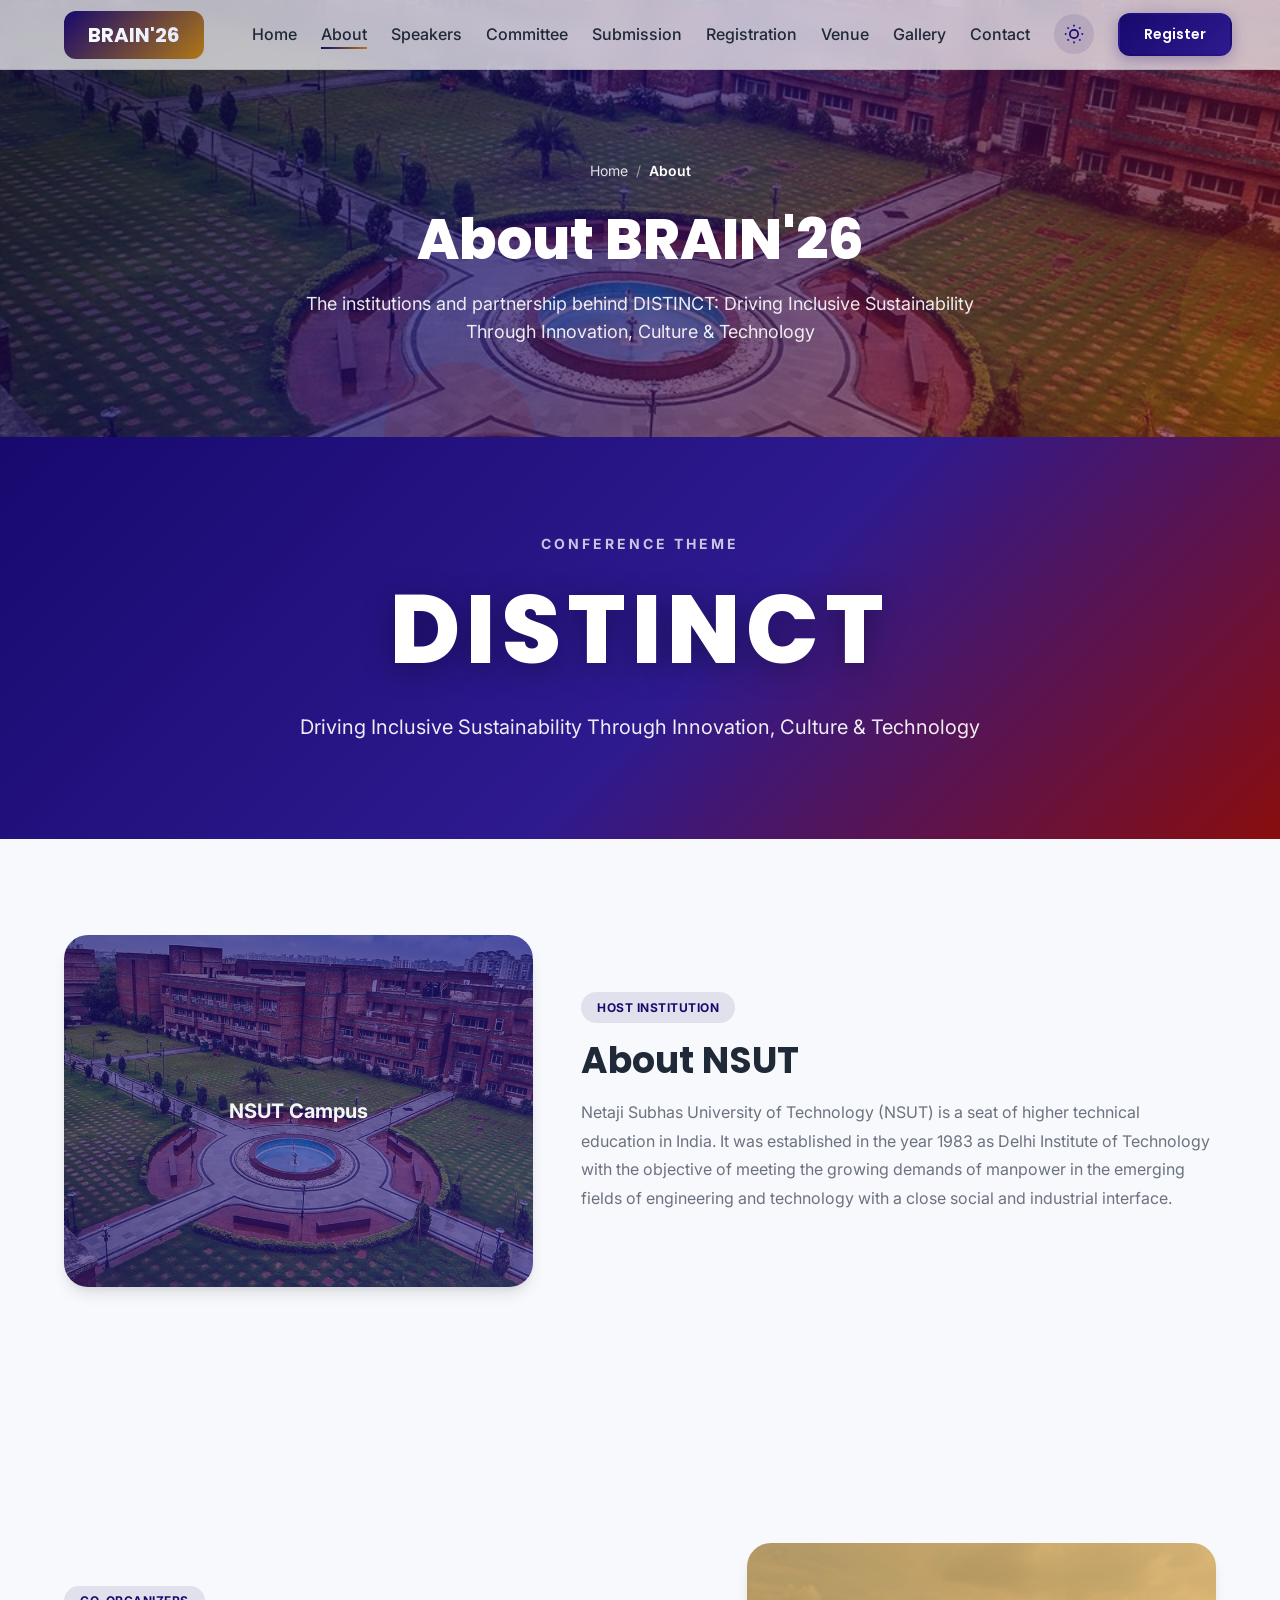
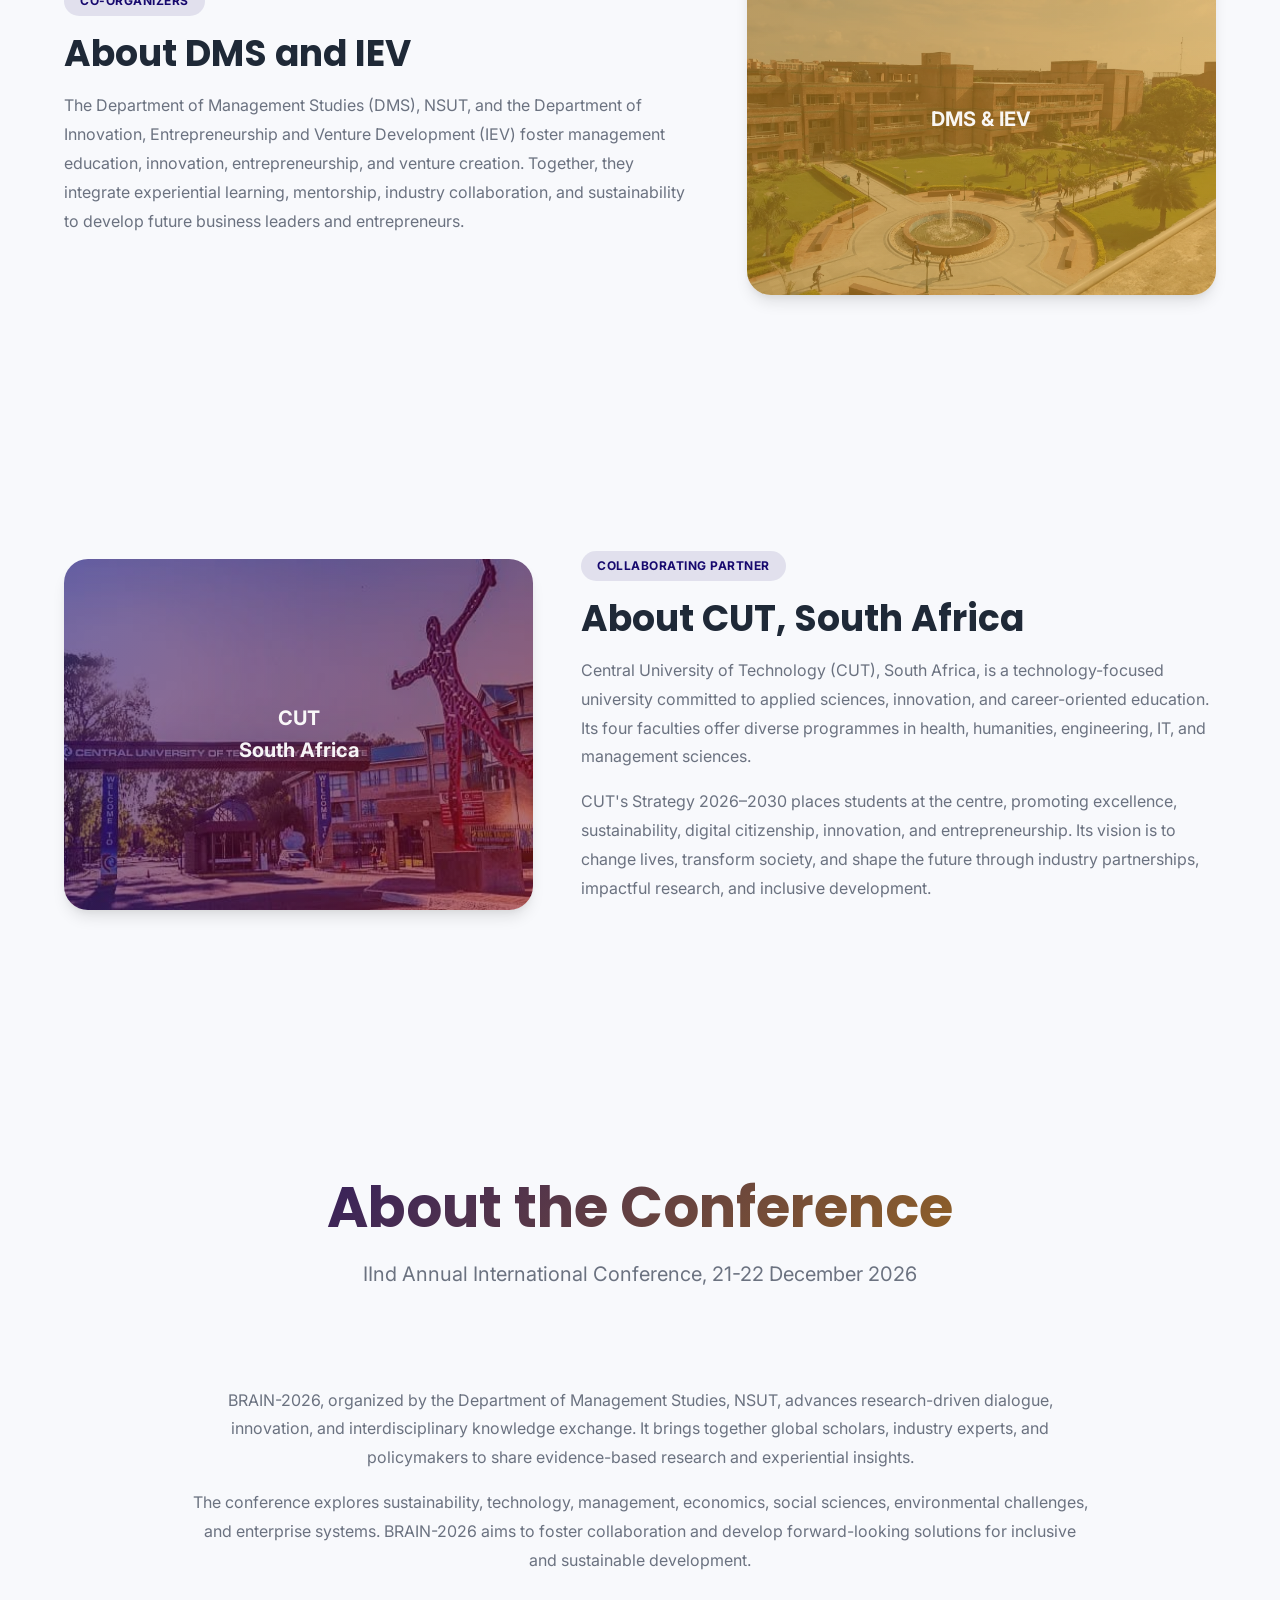
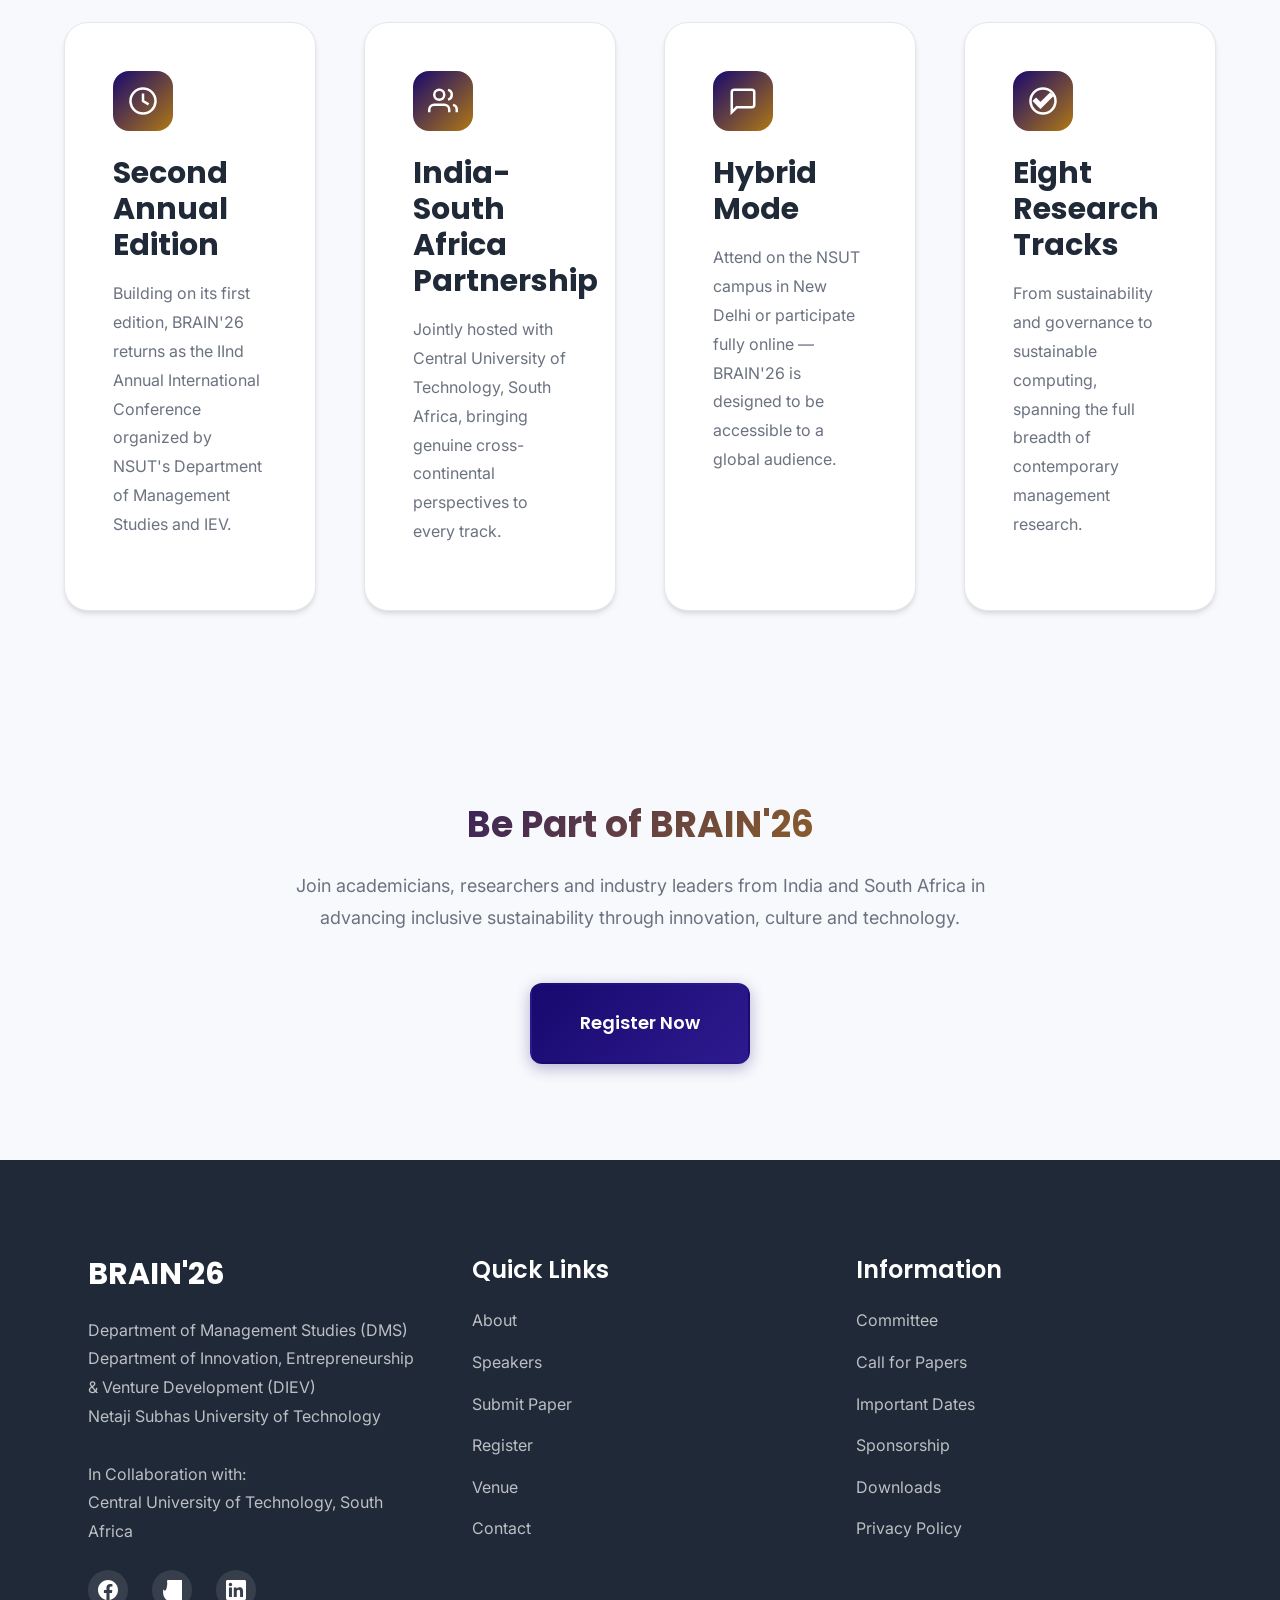
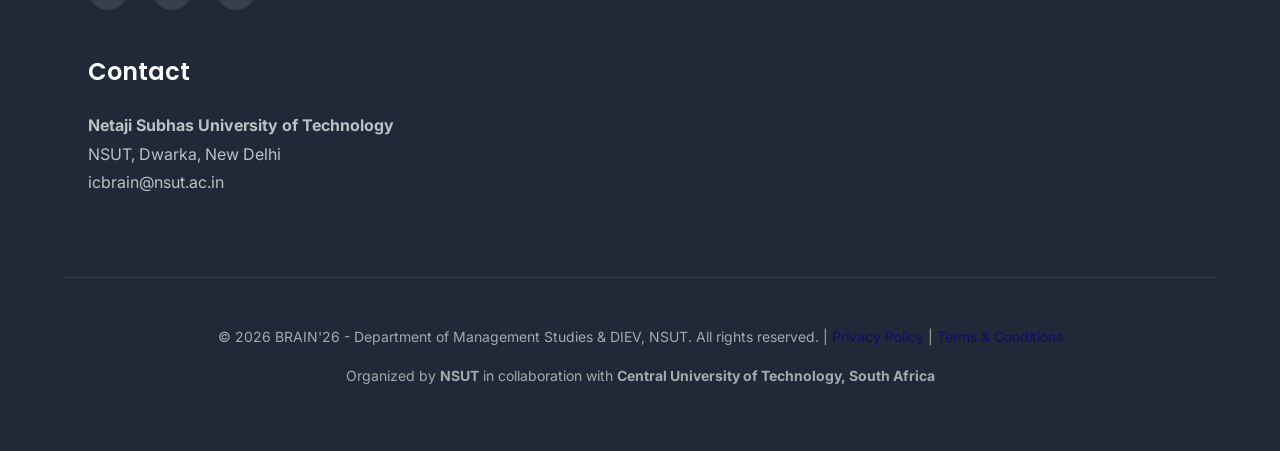
==== commit 30b19b36: "Update about.html uploading cut img w color" ====
--- a/about.html
+++ b/about.html
@@ -145,7 +145,7 @@
             <div class="institution-block reverse">
                 <div class="institution-visual" role="img" aria-label="DMS & IEV campus" style="background: linear-gradient(135deg, rgba(176,120,21,0.6), rgba(212,148,31,0.6)), url('ABTdmsiev.jpeg') center/cover no-repeat;">DMS &amp; IEV</div>
                 <div class="institution-text">
-                    <span class="tag">Co-Organizers</span>
+                    <span class="tag"> Co-Organizers </span>
                     <h2>About DMS and IEV</h2>
                     <p>The Department of Management Studies (DMS), NSUT, and the Department of Innovation, Entrepreneurship and Venture Development (IEV) foster management education, innovation, entrepreneurship, and venture creation. Together, they integrate experiential learning, mentorship, industry collaboration, and sustainability to develop future business leaders and entrepreneurs.</p>
                 </div>
@@ -156,8 +156,7 @@
     <section class="tracks-section">
         <div class="container">
             <div class="institution-block">
-                <div class="institution-visual" style="background: linear-gradient(135deg, #17096E, #890D0D);">CUT<br>South Africa</div>
-                <div class="institution-text">
+<div class="institution-visual" role="img" aria-label="CUT South Africa campus" style="background: linear-gradient(135deg, rgba(23,9,110,0.6), rgba(137,13,13,0.6)), url('ABTcut.jpeg') center/cover no-repeat;">CUT<br>South Africa</div>                <div class="institution-text">
                     <span class="tag">Collaborating Partner</span>
                     <h2>About CUT, South Africa</h2>
                     <p>Central University of Technology (CUT), South Africa, is a technology-focused university committed to applied sciences, innovation, and career-oriented education. Its four faculties offer diverse programmes in health, humanities, engineering, IT, and management sciences.</p>
